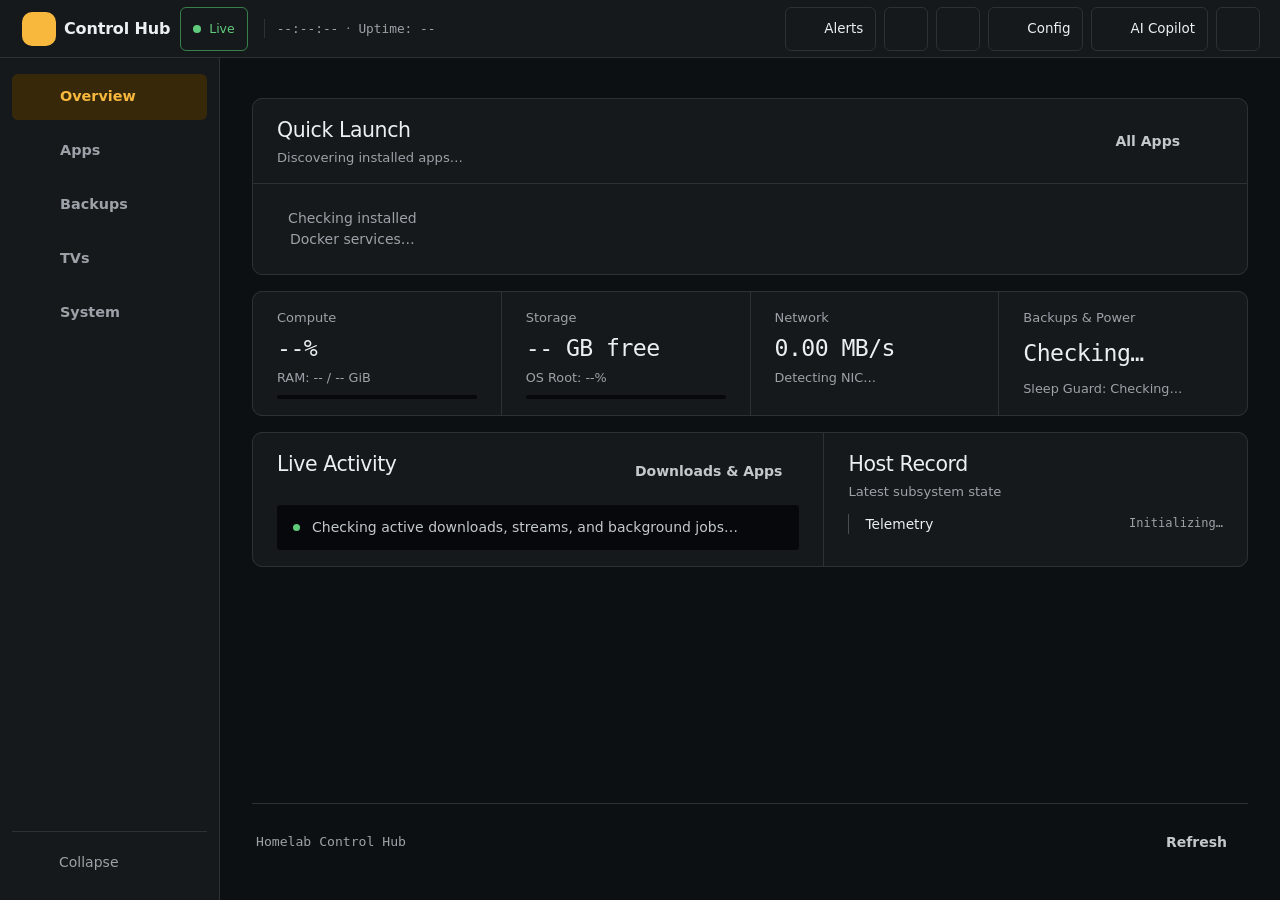
==== static/index.html @ 4d33ae04 "feat(control-hub): Phase 3D settings centre (diff preview, undo, manifest, bundle) (#74) * feat(cont" ====
<!DOCTYPE html>
<html lang="en" data-theme="dark">
<head>
  <meta charset="UTF-8" />
  <meta name="viewport" content="width=device-width, initial-scale=1.0" />
  <title>Control Hub &middot; Home Server Command Center</title>
  <meta name="description" content="Home server command center for app launcher, hardware telemetry, backups, TV fleet updates, Sleep Guard, and host configuration." />
  <script>
    (function () {
      try {
        var pref = localStorage.getItem("hub_theme") || "dark";
        var resolved = pref === "system"
          ? (window.matchMedia && window.matchMedia("(prefers-color-scheme: light)").matches ? "light" : "dark")
          : (pref === "light" ? "light" : "dark");
        document.documentElement.dataset.theme = resolved;
        document.documentElement.dataset.themePref = pref;
        var sbPref = localStorage.getItem("hub_sidebar_collapsed");
        var sbCollapsed = sbPref === "true" || (sbPref === null && window.innerWidth >= 600 && window.innerWidth < 1024);
        document.documentElement.dataset.sidebarCollapsed = sbCollapsed ? "true" : "false";
      } catch (_) {
        document.documentElement.dataset.theme = "dark";
        document.documentElement.dataset.themePref = "dark";
        document.documentElement.dataset.sidebarCollapsed = "false";
      }
    })();
  </script>
  <link rel="stylesheet" href="css/style.css?v=37" />
</head>
<body>
  <a href="#main-content" class="skip-link">Skip to main content</a>

  <div id="sr-status-live" class="sr-only" aria-live="polite" aria-atomic="true"></div>
  <div id="toast-container" class="toast-container" aria-live="polite"></div>

  <div id="pull-refresh-indicator" class="pull-refresh-indicator" role="status" aria-live="polite" hidden>
    <span id="pull-refresh-text">Pull down to refresh</span>
  </div>

  <!-- Slim Top Bar -->
  <header class="hub-header" id="hub-header">
    <div class="header-left">
      <a href="#/overview" class="header-brand" aria-label="Control Hub overview">
        <div class="brand-emblem" aria-hidden="true">
          <svg class="ui-icon"><use href="/img/icons/ui-sprite.svg#icon-server"></use></svg>
        </div>
        <div class="brand-titles">
          <h1>Control Hub</h1>
          <span class="host-pill font-mono" id="hub-hostname" hidden></span>
        </div>
      </a>

      <button type="button" id="connection-pill" class="conn-pill is-live" aria-label="Connection status: Live. Click to refresh.">
        <span class="conn-dot" aria-hidden="true"></span>
        <span id="connection-pill-text">Live</span>
      </button>

      <div class="header-meta-desktop" aria-label="Server clock and uptime">
        <span id="live-clock" class="meta-mono font-mono">--:--:--</span>
        <span class="meta-sep" aria-hidden="true">&middot;</span>
        <span id="system-uptime" class="meta-mono font-mono">Uptime: --</span>
      </div>
    </div>

    <div class="header-right">
      <button type="button" id="btn-open-alerts" class="header-btn header-alerts-btn" aria-label="Alerts">
        <svg class="ui-icon" aria-hidden="true"><use href="/img/icons/ui-sprite.svg#icon-bell"></use></svg>
        <span class="header-btn-label">Alerts</span>
        <span class="alerts-count" id="alerts-count" hidden></span>
      </button>

      <button type="button" id="btn-theme-toggle" class="header-btn header-icon-only" aria-label="Switch theme (currently dark)" title="Switch theme (Dark / Light / System)">
        <svg class="ui-icon" id="theme-toggle-icon" aria-hidden="true"><use href="/img/icons/ui-sprite.svg#icon-moon"></use></svg>
      </button>

      <button type="button" id="btn-refresh-now" class="header-btn header-icon-only" aria-label="Refresh dashboard telemetry" title="Refresh telemetry">
        <svg class="ui-icon" aria-hidden="true"><use href="/img/icons/ui-sprite.svg#icon-refresh"></use></svg>
      </button>

      <button type="button" id="btn-open-config-center" class="header-btn header-desktop-only" aria-label="Open server configuration settings">
        <svg class="ui-icon" aria-hidden="true"><use href="/img/icons/ui-sprite.svg#icon-settings"></use></svg>
        <span>Config</span>
      </button>

      <button type="button" id="btn-open-indexers" class="header-btn header-accent-btn header-desktop-only" style="display: none;" aria-label="Pick Prowlarr indexers">
        <svg class="ui-icon" aria-hidden="true"><use href="/img/icons/ui-sprite.svg#icon-search"></use></svg>
        <span>Indexers</span>
      </button>

      <button type="button" id="btn-open-ai-copilot" class="header-btn header-desktop-only" aria-label="Open AI Diagnostics prompt exporter">
        <svg class="ui-icon" aria-hidden="true"><use href="/img/icons/ui-sprite.svg#icon-sparkles"></use></svg>
        <span>AI Copilot</span>
      </button>

      <div class="header-menu-wrap">
        <button type="button" id="btn-header-menu" class="header-btn header-icon-only" aria-expanded="false" aria-controls="header-actions-menu" aria-label="More tools and settings" title="More tools">
          <svg class="ui-icon" aria-hidden="true"><use href="/img/icons/ui-sprite.svg#icon-menu"></use></svg>
        </button>

        <div id="header-actions-menu" class="header-dropdown" aria-label="Control Hub tools menu">
          <div class="dropdown-meta-mobile">
            <span class="font-mono" id="live-clock-mobile">--:--:--</span>
            <span class="font-mono text-muted" id="system-uptime-mobile">Uptime: --</span>
          </div>

          <div class="dropdown-section-label">Appearance</div>
          <div class="theme-segmented" role="group" aria-label="Theme preference">
            <button type="button" class="theme-opt-btn" data-theme-choice="dark" aria-pressed="true">Dark</button>
            <button type="button" class="theme-opt-btn" data-theme-choice="light" aria-pressed="false">Light</button>
            <button type="button" class="theme-opt-btn" data-theme-choice="system" aria-pressed="false">Auto</button>
          </div>

          <div class="dropdown-section-label">Tools</div>
          <button type="button" class="dropdown-item" data-proxy-click="btn-open-config-center">
            <svg class="ui-icon" aria-hidden="true"><use href="/img/icons/ui-sprite.svg#icon-settings"></use></svg>
            <span>Server Config &amp; Netplan</span>
          </button>
          <button type="button" class="dropdown-item" id="menu-item-indexers" data-proxy-click="btn-open-indexers" style="display: none;">
            <svg class="ui-icon" aria-hidden="true"><use href="/img/icons/ui-sprite.svg#icon-search"></use></svg>
            <span>Prowlarr Indexers</span>
          </button>
          <button type="button" class="dropdown-item" data-proxy-click="btn-open-ai-copilot">
            <svg class="ui-icon" aria-hidden="true"><use href="/img/icons/ui-sprite.svg#icon-sparkles"></use></svg>
            <span>AI Copilot Diagnostics</span>
          </button>
          <button type="button" id="btn-open-account" class="dropdown-item" data-open-account="true">
            <svg class="ui-icon" aria-hidden="true"><use href="/img/icons/ui-sprite.svg#icon-user"></use></svg>
            <span>Account &amp; Password</span>
          </button>
          <button type="button" id="btn-kiosk-toggle" class="dropdown-item">
            <svg class="ui-icon" aria-hidden="true"><use href="/img/icons/ui-sprite.svg#icon-maximize"></use></svg>
            <span>Toggle Fullscreen</span>
          </button>
        </div>
      </div>
    </div>
  </header>

  <div class="hub-shell">
    <!-- 5 Focused Workspace Views: Bottom Bar (<=599px) / Collapsible Icon Rail (>=600px) -->
    <nav id="hub-nav" class="hub-nav" aria-label="Workspace navigation">
      <a href="#/overview" class="hub-nav-item is-active" id="nav-item-overview" data-view-link="overview" title="Overview" aria-label="Overview" aria-current="page">
        <svg class="ui-icon nav-svg" aria-hidden="true"><use href="/img/icons/ui-sprite.svg#icon-overview"></use></svg>
        <span class="nav-label">Overview</span>
      </a>
      <a href="#/apps" class="hub-nav-item" id="nav-item-apps" data-view-link="apps" title="Apps" aria-label="Apps">
        <svg class="ui-icon nav-svg" aria-hidden="true"><use href="/img/icons/ui-sprite.svg#icon-apps"></use></svg>
        <span class="nav-label">Apps</span>
      </a>
      <a href="#/backups" class="hub-nav-item" id="nav-item-backups" data-view-link="backups" title="Backups" aria-label="Backups">
        <svg class="ui-icon nav-svg" aria-hidden="true"><use href="/img/icons/ui-sprite.svg#icon-cloud"></use></svg>
        <span class="nav-label">Backups</span>
      </a>
      <a href="#/tvs" class="hub-nav-item" id="nav-item-tvs" data-view-link="tvs" title="TVs" aria-label="TVs">
        <svg class="ui-icon nav-svg" aria-hidden="true"><use href="/img/icons/ui-sprite.svg#icon-tv"></use></svg>
        <span class="nav-label">TVs</span>
      </a>
      <a href="#/system" class="hub-nav-item" id="nav-item-system" data-view-link="system" title="System" aria-label="System">
        <svg class="ui-icon nav-svg" aria-hidden="true"><use href="/img/icons/ui-sprite.svg#icon-cpu"></use></svg>
        <span class="nav-label">System</span>
      </a>

      <div class="hub-nav-footer">
        <button type="button" id="btn-sidebar-toggle" class="sidebar-toggle-btn" aria-controls="hub-nav" aria-expanded="true" aria-label="Collapse sidebar" title="Collapse sidebar">
          <svg class="ui-icon sidebar-toggle-icon" id="sidebar-toggle-icon" aria-hidden="true"><use href="/img/icons/ui-sprite.svg#icon-arrow-left"></use></svg>
          <span class="sidebar-toggle-label">Collapse</span>
        </button>
      </div>
    </nav>

    <main id="main-content" class="dashboard-main" tabindex="-1">
      <!-- Global Conditional Attention Strip (hidden when everything is healthy) -->
      <section id="attention-strip" class="attention-strip" aria-label="Server attention notices">
        <!-- Netplan Pending 120s Confirmation Banner -->
        <div id="netplan-pending-banner" class="notice-banner notice-warning" role="alert" hidden>
          <div class="notice-icon" aria-hidden="true">
            <svg class="ui-icon"><use href="/img/icons/ui-sprite.svg#icon-alert"></use></svg>
          </div>
          <div class="notice-body">
            <strong>Confirm new static IP (<span id="netplan-banner-ip" class="font-mono">--</span>)</strong>
            <span id="netplan-banner-msg">Reverts automatically in <strong id="netplan-banner-countdown" class="font-mono">120s</strong> unless confirmed.</span>
          </div>
          <div class="notice-actions">
            <button type="button" id="btn-netplan-banner-confirm" class="btn-primary">Confirm &amp; Keep IP</button>
          </div>
        </div>

        <!-- Firing Alerts Banner -->
        <div id="alerts-firing-banner" class="notice-banner notice-danger" role="alert" hidden>
          <div class="notice-icon" aria-hidden="true">
            <svg class="ui-icon"><use href="/img/icons/ui-sprite.svg#icon-bell"></use></svg>
          </div>
          <div class="notice-body">
            <strong id="alerts-banner-title">Active alerts need attention</strong>
            <span id="alerts-banner-detail"></span>
          </div>
          <div class="notice-actions">
            <button type="button" id="btn-alerts-banner-open" class="btn-secondary">Inspect Alerts</button>
          </div>
        </div>

        <!-- Critical Storage Pool Banner -->
        <div id="hdd-alert-banner" class="notice-banner notice-danger" role="alert" style="display: none;">
          <div class="notice-icon" aria-hidden="true">
            <svg class="ui-icon"><use href="/img/icons/ui-sprite.svg#icon-hard-drive"></use></svg>
          </div>
          <div class="notice-body">
            <strong>Storage Pool Critical Capacity:</strong>
            <span>Media Storage is <strong id="hdd-alert-pct" class="font-mono">95%</strong> full (<span id="hdd-alert-free" class="font-mono">--</span> free). Free space to protect downloads and backups.</span>
          </div>
          <div class="notice-actions">
            <a href="#/system" class="btn-secondary">Inspect Storage</a>
          </div>
        </div>

        <!-- One-time Prowlarr Indexer Setup Prompt -->
        <div id="indexer-banner" class="notice-banner notice-info" role="region" aria-label="Prowlarr indexer setup notice" style="display: none;">
          <div class="notice-icon" aria-hidden="true">
            <svg class="ui-icon"><use href="/img/icons/ui-sprite.svg#icon-search"></use></svg>
          </div>
          <div class="notice-body">
            <strong>Prowlarr has no indexers configured yet.</strong>
            <span>Choose from Prowlarr&rsquo;s built-in definitions to enable automated media search.</span>
          </div>
          <div class="notice-actions">
            <button type="button" id="btn-indexer-banner-open" class="btn-primary">Pick indexers</button>
            <button type="button" id="btn-indexer-banner-skip" class="btn-ghost">Skip for now</button>
          </div>
        </div>
      </section>

      <!-- =================================================================== -->
      <!-- VIEW 1: OVERVIEW (Console Dispatch Bench: Apps, Vitals, Activity)   -->
      <!-- =================================================================== -->
      <div class="hub-view is-active" id="view-overview" data-view="overview">
        <!-- Quick-Launch Installed Apps (Flush Hairline Matrix) -->
        <section class="panels console-sheet" id="overview-apps-card" aria-labelledby="overview-apps-heading">
          <div class="panel panel-head-strip">
            <div class="panel-title-group">
              <h2 id="overview-apps-heading">Quick Launch</h2>
              <span class="panel-subtitle" id="overview-apps-subtitle">Discovering installed apps&hellip;</span>
            </div>
            <div class="panel-actions">
              <a href="#/apps" class="btn-ghost">
                <span>All Apps</span>
                <svg class="ui-icon" aria-hidden="true"><use href="/img/icons/ui-sprite.svg#icon-chevron-right"></use></svg>
              </a>
            </div>
          </div>
          <div class="quick-apps-grid" id="overview-apps-grid">
            <div class="empty-state">Checking installed Docker services&hellip;</div>
          </div>
        </section>

        <!-- 4-Cell Single-Surface Console Instrument Bench -->
        <section class="kpi-grid panels" aria-label="At-a-glance server metrics">
          <a href="#/system" class="kpi-card" id="kpi-compute">
            <div class="kpi-head">
              <span class="kpi-label">Compute</span>
              <svg class="ui-icon kpi-icon" aria-hidden="true"><use href="/img/icons/ui-sprite.svg#icon-cpu"></use></svg>
            </div>
            <div class="kpi-primary reading font-mono" id="kpi-cpu-val">--%</div>
            <div class="kpi-secondary" id="kpi-ram-sub">RAM: -- / -- GiB</div>
            <div class="kpi-bar"><div class="kpi-bar-fill fill-accent" id="kpi-cpu-bar" style="width: 0%;"></div></div>
          </a>

          <a href="#/system" class="kpi-card" id="kpi-storage">
            <div class="kpi-head">
              <span class="kpi-label">Storage</span>
              <svg class="ui-icon kpi-icon" aria-hidden="true"><use href="/img/icons/ui-sprite.svg#icon-hard-drive"></use></svg>
            </div>
            <div class="kpi-primary reading font-mono" id="kpi-storage-val">-- GB free</div>
            <div class="kpi-secondary" id="kpi-storage-sub">OS Root: --%</div>
            <div class="kpi-bar"><div class="kpi-bar-fill fill-success" id="kpi-storage-bar" style="width: 0%;"></div></div>
          </a>

          <a href="#/system" class="kpi-card" id="kpi-network">
            <div class="kpi-head">
              <span class="kpi-label">Network</span>
              <svg class="ui-icon kpi-icon" aria-hidden="true"><use href="/img/icons/ui-sprite.svg#icon-activity"></use></svg>
            </div>
            <div class="kpi-primary reading font-mono" id="kpi-net-val">0.00 MB/s</div>
            <div class="kpi-secondary" id="kpi-net-sub">Detecting NIC&hellip;</div>
          </a>

          <a href="#/backups" class="kpi-card" id="kpi-backup-power">
            <div class="kpi-head">
              <span class="kpi-label" id="kpi-bp-label">Backups &amp; Power</span>
              <svg class="ui-icon kpi-icon" aria-hidden="true"><use href="/img/icons/ui-sprite.svg#icon-shield"></use></svg>
            </div>
            <div class="kpi-primary" id="kpi-bp-val">Checking&hellip;</div>
            <div class="kpi-secondary" id="kpi-bp-sub">Sleep Guard: Checking&hellip;</div>
          </a>
        </section>

        <!-- Bottom Split Sheet: Live Activity Ledger + Recent Audit Trail -->
        <div class="panels overview-split-bench">
          <section class="panel" id="overview-activity-card" aria-labelledby="overview-activity-heading">
            <div class="panel-header">
              <div class="panel-title-group">
                <h2 id="overview-activity-heading">Live Activity</h2>
              </div>
              <div class="panel-actions">
                <a href="#/apps" class="btn-ghost" id="overview-activity-link">Downloads &amp; Apps</a>
              </div>
            </div>
            <div id="overview-activity-body" class="activity-strip-body">
              <div class="activity-quiet">
                <span class="status-dot is-ok" aria-hidden="true"></span>
                <span>Checking active downloads, streams, and background jobs&hellip;</span>
              </div>
            </div>
          </section>

          <section class="panel" id="overview-audit-card" aria-labelledby="overview-audit-heading">
            <div class="panel-header">
              <div class="panel-title-group">
                <h2 id="overview-audit-heading">Host Record</h2>
                <span class="panel-subtitle">Latest subsystem state</span>
              </div>
            </div>
            <ol id="overview-audit-trail" class="trail audit-trail-list">
              <li class="audit-trail-item">
                <span class="audit-trail-label">Telemetry</span>
                <span class="audit-trail-meta font-mono">Initializing&hellip;</span>
              </li>
            </ol>
          </section>
        </div>
      </div>

      <!-- =================================================================== -->
      <!-- VIEW 2: APPS & MEDIA (Ruled Service Ledger + Active Downloads)      -->
      <!-- =================================================================== -->
      <div class="hub-view" id="view-apps" data-view="apps" hidden>
        <section class="panels console-sheet" id="services-matrix">
          <div class="panel panel-head-strip panel-header-wrap">
            <div class="panel-title-group">
              <h2>Installed Services</h2>
              <span class="panel-subtitle card-summary">Discovering installed containers&hellip;</span>
            </div>
            <div class="panel-actions">
              <a id="open-dozzle-full-btn" href="#/apps" target="_blank" rel="noopener" class="btn-secondary" style="display: none;">
                <svg class="ui-icon" aria-hidden="true"><use href="/img/icons/ui-sprite.svg#icon-terminal"></use></svg>
                <span>Open Dozzle</span>
              </a>
            </div>
          </div>

          <div class="panel panel-toolbar-strip services-toolbar">
            <div class="service-filter-group" id="service-filter-group" role="group" aria-label="Filter services by category">
              <button type="button" class="pill-btn active" data-filter="all" aria-pressed="true">All (0)</button>
              <button type="button" class="pill-btn" data-filter="media" aria-pressed="false">Media (0)</button>
              <button type="button" class="pill-btn" data-filter="ingest" aria-pressed="false">Ingest (0)</button>
              <button type="button" class="pill-btn" data-filter="system" aria-pressed="false">System (0)</button>
              <button type="button" class="pill-btn" data-filter="other" id="btn-filter-other" aria-pressed="false" hidden>Other (0)</button>
            </div>

            <div class="services-toolbar-right">
              <div class="search-input-wrap">
                <svg class="ui-icon search-icon" aria-hidden="true"><use href="/img/icons/ui-sprite.svg#icon-search"></use></svg>
                <label for="service-search-input" class="sr-only">Filter services by name</label>
                <input type="search" id="service-search-input" class="form-input search-input" placeholder="Filter services&hellip;" autocomplete="off" />
              </div>
              <label class="toggle-chip" id="include-other-wrap" hidden>
                <input type="checkbox" id="chk-include-other" />
                <span id="include-other-label">Show other containers</span>
              </label>
            </div>
          </div>

          <div class="services-grid services-ledger-host" id="services-grid">
            <div class="empty-state">Probing installed Docker services&hellip;</div>
          </div>
        </section>

        <section class="panels console-sheet" id="torrent-downloads-panel">
          <div class="panel panel-head-strip panel-header-wrap">
            <div class="panel-title-group">
              <h2>Current Downloads</h2>
              <span class="panel-subtitle card-summary">Checking qBittorrent queue&hellip;</span>
            </div>
            <div class="panel-actions">
              <div class="speed-chip font-mono" id="torrent-collective-speed">
                <span>&darr; <strong id="torrent-total-dl">0.00</strong></span>
                <span>&uarr; <strong id="torrent-total-up">0.00</strong> MB/s</span>
              </div>
              <button type="button" id="btn-torrent-alt-speed" class="btn-secondary" aria-pressed="false">Alt Speed</button>
              <button type="button" id="btn-torrent-limits" class="btn-secondary">Speed Limits</button>
              <button type="button" id="btn-pause-torrents" class="btn-secondary">
                <span id="torrent-btn-label">Pause All</span>
              </button>
            </div>
          </div>

          <div id="torrent-status-banner" class="inline-callout is-warning" hidden></div>

          <div id="torrent-downloads-list" class="ops-list-container">
            <div class="empty-state">Checking qBittorrent download queue&hellip;</div>
          </div>
        </section>

        <!-- Media Pipeline Operations: Indexers, Requests, Calendar & Library (Phase 3A) -->
        <section class="panels console-sheet" id="media-hub-panel">
          <div class="panel panel-head-strip panel-header-wrap">
            <div class="panel-title-group">
              <h2>Media Pipeline &amp; Indexer Health</h2>
              <span class="panel-subtitle card-summary" id="media-hub-summary">Checking Prowlarr indexers and media pipeline&hellip;</span>
            </div>
            <div class="panel-actions">
              <button type="button" id="btn-media-test-indexers" class="btn-secondary">Test Indexers</button>
              <button type="button" id="btn-media-scan-jellyfin" class="btn-secondary">Scan Jellyfin Library</button>
            </div>
          </div>

          <div class="panel panel-toolbar-strip">
            <div class="tv-brand-tabs" role="tablist" aria-label="Media pipeline views">
              <button type="button" role="tab" class="btn-secondary tv-brand-tab media-hub-tab" data-tab="indexers" aria-selected="true">Indexer Health</button>
              <button type="button" role="tab" class="btn-secondary tv-brand-tab media-hub-tab" data-tab="requests" aria-selected="false">Requests</button>
              <button type="button" role="tab" class="btn-secondary tv-brand-tab media-hub-tab" data-tab="calendar" aria-selected="false">Coming Up (7d)</button>
              <button type="button" role="tab" class="btn-secondary tv-brand-tab media-hub-tab" data-tab="library" aria-selected="false">Library &amp; Wanted</button>
            </div>
          </div>

          <div id="media-hub-body" class="services-ledger-host">
            <div class="empty-state">Checking media pipeline status&hellip;</div>
          </div>
        </section>

        <!-- Available Updates (Phase 2C) -->
        <section class="panels console-sheet" id="updates-panel">
          <div class="panel panel-head-strip panel-header-wrap">
            <div class="panel-title-group">
              <h2>Available Updates</h2>
              <span class="panel-subtitle card-summary" id="updates-subtitle">Comparing pinned tags against upstream releases&hellip;</span>
            </div>
            <div class="panel-actions">
              <span class="badge" id="updates-summary-badge">Checking</span>
              <button type="button" id="btn-updates-auto-patch" class="btn-secondary" aria-pressed="false" hidden>Auto-Patch: Off</button>
              <button type="button" id="btn-self-update" class="btn-secondary" hidden>Self-Update Blueprint</button>
              <button type="button" id="btn-update-all-safe" class="btn-primary" hidden>Update All Safe</button>
              <button type="button" id="btn-check-updates" class="btn-secondary">
                <span class="btn-spinner" id="updates-check-spinner" style="display: none;" aria-hidden="true"></span>
                <span id="updates-check-label">Check Releases</span>
              </button>
            </div>
          </div>

          <div id="updates-job-banner" class="inline-callout is-info" hidden></div>
          <div id="updates-major-callout" class="inline-callout is-warning" hidden></div>

          <div id="updates-table-wrap" class="services-ledger-host">
            <div class="empty-state">Loading tracked container releases&hellip;</div>
          </div>
        </section>
      </div>

      <!-- =================================================================== -->
      <!-- VIEW 3: BACKUPS & PHOTOS (Console Verification Bench & Audit Trail) -->
      <!-- =================================================================== -->
      <div class="hub-view" id="view-backups" data-view="backups" hidden>
        <div class="view-grid-backups">
          <!-- Panel 1: Photo Cloud Backup Health & 7-Run Audit Trail -->
          <section class="panels console-sheet" id="backup-section">
            <div class="panel panel-head-strip panel-header-wrap">
              <div class="panel-title-group">
                <h2>Photo Cloud Backup</h2>
                <span class="panel-subtitle card-summary">Checking cloud backup state&hellip;</span>
              </div>
              <div class="panel-actions">
                <span class="badge badge-neutral" id="backup-status-badge">Unknown</span>
                <button type="button" id="btn-view-backup-log" class="btn-secondary">Log</button>
                <button type="button" id="btn-sync-card" class="btn-primary">
                  <span class="btn-spinner" id="card-sync-spinner" style="display: none;" aria-hidden="true"></span>
                  <svg class="ui-icon" id="card-sync-icon" aria-hidden="true"><use href="/img/icons/ui-sprite.svg#icon-cloud"></use></svg>
                  <span id="card-sync-label">Run backup now</span>
                </button>
              </div>
            </div>

            <div class="panel backup-health-panel">
              <div class="well backup-health" id="backup-health" data-state="unknown">
                <p class="backup-health-title" id="backup-health-title">Checking the last backup&hellip;</p>
                <p class="backup-health-detail" id="backup-health-detail"></p>
              </div>
            </div>

            <div class="panels backup-meta-bench">
              <div class="panel backup-meta-cell">
                <span class="lib-stat-label">Last Verified</span>
                <strong id="backup-last-time" class="font-mono backup-meta-val">No run yet</strong>
              </div>
              <div class="panel backup-meta-cell">
                <span class="lib-stat-label">Next Schedule</span>
                <strong id="backup-next-run" class="font-mono backup-meta-val">Not scheduled</strong>
              </div>
              <div class="panel backup-meta-cell">
                <span class="lib-stat-label">PG Dump</span>
                <strong id="backup-db-size" class="font-mono backup-meta-val">No dump yet</strong>
              </div>
              <div class="panel backup-meta-cell">
                <span class="lib-stat-label">Off-Site Remote</span>
                <div class="backup-remote-row">
                  <strong id="backup-remote-mirror" class="font-mono backup-meta-val">Not configured</strong>
                  <button type="button" class="btn-secondary btn-compact" id="btn-change-remote" hidden>Change</button>
                </div>
              </div>
            </div>

            <div class="panel pipeline-stepper-panel" id="sync-stepper" aria-label="Backup pipeline progress" hidden>
              <div class="pipeline-stepper">
                <div class="step-item" id="step-face"><div class="step-circle">1</div><span class="step-label">Face XMP</span></div>
                <div class="step-connector" id="step-conn-1"></div>
                <div class="step-item" id="step-dump"><div class="step-circle">2</div><span class="step-label">PG Dump</span></div>
                <div class="step-connector" id="step-conn-2"></div>
                <div class="step-item" id="step-rclone"><div class="step-circle">3</div><span class="step-label">Cloud Sync</span></div>
                <div class="step-connector" id="step-conn-3"></div>
                <div class="step-item" id="step-verify"><div class="step-circle">4</div><span class="step-label">Verified</span></div>
              </div>
            </div>

            <p class="panel status-note-text" id="backup-status-msg" hidden>Checking backup script state&hellip;</p>
            <ul class="panel backup-preflight" id="backup-preflight" aria-label="Pre-flight checks of the last run" hidden></ul>

            <div class="panel backup-history-panel">
              <details class="backup-history-wrap" id="backup-history-wrap">
                <summary class="backup-history-summary">Audit trail &amp; recent runs <span class="text-muted" id="backup-history-count"></span></summary>
                <ol class="trail backup-history" id="backup-history" aria-label="Recent backup runs, newest first"></ol>
                <p class="well status-note-text" id="backup-retention"></p>
              </details>
            </div>
          </section>

          <div class="backups-side-stack">
            <!-- Panel 2: Photo Library Quota & Restore Verification -->
            <section class="panels console-sheet" id="backup-library-panel">
              <div class="panel panel-head-strip panel-header-wrap">
                <div class="panel-title-group">
                  <h2>Photo Library &amp; Verification</h2>
                  <span class="panel-subtitle">Local store, off-site quota &amp; restore check</span>
                </div>
                <div class="panel-actions">
                  <button type="button" class="btn-secondary" id="btn-open-library-details">Quota Details</button>
                </div>
              </div>

              <div class="library-stats-grid panels">
                <div class="panel lib-stat-cell">
                  <span class="lib-stat-label">Photo Store</span>
                  <span class="lib-stat-value font-mono" id="lib-val-disk">Measuring&hellip;</span>
                  <span class="lib-stat-sub font-mono" id="lib-sub-disk"></span>
                </div>
                <div class="panel lib-stat-cell">
                  <span class="lib-stat-label">Cloud Mirror</span>
                  <span class="lib-stat-value font-mono" id="lib-val-gdrive">Unknown</span>
                  <span class="lib-stat-sub font-mono" id="lib-sub-gdrive"></span>
                </div>
                <div class="panel lib-stat-cell">
                  <span class="lib-stat-label">Assets</span>
                  <span class="lib-stat-value font-mono" id="lib-val-assets">Unknown</span>
                  <span class="lib-stat-sub font-mono" id="lib-sub-assets"></span>
                </div>
                <div class="panel lib-stat-cell">
                  <span class="lib-stat-label">Face Tags</span>
                  <span class="lib-stat-value font-mono" id="lib-val-faces">Unknown</span>
                  <span class="lib-stat-sub font-mono" id="lib-sub-faces"></span>
                </div>
              </div>

              <p class="inline-callout is-warning" id="lib-partial-warning" hidden></p>

              <div class="panel restore-test" id="restore-test" hidden>
                <div class="restore-test-body">
                  <strong>Monthly Restore Verification</strong>
                  <p class="restore-test-line" id="restore-test-text">Not run yet</p>
                </div>
                <button type="button" class="btn-secondary" id="btn-restore-test-run">Run restore test</button>
              </div>
            </section>

            <!-- Panel 3: Media App Settings Backup -->
            <section class="panels console-sheet" id="media-backup" hidden>
              <div class="panel panel-head-strip panel-header-wrap">
                <div class="panel-title-group">
                  <h2>Media App Settings Backup</h2>
                  <span class="panel-subtitle">Jellyfin, Seerr &amp; *arr database archive</span>
                </div>
                <div class="panel-actions">
                  <span class="badge badge-neutral" id="media-backup-badge">Not run yet</span>
                  <button type="button" class="btn-secondary" id="btn-media-backup-run" hidden>Back up now</button>
                </div>
              </div>
              <div class="panel media-backup-panel">
                <p class="media-backup-line font-mono" id="media-backup-line"></p>
                <p class="status-note-text" id="media-backup-msg" hidden></p>
              </div>
            </section>
          </div>
        </div>

        <!-- Panel 4: Photos Library, ML Schedule, Face Export & Folder Health -->
        <section class="panels console-sheet photos-health-panel" id="photos-health-panel" hidden>
          <div class="panel panel-head-strip panel-header-wrap">
            <div class="panel-title-group">
              <h2>Photo Library, ML &amp; Folder Health</h2>
              <span class="panel-subtitle card-summary" id="photos-health-subtitle">Checking photo service telemetry&hellip;</span>
            </div>
            <div class="panel-actions">
              <span class="badge badge-neutral" id="photos-offline-badge">Offline Check</span>
              <button type="button" class="btn-secondary" id="btn-photos-refresh">Refresh Photos</button>
            </div>
          </div>

          <div class="panels photos-subgrid">
            <!-- Subpanel A: Machine Learning Schedule & Job Queue -->
            <div class="panel photos-subpanel" id="photos-ml-box">
              <div class="photos-subpanel-head">
                <h3>Machine Learning &amp; Job Queue</h3>
                <div class="panel-actions">
                  <span class="badge badge-neutral" id="photos-ml-badge">Checking</span>
                  <button type="button" class="btn-secondary" id="btn-ml-toggle" disabled>Start ML</button>
                </div>
              </div>
              <p class="status-note-text" id="photos-ml-last-event">Checking ML runtime and schedule&hellip;</p>
              <form class="ml-schedule-form" id="ml-schedule-form">
                <label class="ml-time-field" for="ml-start-time">
                  <span>Start time</span>
                  <input type="time" id="ml-start-time" value="06:05" required />
                </label>
                <label class="ml-time-field" for="ml-stop-time">
                  <span>Stop time</span>
                  <input type="time" id="ml-stop-time" value="10:00" required />
                </label>
                <label class="ml-enable-label" for="ml-schedule-enabled">
                  <input type="checkbox" id="ml-schedule-enabled" checked />
                  <span>Scheduled</span>
                </label>
                <button type="submit" class="btn-secondary" id="btn-ml-save-schedule">Save Schedule</button>
              </form>
              <div class="table-wrap" id="photos-ml-queue-wrap">
                <table class="service-ledger">
                  <thead>
                    <tr>
                      <th>Queue</th>
                      <th class="num-col">Pending / Active</th>
                      <th class="num-col">Status</th>
                    </tr>
                  </thead>
                  <tbody id="photos-ml-queue-tbody">
                    <tr><td colspan="3" class="text-muted">Checking queues&hellip;</td></tr>
                  </tbody>
                </table>
              </div>
            </div>

            <!-- Subpanel B: Face-Tag Export & Per-User Storage -->
            <div class="panel photos-subpanel" id="photos-users-export-box">
              <div class="photos-subpanel-head">
                <h3>Face-Tag XMP Export &amp; Users</h3>
                <span class="badge badge-neutral" id="photos-xmp-badge">Checking</span>
              </div>
              <div class="kv-row"><span>Last Export Run:</span><strong class="font-mono" id="photos-xmp-last-run">Never</strong></div>
              <div class="kv-row"><span>Sidecars Exported:</span><strong class="font-mono" id="photos-xmp-written">Unknown</strong></div>
              <div class="kv-row"><span>Errors:</span><strong class="font-mono" id="photos-xmp-errors">None</strong></div>
              <p class="status-note-text" id="photos-xmp-summary"></p>

              <div class="table-wrap">
                <table class="service-ledger">
                  <thead>
                    <tr>
                      <th>User</th>
                      <th class="num-col">Assets</th>
                      <th class="num-col">Storage Used</th>
                    </tr>
                  </thead>
                  <tbody id="photos-users-tbody">
                    <tr><td colspan="3" class="text-muted">Loading user usage&hellip;</td></tr>
                  </tbody>
                </table>
              </div>
            </div>
          </div>

          <!-- Subpanel C: Upload Folder & External Libraries Health -->
          <div class="panel photos-subpanel" id="photos-folders-box">
            <div class="photos-subpanel-head">
              <h3>Upload Folder &amp; External Libraries Health</h3>
              <span class="text-muted font-mono" id="photos-offline-summary">Checking offline assets&hellip;</span>
            </div>
            <div class="table-wrap">
              <table class="service-ledger">
                <thead>
                  <tr>
                    <th>Location</th>
                    <th class="num-col">Free Space</th>
                    <th class="num-col">Readability &amp; Assets</th>
                  </tr>
                </thead>
                <tbody id="photos-folders-tbody">
                  <tr><td colspan="3" class="text-muted">Scanning configured photo folders&hellip;</td></tr>
                </tbody>
              </table>
            </div>
          </div>
        </section>
      </div>

      <!-- =================================================================== -->
      <!-- VIEW 4: TVS (Ruled Android TV ADB Fleet & Package Matrix)           -->
      <!-- =================================================================== -->
      <div class="hub-view" id="view-tvs" data-view="tvs" hidden>
        <section class="panels console-sheet" id="tv-updater-section">
          <div class="panel panel-head-strip panel-header-wrap">
            <div class="panel-title-group">
              <h2>Android TV Fleet</h2>
              <span class="panel-subtitle card-summary">Checking configured ADB devices&hellip;</span>
            </div>
            <div class="panel-actions">
              <span class="badge badge-neutral" id="tv-status-badge">Checking</span>
              <button type="button" id="btn-add-tv" class="btn-secondary">Add a TV</button>
              <button type="button" id="btn-view-tv-log" class="btn-secondary">Log</button>
              <button type="button" id="btn-open-tv-details" class="btn-secondary">App Matrix</button>
              <button type="button" id="btn-deploy-card" class="btn-primary">
                <span class="btn-spinner" id="tv-card-deploy-spinner" style="display: none;" aria-hidden="true"></span>
                <svg class="ui-icon" id="tv-card-deploy-icon" aria-hidden="true"><use href="/img/icons/ui-sprite.svg#icon-tv"></use></svg>
                <span id="tv-card-deploy-label">Deploy Now</span>
              </button>
            </div>
          </div>

          <div class="panel panel-toolbar-strip tv-toolbar-strip">
            <div class="tv-toolbar-meta">
              <span class="well toolbar-stat font-mono" id="tv-schedule-val">Checking schedule</span>
              <span class="well toolbar-stat">Last sync: <strong id="tv-last-sync" class="font-mono">No run yet</strong></span>
              <span class="well toolbar-stat font-mono" id="tv-cluster-count">0 Devices</span>
            </div>
            <div class="tv-toolbar-btns">
              <button type="button" id="btn-tv-sync-inline" class="btn-ghost">Sync GitHub APKs</button>
              <button type="button" id="btn-tv-scan-inline" class="btn-ghost">Scan TVs</button>
            </div>
          </div>

          <div class="library-stats-grid tv-summary-grid panels" id="tv-summary-bench">
            <div class="panel lib-stat-cell">
              <span class="lib-stat-label">TVs Online</span>
              <span class="lib-stat-value reading reading-sm font-mono" id="tv-val-online">0/0</span>
            </div>
            <div class="panel lib-stat-cell">
              <span class="lib-stat-label" id="tv-label-app-1">SmartTube</span>
              <span class="lib-stat-value reading reading-sm font-mono" id="tv-val-st">Unknown</span>
            </div>
            <div class="panel lib-stat-cell">
              <span class="lib-stat-label" id="tv-label-app-2">CloudStream Beta</span>
              <span class="lib-stat-value reading reading-sm font-mono" id="tv-val-cs">Unknown</span>
            </div>
          </div>

          <div class="panel pipeline-stepper-panel" id="tv-stepper" aria-label="TV updater pipeline" hidden>
            <div class="pipeline-stepper">
              <div class="step-item" id="step-tv-upstream"><div class="step-circle">1</div><span class="step-label">Upstream</span></div>
              <div class="step-connector" id="step-tv-conn-1"></div>
              <div class="step-item" id="step-tv-discovery"><div class="step-circle">2</div><span class="step-label">ADB Scan</span></div>
              <div class="step-connector" id="step-tv-conn-2"></div>
              <div class="step-item" id="step-tv-safety"><div class="step-circle">3</div><span class="step-label">Safety Guard</span></div>
              <div class="step-connector" id="step-tv-conn-3"></div>
              <div class="step-item" id="step-tv-push"><div class="step-circle">4</div><span class="step-label">Push APKs</span></div>
            </div>
          </div>

          <p class="panel status-note-text" id="tv-status-msg" hidden>Checking configured ADB devices&hellip;</p>

          <div id="tv-fleet-preview" class="tv-fleet-preview">
            <div class="empty-state">Loading Android TV cluster state&hellip;</div>
          </div>

          <div class="panel panel-footer-row">
            <button type="button" id="btn-open-tv-details-card" class="btn-secondary">Manage All TVs &amp; APKs</button>
          </div>
        </section>
      </div>

      <!-- =================================================================== -->
      <!-- VIEW 5: SYSTEM (Console Instrument Bench, Pin Axis & Automations)   -->
      <!-- =================================================================== -->
      <div class="hub-view" id="view-system" data-view="system" hidden>
        <!-- 5.1 Hardware Vitals & Storage Pools -->
        <section class="panels console-sheet" id="vitals-section">
          <div class="panel panel-head-strip panel-header-wrap">
            <div class="panel-title-group">
              <h2>System Vitals &amp; Storage</h2>
              <span class="panel-subtitle card-summary" id="vitals-card-subtitle">Host CPU, RAM &amp; storage pools</span>
            </div>
            <div class="panel-actions">
              <span class="well toolbar-stat font-mono" id="cpu-temp-badge">CPU: --%</span>
            </div>
          </div>

          <div class="vitals-grid panels">
            <div class="panel vital-box">
              <div class="vital-top">
                <h3 id="vitals-cpu-title">Host Processor</h3>
                <span class="vital-stat reading reading-sm font-mono" id="cpu-stat">--% Load</span>
              </div>
              <div class="vital-progress-track">
                <div class="vital-progress-fill fill-accent" id="cpu-progress" style="width: 0%;"></div>
              </div>
            </div>

            <div class="panel vital-box">
              <div class="vital-top">
                <h3 id="vitals-ram-title">System Memory</h3>
                <span class="vital-stat reading reading-sm font-mono" id="ram-stat">-- / -- GiB</span>
              </div>
              <div class="vital-progress-track">
                <div class="vital-progress-fill fill-info" id="ram-progress" style="width: 0%;"></div>
              </div>
            </div>

            <div class="panel vital-box">
              <div class="vital-top">
                <h3 id="vitals-ssd-title">OS Root Storage (/)</h3>
                <span class="vital-stat reading reading-sm font-mono" id="ssd-stat">-- GB Free</span>
              </div>
              <div class="vital-progress-track">
                <div class="vital-progress-fill fill-success" id="ssd-progress" style="width: 0%;"></div>
              </div>
              <p class="status-note-text" id="ssd-breakdown-note" hidden></p>
            </div>

            <div class="panel vital-box" id="vitals-hdd-box">
              <div class="vital-top">
                <h3 id="vitals-hdd-title">Media Pool Storage</h3>
                <span class="vital-stat reading reading-sm font-mono" id="hdd-stat">Checking&hellip;</span>
              </div>
              <div class="segmented-storage-bar" id="hdd-segmented-bar">
                <div class="seg-segment seg-media" id="seg-media" style="width: 0%;"></div>
                <div class="seg-segment seg-photos" id="seg-photos" style="width: 0%;"></div>
                <div class="seg-segment seg-db" id="seg-db" style="width: 0%;"></div>
                <div class="seg-segment seg-other" id="seg-other" style="width: 0%;"></div>
              </div>
              <div class="storage-legends">
                <span><span class="legend-dot seg-media" aria-hidden="true"></span><span id="legend-media">Media (Measuring&hellip;)</span></span>
                <span><span class="legend-dot seg-photos" aria-hidden="true"></span><span id="legend-photos">Photos (Measuring&hellip;)</span></span>
                <span id="legend-db-wrap"><span class="legend-dot seg-db" aria-hidden="true"></span><span id="legend-db">Appdata &amp; Backups</span></span>
                <span id="legend-other-wrap" hidden><span class="legend-dot seg-other" aria-hidden="true"></span><span id="legend-other">Other</span></span>
              </div>
              <p class="status-note-text" id="storage-breakdown-note">Measuring directory sizes in background&hellip;</p>
            </div>
          </div>
        </section>

        <!-- 5.1b Storage Usage Breakdown, 30-Day Fill Forecast, Safe Cleanups & SMART Disk Health -->
        <section class="panels console-sheet" id="storage-analytics-panel">
          <div class="panel panel-head-strip panel-header-wrap">
            <div class="panel-title-group">
              <h2>Storage Breakdown, Cleanup &amp; Disk Health</h2>
              <span class="panel-subtitle card-summary" id="storage-analytics-subtitle">Measuring per-folder usage and SMART status&hellip;</span>
            </div>
            <div class="panel-actions">
              <span class="badge badge-neutral" id="storage-forecast-badge">Forecast</span>
              <button type="button" class="btn-secondary" id="btn-storage-refresh">Refresh Storage</button>
            </div>
          </div>

          <div class="panel" id="storage-forecast-panel">
            <p class="inline-callout" id="storage-forecast-callout">Collecting disk usage samples for 30-day fill forecast&hellip;</p>
          </div>

          <div class="panels photos-subgrid">
            <div class="panel photos-subpanel">
              <div class="photos-subpanel-head">
                <h3>Real Usage by Folder</h3>
                <span class="text-muted font-mono" id="storage-measured-meta">Checking cache&hellip;</span>
              </div>
              <div class="table-wrap">
                <table class="service-ledger">
                  <thead>
                    <tr>
                      <th>Folder</th>
                      <th class="num-col">Allocated Size</th>
                    </tr>
                  </thead>
                  <tbody id="storage-folders-tbody">
                    <tr><td colspan="2" class="text-muted">Measuring folders&hellip;</td></tr>
                  </tbody>
                </table>
              </div>
            </div>

            <div class="panel photos-subpanel">
              <div class="photos-subpanel-head">
                <h3>Physical Disk Health (SMART)</h3>
                <span class="badge badge-neutral" id="storage-smart-badge">Checking</span>
              </div>
              <div class="table-wrap">
                <table class="service-ledger">
                  <thead>
                    <tr>
                      <th>Drive</th>
                      <th class="num-col">Temp &amp; Sectors</th>
                      <th class="num-col">Status</th>
                    </tr>
                  </thead>
                  <tbody id="storage-smart-tbody">
                    <tr><td colspan="3" class="text-muted">Probing SMART telemetry&hellip;</td></tr>
                  </tbody>
                </table>
              </div>
            </div>
          </div>

          <div class="panel photos-subpanel">
            <div class="photos-subpanel-head">
              <h3>Safe Storage Cleanup</h3>
              <span class="text-muted font-mono" id="storage-cleanup-total">Scanning reclaimable space&hellip;</span>
            </div>
            <div class="table-wrap">
              <table class="service-ledger">
                <thead>
                  <tr>
                    <th>Cleanup Candidate</th>
                    <th class="num-col">Items</th>
                    <th class="num-col">Reclaimable</th>
                    <th class="actions-col">Action</th>
                  </tr>
                </thead>
                <tbody id="storage-cleanup-tbody">
                  <tr><td colspan="4" class="text-muted">Scanning cleanup candidates&hellip;</td></tr>
                </tbody>
              </table>
            </div>
          </div>
        </section>

        <!-- 5.2 Disk I/O & Active Sessions + Network & Speedtest -->
        <div class="system-two-col">
          <section class="panels console-sheet" id="storage-ops-panel">
            <div class="panel panel-head-strip panel-header-wrap">
              <div class="panel-title-group">
                <h2>Disk I/O &amp; Active Sessions</h2>
                <span class="panel-subtitle card-summary">Measuring disk throughput &amp; connections&hellip;</span>
              </div>
              <div class="panel-actions">
                <span class="speed-chip font-mono" id="storage-collective-speed">
                  <strong id="storage-total-mbps">0.00</strong> MB/s Total
                </span>
              </div>
            </div>
            <div id="storage-ops-list" class="ops-list-container">
              <div class="empty-state">Sampling block device I/O and active sessions&hellip;</div>
            </div>
          </section>

          <section class="panels console-sheet" id="speedometers">
            <div class="panel panel-head-strip panel-header-wrap">
              <div class="panel-title-group">
                <h2>Network &amp; Speedtest</h2>
              </div>
              <div class="panel-actions">
                <div class="segmented-group" role="group" aria-label="Bandwidth speed unit">
                  <button type="button" class="pill-btn active" id="btn-unit-mbs" aria-pressed="true">MB/s</button>
                  <button type="button" class="pill-btn" id="btn-unit-mbps" aria-pressed="false">Mbps</button>
                </div>
              </div>
            </div>

            <div class="net-stack panels">
              <!-- Live Server Interface (LAN) -->
              <div class="panel sub-panel">
                <div class="sub-panel-top">
                  <div>
                    <h3>Live Server Interface</h3>
                    <p class="sub-panel-meta" id="lan-total-sub">Real-time interface traffic</p>
                  </div>
                  <div class="nic-meta">
                    <span class="badge badge-neutral font-mono" id="lan-nic-name">Detecting NIC&hellip;</span>
                    <span class="nic-spec" id="lan-nic-spec">Checking link&hellip;</span>
                  </div>
                </div>

                <div class="speedo-main-value">
                  <span class="speedo-number reading font-mono" id="lan-total-mbps">0.00</span>
                  <span class="speedo-unit reading__unit" id="lan-unit-label">MB/s</span>
                </div>

                <div class="speedo-metrics-row font-mono">
                  <span>RX: <strong id="lan-rx-val">0.00 MB/s</strong></span>
                  <span>TX: <strong id="lan-tx-val">0.00 MB/s</strong></span>
                  <span>Peak: <strong id="lan-peak-val">0.00 MB/s</strong></span>
                </div>

                <div class="sparkline-wrap">
                  <div class="sparkline-canvas-box well">
                    <canvas id="lan-sparkline-canvas" aria-label="Live interface throughput sparkline"></canvas>
                  </div>
                  <div class="sparkline-scale font-mono" aria-hidden="true">
                    <span id="lan-scale-max">10 MB/s</span>
                    <span id="lan-scale-mid">5 MB/s</span>
                    <span id="lan-scale-min">0</span>
                  </div>
                </div>

                <div class="sub-panel-footer">
                  <button type="button" id="btn-refresh-lan" class="btn-secondary">
                    <span class="btn-spinner" id="lan-refresh-spinner" style="display: none;" aria-hidden="true"></span>
                    <svg class="ui-icon" id="lan-refresh-icon" aria-hidden="true"><use href="/img/icons/ui-sprite.svg#icon-refresh"></use></svg>
                    <span>Sample Now</span>
                  </button>
                </div>
              </div>

              <!-- Broadband Benchmark (On-Demand Speedtest — NEVER mixed with live traffic) -->
              <div class="panel sub-panel">
                <div class="sub-panel-top">
                  <div>
                    <h3>Broadband Benchmark</h3>
                    <p class="sub-panel-meta" id="wan-tested-time">On-demand ISP speedtest</p>
                  </div>
                  <span class="badge badge-neutral" id="internet-isp-name">Not tested yet</span>
                </div>

                <div class="speedtest-kpi-row panels">
                  <div class="panel st-kpi">
                    <span class="st-kpi-label">Download</span>
                    <span class="st-kpi-val font-mono" id="wan-dl-val">Not tested</span>
                  </div>
                  <div class="panel st-kpi">
                    <span class="st-kpi-label">Upload</span>
                    <span class="st-kpi-val font-mono" id="wan-up-val">Not tested</span>
                  </div>
                  <div class="panel st-kpi">
                    <span class="st-kpi-label">Ping</span>
                    <span class="st-kpi-val font-mono" id="wan-ping-val">--</span>
                  </div>
                </div>

                <p class="status-note-text" id="speedtest-server-note"></p>
                <p class="inline-callout is-warning" id="speedtest-error-note" hidden></p>

                <div class="sub-panel-footer">
                  <button type="button" id="btn-run-speedtest" class="btn-primary">
                    <span class="btn-spinner" id="speedtest-spinner" style="display: none;" aria-hidden="true"></span>
                    <svg class="ui-icon" id="speedtest-icon" aria-hidden="true"><use href="/img/icons/ui-sprite.svg#icon-zap"></use></svg>
                    <span id="speedtest-btn-label">Run Speedtest</span>
                  </button>
                </div>
              </div>
            </div>
          </section>
        </div>

        <!-- 5.3 Sleep Guard 24-Hour Horizontal Pin Axis -->
        <section class="panels console-sheet" id="sleep-guard-card">
          <div class="panel panel-head-strip panel-header-wrap">
            <div class="panel-title-group">
              <div class="title-with-icon">
                <svg class="ui-icon sleep-state-svg" id="sleep-icon" aria-hidden="true"><use href="/img/icons/ui-sprite.svg#icon-moon"></use></svg>
                <h2 id="sleep-status-title">Sleep Guard</h2>
              </div>
              <span class="panel-subtitle card-summary" id="sleep-subtext">Checking automatic suspend schedule&hellip;</span>
            </div>
            <div class="panel-actions">
              <span class="well toolbar-stat font-mono" id="sleep-countdown-pill"><span id="sleep-countdown">Checking&hellip;</span></span>
              <span class="well toolbar-stat is-accent" id="sleep-override-pill" style="display: none;">
                <span id="sleep-override-text">Override Active</span>
                <button type="button" id="btn-clear-hero-override" class="pill-clear-btn" aria-label="Clear tonight's sleep override">&times;</button>
              </span>
            </div>
          </div>

          <div id="sleep-guard-body" class="panel sleep-controls-layout">
            <div class="well sleep-timeline-container" id="sleep-timeline-container" aria-hidden="true">
              <div class="timeline-axis-head">
                <span class="timeline-axis-caption font-mono">24h host schedule &amp; suspend axis</span>
                <span class="timeline-axis-callout font-mono" id="sleep-axis-callout" hidden></span>
              </div>
              <div class="timeline-track">
                <div class="timeline-sleep-zone" id="sleep-window-zone"></div>
                <div class="timeline-sleep-zone" id="sleep-window-zone-wrap" hidden></div>
                <div class="timeline-cron-pins" id="sleep-cron-pins"></div>
                <div class="timeline-current-needle" id="sleep-current-needle"></div>
              </div>
              <div class="timeline-labels font-mono">
                <span>00:00</span>
                <span>06:00</span>
                <span>12:00</span>
                <span>18:00</span>
                <span>24:00</span>
              </div>
            </div>

            <div class="sleep-action-cluster" id="sleep-action-cluster">
              <button type="button" id="btn-shift-1h" class="btn-secondary" aria-label="Delay sleep tonight by 1 hour">+1h</button>
              <button type="button" id="btn-shift-2h" class="btn-secondary" aria-label="Delay sleep tonight by 2 hours">+2h</button>
              <button type="button" id="btn-open-sleep-modal" class="btn-secondary" aria-label="Configure sleep schedule">Schedule</button>
              <button type="button" id="sleep-toggle-btn" class="btn-primary">
                <span class="btn-spinner" id="sleep-btn-spinner" style="display: none;" aria-hidden="true"></span>
                <span id="sleep-btn-text">Prevent Sleep Tonight</span>
              </button>
            </div>
          </div>
        </section>

        <!-- 5.4 Scheduled Automations -->
        <section class="panels console-sheet" id="automation-section">
          <div class="panel panel-head-strip panel-header-wrap">
            <div class="panel-title-group">
              <h2>Scheduled Automations</h2>
              <span class="panel-subtitle card-summary" id="cron-card-subtitle">cron.d &amp; systemd timers</span>
            </div>
            <div class="panel-actions">
              <button type="button" id="btn-refresh-cron" class="btn-secondary" aria-label="Refresh scheduled tasks">Refresh Tasks</button>
            </div>
          </div>
          <div class="cron-grid panels" id="cron-grid">
            <div class="empty-state">Loading installed cron jobs and timers&hellip;</div>
          </div>
        </section>

        <!-- 5.5 Node Administration -->
        <section class="panels console-sheet" aria-labelledby="node-tools-heading">
          <div class="panel panel-head-strip">
            <div class="panel-title-group">
              <h2 id="node-tools-heading">Node Administration</h2>
              <span class="panel-subtitle">Configuration, alert channels, diagnostics &amp; operator credentials</span>
            </div>
          </div>
          <div class="tools-shortcut-grid panels">
            <div class="panel tool-shortcut-row">
              <div class="tool-shortcut-meta">
                <svg class="ui-icon" aria-hidden="true"><use href="/img/icons/ui-sprite.svg#icon-settings"></use></svg>
                <span><strong>Server Config &amp; Netplan</strong><small>Paths, hardlinks, ports &amp; static IP</small></span>
              </div>
              <button type="button" class="btn-secondary" data-proxy-click="btn-open-config-center">Configure</button>
            </div>
            <div class="panel tool-shortcut-row">
              <div class="tool-shortcut-meta">
                <svg class="ui-icon" aria-hidden="true"><use href="/img/icons/ui-sprite.svg#icon-bell"></use></svg>
                <span><strong>Alerts &amp; Channels</strong><small>ntfy, Telegram, Discord, Email &amp; rules</small></span>
              </div>
              <button type="button" class="btn-secondary" data-proxy-click="btn-open-alerts">Alerts</button>
            </div>
            <div class="panel tool-shortcut-row">
              <div class="tool-shortcut-meta">
                <svg class="ui-icon" aria-hidden="true"><use href="/img/icons/ui-sprite.svg#icon-sparkles"></use></svg>
                <span><strong>AI Copilot Snapshot</strong><small>Copy token-compact host diagnostics</small></span>
              </div>
              <button type="button" class="btn-secondary" data-proxy-click="btn-open-ai-copilot">Diagnostics</button>
            </div>
            <div class="panel tool-shortcut-row">
              <div class="tool-shortcut-meta">
                <svg class="ui-icon" aria-hidden="true"><use href="/img/icons/ui-sprite.svg#icon-user"></use></svg>
                <span><strong>Dashboard Account</strong><small>Change password or sign out</small></span>
              </div>
              <button type="button" class="btn-secondary" data-open-account="true">Account</button>
            </div>
          </div>
        </section>
      </div>

      <footer class="hub-footer">
        <span class="footer-brand font-mono" id="footer-brand-text">Homelab Control Hub</span>
        <div class="footer-actions">
          <button type="button" id="footer-refresh-btn" class="btn-ghost">Refresh</button>
          <a id="footer-dozzle-link" href="#/apps" target="_blank" rel="noopener" class="btn-ghost" style="display: none;">Dozzle Logs &nearr;</a>
          <a id="footer-cockpit-link" href="#/system" target="_blank" rel="noopener" class="btn-ghost" style="display: none;">Cockpit Admin &nearr;</a>
        </div>
      </footer>
    </main>
  </div>

  <!-- ===================== ACCESSIBLE MODALS ===================== -->

  <!-- 0. Shared Confirmation Modal -->
  <div class="modal-overlay" id="confirm-action-modal" role="dialog" aria-modal="true" aria-labelledby="confirm-modal-title" style="display: none;">
    <div class="modal-glass modal-compact">
      <div class="modal-header">
        <div>
          <h2 id="confirm-modal-title">Confirm action</h2>
        </div>
        <button type="button" class="modal-close" id="confirm-modal-close" aria-label="Cancel confirmation">&times;</button>
      </div>
      <div class="modal-body">
        <p id="confirm-modal-message" class="confirm-message"></p>
        <p id="confirm-modal-warning" class="inline-callout is-warning" hidden></p>
      </div>
      <div class="modal-footer">
        <button type="button" class="btn-secondary" id="confirm-modal-cancel">Cancel</button>
        <button type="button" class="btn-danger" id="confirm-modal-ok">Confirm</button>
      </div>
    </div>
  </div>

  <!-- 1. Sleep Schedule Config Modal -->
  <div class="modal-overlay" id="sleep-schedule-modal" role="dialog" aria-modal="true" aria-labelledby="sleep-modal-title" style="display: none;">
    <div class="modal-glass">
      <div class="modal-header">
        <div>
          <h2 id="sleep-modal-title">Sleep Guard Scheduler</h2>
          <p class="modal-sub">Adjust tonight&rsquo;s sleep override or permanent RTC schedule.</p>
        </div>
        <button type="button" class="modal-close" id="sleep-modal-close" aria-label="Close sleep scheduler">&times;</button>
      </div>
      <div class="modal-body">
        <div class="modal-tabs" role="tablist">
          <button type="button" class="modal-tab-btn active" id="tab-btn-tonight" role="tab" aria-selected="true">Tonight Only</button>
          <button type="button" class="modal-tab-btn" id="tab-btn-permanent" role="tab" aria-selected="false">Permanent Rule</button>
        </div>

        <div class="tab-pane active" id="tab-tonight" role="tabpanel">
          <div class="override-banner" id="tonight-active-banner" style="display: none;">
            <span id="tonight-active-text">Override currently armed</span>
            <button type="button" class="btn-secondary" id="btn-revert-tonight">Clear</button>
          </div>
          <div class="preset-cards-row">
            <button type="button" class="preset-card" data-delay="1">Delay +1 Hour</button>
            <button type="button" class="preset-card" data-delay="2">Delay +2 Hours</button>
            <button type="button" class="preset-card" data-delay="3">Delay +3 Hours</button>
          </div>
          <div class="form-row-two">
            <div class="form-field">
              <label for="tonight-sleep-input">Sleep Time <span class="tz-badge font-mono"></span></label>
              <input type="time" id="tonight-sleep-input" class="form-input" value="01:00" />
            </div>
            <div class="form-field">
              <label for="tonight-wake-input">Wake Time <span class="tz-badge font-mono"></span></label>
              <input type="time" id="tonight-wake-input" class="form-input" value="07:00" />
            </div>
          </div>
          <div class="preview-strip">
            <span class="meta-pill font-mono" id="tonight-duration-badge">6 hrs</span>
            <span id="tonight-preview-text">Sleep at 01:00 &middot; Wake at 07:00</span>
          </div>
        </div>

        <div class="tab-pane" id="tab-permanent" role="tabpanel">
          <div class="form-check-row">
            <input type="checkbox" id="perm-enabled-checkbox" checked />
            <label for="perm-enabled-checkbox">Enable Automatic Nightly S3 Suspend</label>
          </div>
          <div class="form-row-two">
            <div class="form-field">
              <label for="perm-sleep-input">Nightly Sleep <span class="tz-badge font-mono"></span></label>
              <input type="time" id="perm-sleep-input" class="form-input" value="00:00" />
            </div>
            <div class="form-field">
              <label for="perm-wake-input">Morning Wake <span class="tz-badge font-mono"></span></label>
              <input type="time" id="perm-wake-input" class="form-input" value="06:00" />
            </div>
          </div>
          <div class="preview-strip">
            <span class="meta-pill font-mono" id="perm-duration-badge">6 hrs</span>
            <span id="perm-preview-text">Daily rule: 00:00 &rarr; 06:00</span>
          </div>
        </div>
      </div>
      <div class="modal-footer">
        <span class="modal-hint" id="sleep-modal-footer-hint">Changes take effect tonight only</span>
        <div class="modal-footer-btns">
          <button type="button" class="btn-secondary" id="sleep-modal-cancel">Cancel</button>
          <button type="button" class="btn-primary" id="sleep-modal-save">
            <span class="btn-spinner" id="sleep-modal-spinner" style="display: none;" aria-hidden="true"></span>
            <span id="sleep-modal-save-text">Apply Sleep Shift Tonight</span>
          </button>
        </div>
      </div>
    </div>
  </div>

  <!-- 2. Backup Execution Log Modal -->
  <div class="modal-overlay" id="backup-log-modal" role="dialog" aria-modal="true" aria-labelledby="backup-modal-title" style="display: none;">
    <div class="modal-glass modal-wide">
      <div class="modal-header">
        <div>
          <h2 id="backup-modal-title">Cloud Backup Execution Log</h2>
          <p class="modal-sub font-mono" id="backup-modal-sub-path">Waiting for backup log path&hellip;</p>
        </div>
        <button type="button" class="modal-close" id="backup-modal-close" aria-label="Close backup log">&times;</button>
      </div>
      <div class="modal-body">
        <div class="modal-status-banner" id="modal-sync-banner">
          <div class="modal-status-left">
            <span class="modal-dot" id="modal-sync-dot" aria-hidden="true"></span>
            <span id="sync-status-indicator" class="sync-status-indicator"></span>
            <span id="modal-sync-banner-text">Ready to run photo library and database backup.</span>
            <span class="badge badge-info" id="sync-live-tag" style="display: none;">LIVE</span>
          </div>
          <button type="button" id="btn-modal-trigger-sync" class="btn-primary">
            <span class="btn-spinner" id="modal-sync-spinner" style="display: none;" aria-hidden="true"></span>
            <svg class="ui-icon" id="modal-sync-icon" aria-hidden="true"><use href="/img/icons/ui-sprite.svg#icon-cloud"></use></svg>
            <span id="modal-sync-btn-text">Run backup now</span>
          </button>
        </div>
        <pre id="backup-log-content" class="modal-log-viewer font-mono">Loading log&hellip;</pre>
      </div>
      <div class="modal-footer">
        <button type="button" class="btn-secondary" id="backup-modal-refresh">Refresh Log</button>
        <button type="button" class="btn-ghost" id="backup-modal-dismiss">Close</button>
      </div>
    </div>
  </div>

  <!-- 2b. Backup Remote Picker Modal -->
  <div class="modal-overlay" id="remote-modal" role="dialog" aria-modal="true" aria-labelledby="remote-modal-title" style="display: none;">
    <div class="modal-glass">
      <div class="modal-header">
        <div>
          <h2 id="remote-modal-title">Backup remote</h2>
          <p class="modal-sub">Where the photo backup and the media settings backup go. Remotes are set up on the server with <code>sudo rclone config</code>.</p>
        </div>
        <button type="button" class="modal-close" id="remote-modal-close" aria-label="Close backup remote">&times;</button>
      </div>
      <div class="modal-body remote-body">
        <p class="status-note-text">Now: <strong id="remote-current" class="font-mono">Unknown</strong></p>
        <div class="form-field">
          <label for="remote-select">rclone remote</label>
          <select id="remote-select" class="form-input"></select>
        </div>
        <div class="form-field">
          <label for="remote-folder">Folder on the remote (optional)</label>
          <input type="text" id="remote-folder" class="form-input" placeholder="for example homelab/" autocomplete="off" spellcheck="false" />
        </div>
        <div class="remote-result" id="remote-result" role="status" aria-live="polite"></div>
      </div>
      <div class="modal-footer">
        <span class="modal-hint">Test first; saving switches both backups from the next run.</span>
        <div class="modal-footer-btns">
          <button type="button" class="btn-ghost" id="remote-cancel">Close</button>
          <button type="button" class="btn-secondary" id="remote-test">Test</button>
          <button type="button" class="btn-primary" id="remote-save" disabled>Save</button>
        </div>
      </div>
    </div>
  </div>

  <!-- 3. Photo Library & Cloud Quota Modal -->
  <div class="modal-overlay" id="immich-library-modal" role="dialog" aria-modal="true" aria-labelledby="immich-modal-title" style="display: none;">
    <div class="modal-glass modal-wide">
      <div class="modal-header">
        <div>
          <h2 id="immich-modal-title">Photo Library &amp; Cloud Quota</h2>
          <p class="modal-sub font-mono" id="library-modal-sub-path">Measuring photo directory &amp; remote quota&hellip;</p>
        </div>
        <button type="button" class="modal-close" id="immich-modal-close" aria-label="Close photo library details">&times;</button>
      </div>
      <div class="modal-body">
        <div class="lib-detail-grid panels">
          <div class="panel detail-panel">
            <h3>Local &amp; Cloud Footprint</h3>
            <div class="kv-row"><span>Photo Library Path:</span><strong class="font-mono" id="modal-lib-disk-label">Configured folder</strong></div>
            <div class="kv-row"><span>Local Size:</span><strong class="font-mono" id="modal-lib-disk">Measuring&hellip;</strong></div>
            <div class="kv-row"><span>PostgreSQL Dump:</span><strong class="font-mono" id="modal-lib-db-dump">Checking&hellip;</strong></div>
            <div class="kv-row"><span>Remote Used:</span><strong class="font-mono" id="modal-lib-gdrive-used">Unknown</strong></div>
            <div class="kv-row"><span>Remote Free:</span><strong class="font-mono" id="modal-lib-gdrive-free">Unknown</strong></div>
            <div class="kv-row"><span>Quota Usage:</span><strong class="font-mono" id="modal-lib-gdrive-pct">--</strong></div>
            <div class="vital-progress-track">
              <div class="vital-progress-fill fill-accent" id="modal-lib-gdrive-bar" style="width: 0%;"></div>
            </div>
          </div>

          <div class="panel detail-panel">
            <h3>Library Assets &amp; Face Recognition</h3>
            <div class="kv-row"><span>Total Assets:</span><strong class="font-mono" id="modal-lib-total-assets">Unknown</strong></div>
            <div class="kv-row"><span>Photos:</span><strong class="font-mono" id="modal-lib-photos">Unknown</strong></div>
            <div class="kv-row"><span>Videos:</span><strong class="font-mono" id="modal-lib-videos">Unknown</strong></div>
            <div class="kv-row"><span>Named People:</span><strong class="font-mono" id="modal-lib-named-people">Unknown</strong></div>
            <div class="kv-row"><span>Visible People:</span><strong class="font-mono" id="modal-lib-unhidden-people">Unknown</strong></div>
            <div class="kv-row"><span>Assets with Named Faces:</span><strong class="font-mono" id="modal-lib-named-assets">Unknown</strong></div>
            <div class="kv-row"><span>Total Face Instances:</span><strong class="font-mono" id="modal-lib-face-instances">Unknown</strong></div>
          </div>
        </div>
      </div>
      <div class="modal-footer">
        <button type="button" class="btn-secondary" id="immich-modal-refresh">Refresh Telemetry</button>
        <button type="button" class="btn-ghost" id="immich-modal-dismiss">Close</button>
      </div>
    </div>
  </div>

  <!-- 4. Android TV Fleet Detail Modal -->
  <div class="modal-overlay" id="tv-updater-detail-modal" role="dialog" aria-modal="true" aria-labelledby="tv-modal-title" style="display: none;">
    <div class="modal-glass modal-wide">
      <div class="modal-header">
        <div>
          <h2 id="tv-modal-title">Android TV Fleet &amp; APK Updater</h2>
          <p class="modal-sub">Live ADB device state, foreground safety guard, and per-app installs.</p>
        </div>
        <button type="button" class="modal-close" id="tv-modal-close" aria-label="Close Android TV fleet manager">&times;</button>
      </div>
      <div class="modal-body">
        <div class="modal-status-banner">
          <div class="modal-status-left">
            <span class="modal-dot" id="modal-tv-dot" aria-hidden="true"></span>
            <span id="modal-tv-banner-text">Scanning configured ADB targets&hellip;</span>
            <span class="badge badge-info" id="tv-live-tag" style="display: none;">Deploying</span>
          </div>
          <div class="tv-toolbar-actions">
            <button type="button" id="btn-modal-sync-upstream" class="btn-secondary">Sync GitHub APKs</button>
            <button type="button" id="btn-modal-refresh-telemetry" class="btn-secondary">Scan TVs</button>
            <button type="button" id="btn-modal-push-incoming" class="btn-secondary">Push Incoming/</button>
            <button type="button" id="btn-tv-modal-view-log" class="btn-secondary">Log</button>
          </div>
        </div>

        <div class="form-check-row">
          <input type="checkbox" id="chk-force-update" />
          <label for="chk-force-update">Force Update (override foreground media/app safety guard)</label>
        </div>

        <div id="tv-devices-container" class="tv-devices-container">
          <div class="empty-state">Loading configured TV devices&hellip;</div>
        </div>
      </div>
      <div class="modal-footer">
        <button type="button" class="btn-primary" id="btn-tv-modal-force-deploy-all">Force Deploy All Devices Now</button>
        <button type="button" class="btn-ghost" id="tv-modal-dismiss">Close</button>
      </div>
    </div>
  </div>

  <!-- 5. TV Updater Log Modal -->
  <div class="modal-overlay" id="tv-updater-log-modal" role="dialog" aria-modal="true" aria-labelledby="tv-log-modal-title" style="display: none;">
    <div class="modal-glass modal-wide">
      <div class="modal-header">
        <div>
          <h2 id="tv-log-modal-title">Android TV Updater Log</h2>
          <p class="modal-sub font-mono" id="tv-log-modal-sub-path">Loading log path&hellip;</p>
        </div>
        <button type="button" class="modal-close" id="tv-log-modal-close" aria-label="Close TV updater log">&times;</button>
      </div>
      <div class="modal-body">
        <pre id="tv-log-content" class="modal-log-viewer font-mono">Loading log&hellip;</pre>
      </div>
      <div class="modal-footer">
        <button type="button" class="btn-secondary" id="tv-log-modal-refresh">Refresh Log</button>
        <button type="button" class="btn-ghost" id="tv-log-modal-dismiss">Close</button>
      </div>
    </div>
  </div>

  <!-- 6. Guided Add a TV Wizard Modal (Phase 2D) -->
  <div class="modal-overlay" id="add-tv-wizard-modal" role="dialog" aria-modal="true" aria-labelledby="add-tv-modal-title" style="display: none;">
    <div class="modal-glass modal-wide">
      <div class="modal-header">
        <div>
          <h2 id="add-tv-modal-title">Add an Android TV</h2>
          <p class="modal-sub">Connect a TV over Wi-Fi/Ethernet ADB in 5 phone-friendly steps.</p>
        </div>
        <button type="button" class="modal-close" id="add-tv-modal-close" aria-label="Close Add a TV wizard">&times;</button>
      </div>
      <div class="modal-body">
        <div class="tv-wizard-steps" aria-label="Setup steps">
          <span class="badge badge-info" id="tv-wiz-step-badge">Step 1 of 5</span>
          <span class="font-mono text-muted" id="tv-wiz-step-label">Enable Developer Options</span>
        </div>

        <div class="tv-brand-tabs" role="tablist" aria-label="TV brand guide">
          <button type="button" role="tab" class="btn-secondary tv-brand-tab" data-brand="google" aria-selected="true">Google TV</button>
          <button type="button" role="tab" class="btn-secondary tv-brand-tab" data-brand="fire" aria-selected="false">Fire TV</button>
          <button type="button" role="tab" class="btn-secondary tv-brand-tab" data-brand="xiaomi" aria-selected="false">Android TV / Mi</button>
          <button type="button" role="tab" class="btn-secondary tv-brand-tab" data-brand="sony" aria-selected="false">Sony / TCL</button>
        </div>

        <div id="tv-wiz-figure" class="tv-wiz-figure" aria-hidden="true"></div>

        <div class="tv-wiz-panel" id="tv-wiz-panel-1">
          <h3 id="tv-wiz-step1-title">1. Turn on Developer Options</h3>
          <p id="tv-wiz-step1-desc">Open <strong>Settings &rarr; System &rarr; About</strong> and select <strong>Android TV OS build</strong> 7 times until &ldquo;You are now a developer!&rdquo; appears.</p>
        </div>

        <div class="tv-wiz-panel" id="tv-wiz-panel-2" hidden>
          <h3>2. Turn on USB &amp; Network Debugging</h3>
          <p id="tv-wiz-step2-desc">Return to Settings, open <strong>Developer options</strong>, and turn on <strong>USB debugging</strong> and <strong>Network debugging</strong> (ADB over network).</p>
        </div>

        <div class="tv-wiz-panel" id="tv-wiz-panel-3" hidden>
          <h3>3. Find your TV&rsquo;s IP Address</h3>
          <p>Check <strong>Settings &rarr; Network &amp; Internet</strong> on your TV, or scan the local network for open ADB ports:</p>
          <div class="tv-wiz-ip-row">
            <label for="tv-wiz-ip-input">TV IP Address</label>
            <div class="tv-rename-row">
              <input type="text" id="tv-wiz-ip-input" class="form-input font-mono" placeholder="192.168.1.150" autocomplete="off" />
              <input type="number" id="tv-wiz-port-input" class="form-input font-mono tv-wiz-port" value="5555" min="1" max="65535" aria-label="ADB port" />
              <button type="button" id="btn-tv-wiz-scan" class="btn-secondary">Scan LAN</button>
            </div>
          </div>
          <div id="tv-wiz-scan-results" class="tv-wiz-scan-results"></div>
          <div class="inline-callout is-info">Tip: Set a static IP (DHCP reservation) for this TV in your router so power outages never change its address and interrupt updates.</div>
        </div>

        <div class="tv-wiz-panel" id="tv-wiz-panel-4" hidden>
          <h3>4. Pair &amp; Authorize on the TV Screen</h3>
          <p>Tap <strong>Connect to TV</strong> below. On first connection, look at your TV screen and choose <strong>Always allow from this computer</strong>.</p>
          <div id="tv-wiz-connect-status" class="inline-callout" hidden></div>
          <div class="tv-wiz-connect-actions">
            <button type="button" id="btn-tv-wiz-connect" class="btn-primary">Connect to TV</button>
          </div>
        </div>

        <div class="tv-wiz-panel" id="tv-wiz-panel-5" hidden>
          <h3>5. Name Your TV &amp; Pick Managed Apps</h3>
          <p class="font-mono" id="tv-wiz-detected-summary">Detected TV metadata will appear here.</p>
          <div class="tv-rename-form">
            <label for="tv-wiz-name-input">TV Display Name</label>
            <input type="text" id="tv-wiz-name-input" class="form-input" maxlength="40" placeholder="Living Room TV" autocomplete="off" />
          </div>
          <div id="tv-wiz-apps-list" class="tv-wiz-apps-list"></div>
        </div>
      </div>
      <div class="modal-footer">
        <button type="button" class="btn-ghost" id="btn-tv-wiz-back" disabled>Back</button>
        <button type="button" class="btn-primary" id="btn-tv-wiz-next">Next Step</button>
        <button type="button" class="btn-primary" id="btn-tv-wiz-save" hidden>Save TV</button>
        <button type="button" class="btn-ghost" id="add-tv-modal-dismiss">Cancel</button>
      </div>
    </div>
  </div>

  <!-- 6. Cron Task Log Modal -->
  <div class="modal-overlay" id="cron-log-modal" role="dialog" aria-modal="true" aria-labelledby="cron-modal-title" style="display: none;">
    <div class="modal-glass modal-wide">
      <div class="modal-header">
        <div>
          <h2 id="cron-modal-title">Scheduled Task Log</h2>
          <p class="modal-sub font-mono" id="cron-modal-sub-path">Task output tail</p>
        </div>
        <button type="button" class="modal-close" id="cron-modal-close" aria-label="Close scheduled task log">&times;</button>
      </div>
      <div class="modal-body">
        <pre id="cron-modal-log-content" class="modal-log-viewer font-mono">Loading task log&hellip;</pre>
      </div>
      <div class="modal-footer">
        <button type="button" class="btn-secondary" id="cron-modal-refresh">Refresh Log</button>
        <button type="button" class="btn-ghost" id="cron-modal-dismiss">Close</button>
      </div>
    </div>
  </div>

  <!-- 7. qBittorrent Global & Scheduled Speed Limits Modal (Phase 3A) -->
  <div class="modal-overlay" id="torrent-limits-modal" role="dialog" aria-modal="true" aria-labelledby="torrent-limits-modal-title" style="display: none;">
    <div class="modal-glass">
      <div class="modal-header">
        <div>
          <h2 id="torrent-limits-modal-title">Download Speed Limits</h2>
          <p class="modal-sub">Set global caps (0 = unlimited) and an evening alternative speed schedule.</p>
        </div>
        <button type="button" class="modal-close" id="torrent-limits-close" aria-label="Close speed limits">&times;</button>
      </div>
      <div class="modal-body">
        <form id="torrent-limits-form" class="tv-rename-form">
          <label for="inp-dl-limit-kbps">Global Download Cap (KB/s)</label>
          <input type="number" id="inp-dl-limit-kbps" class="form-input font-mono" min="0" value="0" />
          <label for="inp-up-limit-kbps">Global Upload Cap (KB/s)</label>
          <input type="number" id="inp-up-limit-kbps" class="form-input font-mono" min="0" value="0" />
          <label for="inp-alt-dl-kbps">Alternative Download Cap (KB/s)</label>
          <input type="number" id="inp-alt-dl-kbps" class="form-input font-mono" min="0" value="2048" />
          <label for="inp-alt-up-kbps">Alternative Upload Cap (KB/s)</label>
          <input type="number" id="inp-alt-up-kbps" class="form-input font-mono" min="0" value="512" />
          <div class="form-check-row">
            <input type="checkbox" id="chk-torrent-scheduler" />
            <label for="chk-torrent-scheduler">Enable Evening Alternative Speed Schedule</label>
          </div>
          <label for="inp-sched-from-hour">Evening Schedule Window (Start Hour &rarr; End Hour, 0 to 23)</label>
          <div class="tv-edit-grid">
            <input type="number" id="inp-sched-from-hour" class="form-input font-mono" min="0" max="23" value="18" aria-label="Schedule start hour" />
            <input type="number" id="inp-sched-to-hour" class="form-input font-mono" min="0" max="23" value="23" aria-label="Schedule end hour" />
            <button type="submit" class="btn-primary" id="btn-save-torrent-limits">Save Limits</button>
          </div>
        </form>
      </div>
      <div class="modal-footer">
        <button type="button" class="btn-ghost" id="torrent-limits-dismiss">Close</button>
      </div>
    </div>
  </div>

  <!-- 7. Container Logs Modal (with search filter & copy) -->
  <div class="modal-overlay" id="dozzle-modal" role="dialog" aria-modal="true" aria-labelledby="dozzle-modal-title" style="display: none;">
    <div class="modal-glass modal-wide">
      <div class="modal-header">
        <div>
          <h2 id="dozzle-modal-title">Container Logs</h2>
          <p class="modal-sub font-mono" id="container-modal-sub-path">Live Tail</p>
        </div>
        <button type="button" class="modal-close" id="dozzle-modal-close" aria-label="Close container logs">&times;</button>
      </div>
      <div class="modal-body">
        <div class="modal-toolbar-row">
          <div class="segmented-group" id="log-view-toggle" style="display: none;">
            <button type="button" class="pill-btn active" id="btn-log-tab-native">Native Tail</button>
            <button type="button" class="pill-btn" id="btn-log-tab-dozzle">Dozzle Stream</button>
          </div>
          <div class="log-filter-bar" id="container-log-filter-bar">
            <label for="container-log-filter" class="sr-only">Filter log lines</label>
            <input type="search" id="container-log-filter" class="form-input" placeholder="Filter log lines&hellip;" autocomplete="off" />
            <button type="button" class="btn-secondary" id="container-log-copy">
              <svg class="ui-icon" aria-hidden="true"><use href="/img/icons/ui-sprite.svg#icon-copy"></use></svg>
              <span>Copy</span>
            </button>
          </div>
          <a id="dozzle-modal-ext-link" href="#/apps" target="_blank" rel="noopener" class="btn-secondary" style="display: none;">Dozzle &nearr;</a>
        </div>

        <div id="container-native-log-view">
          <pre id="container-modal-log-content" class="modal-log-viewer font-mono">Loading container stdout&hellip;</pre>
        </div>
        <div id="container-dozzle-iframe-view" style="display: none;">
          <iframe id="dozzle-iframe" title="Live Container Logs Viewer" class="dozzle-iframe" src="about:blank"></iframe>
        </div>
      </div>
      <div class="modal-footer">
        <div id="container-native-footer">
          <button type="button" class="btn-secondary" id="container-modal-refresh">Refresh Tail</button>
        </div>
        <button type="button" class="btn-ghost" id="container-modal-dismiss">Close</button>
      </div>
    </div>
  </div>

  <!-- 8. Prowlarr Indexer Picker Modal -->
  <div class="modal-overlay" id="indexer-modal" role="dialog" aria-modal="true" aria-labelledby="indexer-modal-title" style="display: none;">
    <div class="modal-glass modal-wide">
      <div class="modal-header">
        <div>
          <h2 id="indexer-modal-title">Pick Prowlarr Indexers</h2>
          <p class="modal-sub" id="indexer-summary">Loading indexers&hellip;</p>
        </div>
        <button type="button" class="modal-close" id="indexer-modal-close" aria-label="Close indexer picker">&times;</button>
      </div>
      <div class="modal-body">
        <div class="indexer-controls-row">
          <div class="form-field">
            <label for="indexer-search">Search Indexers</label>
            <input type="search" id="indexer-search" class="form-input" placeholder="Filter by name or description&hellip;" />
          </div>
          <div class="form-field">
            <label for="indexer-filter-protocol">Protocol</label>
            <select id="indexer-filter-protocol" class="form-input">
              <option value="all">All protocols</option>
              <option value="torrent">Torrent</option>
              <option value="usenet">Usenet</option>
            </select>
          </div>
          <div class="form-field">
            <label for="indexer-filter-privacy">Privacy</label>
            <select id="indexer-filter-privacy" class="form-input">
              <option value="all">All privacy tiers</option>
              <option value="public">Public</option>
              <option value="semiPrivate">Semi-private</option>
              <option value="private">Private</option>
            </select>
          </div>
        </div>

        <div id="indexer-list" class="indexer-list">
          <div class="empty-state">Loading Prowlarr definitions&hellip;</div>
        </div>

        <div id="indexer-results" class="indexer-results"></div>

        <div class="form-check-row">
          <input type="checkbox" id="indexer-force-save" />
          <label for="indexer-force-save">Skip Prowlarr test probe (save even if currently blocked from this network)</label>
        </div>
      </div>
      <div class="modal-footer">
        <button type="button" class="btn-ghost" id="indexer-modal-cancel">Cancel</button>
        <button type="button" class="btn-primary" id="indexer-modal-add" disabled>Add selected</button>
      </div>
    </div>
  </div>

  <!-- 9. Unified Config Center Modal -->
  <div class="modal-overlay" id="config-center-modal" role="dialog" aria-modal="true" aria-labelledby="config-modal-title" style="display: none;">
    <div class="modal-glass modal-wide">
      <div class="modal-header">
        <div>
          <h2 id="config-modal-title">Server Configuration &amp; Node Control</h2>
          <p class="modal-sub">Paths, atomic hardlink verification, port map, credentials &amp; Netplan static IP.</p>
        </div>
        <button type="button" class="modal-close" id="config-modal-close" aria-label="Close server configuration">&times;</button>
      </div>
      <div class="modal-body">
        <div id="config-readonly-banner" class="inline-callout is-info" hidden>
          <div>
            <strong>Managed by blueprint installer (read-only)</strong>
            <span id="config-readonly-hint">Edit <code>/etc/homelab/config.json</code> and re-run <code>sudo ./setup.sh --headless --config /etc/homelab/config.json</code> to apply path or secret changes. Hardlink probes, Port Matrix, and Netplan remain live below.</span>
          </div>
        </div>

        <div class="modal-tabs" role="tablist">
          <button type="button" class="cfg-tab-btn active" data-config-tab="paths" role="tab" aria-selected="true">Storage &amp; Identity</button>
          <button type="button" class="cfg-tab-btn" data-config-tab="ports" role="tab" aria-selected="false">Port Matrix</button>
          <button type="button" class="cfg-tab-btn" data-config-tab="secrets" role="tab" aria-selected="false">API Secrets</button>
          <button type="button" class="cfg-tab-btn" data-config-tab="network" role="tab" aria-selected="false">Static IP (Netplan)</button>
          <button type="button" class="cfg-tab-btn" data-config-tab="manifest" id="cfg-tab-manifest" role="tab" aria-selected="false">Install Manifest</button>
          <button type="button" class="cfg-tab-btn" data-config-tab="bundle" role="tab" aria-selected="false">Export &amp; Support</button>
        </div>

        <!-- Tab 1: Paths -->
        <div class="cfg-tab-pane active" id="cfg-pane-paths" role="tabpanel">
          <div class="form-row-two">
            <div class="form-field">
              <label for="cfg-hdd-data">Media Data Root (HDD_DATA)</label>
              <input type="text" id="cfg-hdd-data" class="form-input font-mono" value="/mnt/hdd/data" />
            </div>
            <div class="form-field">
              <label for="cfg-hdd-memories">Photo Library Root (HDD_MEMORIES)</label>
              <input type="text" id="cfg-hdd-memories" class="form-input font-mono" value="/mnt/hdd/Memories" />
            </div>
          </div>

          <div class="hardlink-test-row">
            <button type="button" id="btn-test-hardlink" class="btn-secondary">
              <span class="btn-spinner" id="hl-spinner" style="display: none;" aria-hidden="true"></span>
              <span>Test Atomic Hardlinks</span>
            </button>
            <button type="button" id="btn-detect-user" class="btn-secondary">Auto-Detect Host PUID / PGID</button>
          </div>
          <div id="hl-result-banner" class="hl-banner" style="display: none;">
            <div id="hl-result-text"></div>
          </div>

          <div class="form-row-three">
            <div class="form-field">
              <label for="cfg-puid">Container PUID</label>
              <input type="number" id="cfg-puid" class="form-input font-mono" value="1000" />
            </div>
            <div class="form-field">
              <label for="cfg-pgid">Container PGID</label>
              <input type="number" id="cfg-pgid" class="form-input font-mono" value="1000" />
            </div>
            <div class="form-field">
              <label for="cfg-timezone">Host Timezone (IANA)</label>
              <input type="text" id="cfg-timezone" class="form-input font-mono" placeholder="UTC" />
            </div>
          </div>

          <div class="form-row-two">
            <div class="form-field">
              <label for="cfg-hub-port">Control Hub Port</label>
              <input type="number" id="cfg-hub-port" class="form-input font-mono" min="1024" max="65535" value="7575" />
            </div>
            <div class="form-field">
              <label for="cfg-gdrive-remote">Backup Remote (rclone)</label>
              <input type="text" id="cfg-gdrive-remote" class="form-input font-mono" placeholder="gdrive:" />
            </div>
          </div>

          <pre id="config-diff-preview" class="modal-log-viewer font-mono" style="display: none;"></pre>
        </div>

        <!-- Tab 2: Ports -->
        <div class="cfg-tab-pane" id="cfg-pane-ports" role="tabpanel">
          <div class="modal-toolbar-row">
            <p class="modal-sub">Live IPv4 socket status across blueprint services.</p>
            <button type="button" id="btn-refresh-ports" class="btn-secondary">Re-Probe Host Ports</button>
          </div>
          <div id="ports-matrix-grid" class="ports-matrix-grid panels">
            <div class="empty-state">Click Re-Probe Host Ports or open tab to scan sockets&hellip;</div>
          </div>
        </div>

        <!-- Tab 3: Secrets -->
        <div class="cfg-tab-pane" id="cfg-pane-secrets" role="tabpanel">
          <div class="modal-toolbar-row">
            <p class="modal-sub">Service API keys and passwords (stored values shown masked as <code>********</code>).</p>
            <button type="button" id="btn-generate-secrets" class="btn-secondary">Generate Random Secrets</button>
          </div>
          <div class="form-row-two">
            <div class="form-field">
              <label for="cfg-qbit-pass">qBittorrent Password</label>
              <input type="password" id="cfg-qbit-pass" class="form-input font-mono" autocomplete="off" />
            </div>
            <div class="form-field">
              <label for="cfg-radarr-key">Radarr API Key</label>
              <input type="text" id="cfg-radarr-key" class="form-input font-mono" autocomplete="off" />
            </div>
            <div class="form-field">
              <label for="cfg-sonarr-key">Sonarr API Key</label>
              <input type="text" id="cfg-sonarr-key" class="form-input font-mono" autocomplete="off" />
            </div>
            <div class="form-field">
              <label for="cfg-prowlarr-key">Prowlarr API Key</label>
              <input type="text" id="cfg-prowlarr-key" class="form-input font-mono" autocomplete="off" />
            </div>
          </div>
        </div>

        <!-- Tab 4: Netplan -->
        <div class="cfg-tab-pane" id="cfg-pane-network" role="tabpanel">
          <p class="modal-sub">Apply a static LAN IP with an armed <strong>120s revert timer</strong>. Confirm from the new address or the previous config restores automatically.</p>

          <div id="netplan-modal-pending" class="inline-callout is-warning" hidden>
            <div>
              <strong>Pending IP confirmation (<span id="netplan-modal-ip" class="font-mono">--</span>)</strong>
              <span id="netplan-modal-countdown-text">Confirm within 120s to keep this static IP.</span>
            </div>
            <button type="button" id="btn-netplan-modal-confirm" class="btn-primary">Confirm &amp; Keep IP</button>
          </div>

          <div class="form-row-two">
            <div class="form-field">
              <label for="cfg-netplan-iface">Network Interface</label>
              <input type="text" id="cfg-netplan-iface" class="form-input font-mono" placeholder="enp3s0" />
            </div>
            <div class="form-field">
              <label for="cfg-netplan-ip">Static IPv4 Address / CIDR</label>
              <input type="text" id="cfg-netplan-ip" class="form-input font-mono" placeholder="192.168.1.100/24" />
            </div>
            <div class="form-field">
              <label for="cfg-netplan-gw">Default Gateway</label>
              <input type="text" id="cfg-netplan-gw" class="form-input font-mono" placeholder="192.168.1.1" />
            </div>
            <div class="form-field">
              <label for="cfg-netplan-dns">DNS Servers (comma-separated)</label>
              <input type="text" id="cfg-netplan-dns" class="form-input font-mono" value="1.1.1.1, 8.8.8.8" />
            </div>
          </div>
          <div class="hardlink-test-row">
            <button type="button" id="btn-preview-netplan" class="btn-secondary">Preview Netplan YAML</button>
            <button type="button" id="btn-apply-netplan" class="btn-primary">Apply with 120s Rollback Safety</button>
          </div>
          <pre id="netplan-yaml-preview" class="modal-log-viewer font-mono" style="display: none;"></pre>
        </div>

        <!-- Tab 5: Install Manifest -->
        <div class="cfg-tab-pane" id="cfg-pane-manifest" role="tabpanel">
          <p class="modal-sub">Tracked files, systemd units, cron jobs, and Docker Compose stacks from <code>/var/lib/homelab/installed.json</code>.</p>
          <div id="cfg-manifest-content" class="empty-state">Open this tab on a blueprint install to view installed artefacts&hellip;</div>
        </div>

        <!-- Tab 6: Export, Import & Support Bundle -->
        <div class="cfg-tab-pane" id="cfg-pane-bundle" role="tabpanel">
          <div class="form-field">
            <p class="modal-sub">Export settings without secrets to migrate servers, import settings JSON, or download a scrubbed support bundle.</p>
            <div class="hardlink-test-row">
              <button type="button" id="btn-export-settings" class="btn-secondary">Export Settings (No Secrets)</button>
              <button type="button" id="btn-download-support-bundle" class="btn-secondary">Download Support Bundle</button>
            </div>
          </div>
          <div class="form-field">
            <label for="cfg-import-file">Import Settings JSON (secrets stripped)</label>
            <input type="file" id="cfg-import-file" class="form-input" accept=".json,application/json" />
          </div>
          <pre id="cfg-import-preview" class="modal-log-viewer font-mono" style="display: none;"></pre>
          <div class="hardlink-test-row">
            <button type="button" id="btn-apply-import" class="btn-primary" hidden>Apply Imported Settings</button>
          </div>
        </div>
      </div>
      <div class="modal-footer">
        <button type="button" class="btn-ghost" id="config-modal-cancel">Close</button>
        <button type="button" class="btn-secondary" id="btn-undo-config" hidden>Undo Last Change</button>
        <button type="button" class="btn-secondary" id="btn-preview-config-diff">Preview Diff</button>
        <button type="button" class="btn-primary" id="btn-save-config">
          <span class="btn-spinner" id="config-save-spinner" style="display: none;" aria-hidden="true"></span>
          <span>Save &amp; Sync Config</span>
        </button>
      </div>
    </div>
  </div>

  <!-- 10. Alerts Modal -->
  <div class="modal-overlay" id="alerts-modal" role="dialog" aria-modal="true" aria-labelledby="alerts-modal-title" style="display: none;">
    <div class="modal-glass modal-wide">
      <div class="modal-header">
        <div>
          <h2 id="alerts-modal-title">Alerts</h2>
          <p class="modal-sub">Where alerts go, what triggers them, and when to stay quiet.</p>
        </div>
        <button type="button" class="modal-close" id="alerts-modal-close" aria-label="Close alerts">&times;</button>
      </div>
      <div class="modal-body alerts-body">
        <section aria-labelledby="alerts-open-title">
          <h3 class="alerts-section-title" id="alerts-open-title">Open now</h3>
          <ul class="alerts-list" id="alerts-firing"></ul>
        </section>

        <section aria-labelledby="alerts-channels-title">
          <h3 class="alerts-section-title" id="alerts-channels-title">Channels</h3>
          <div class="alerts-channels" id="alerts-channels"></div>
        </section>

        <section aria-labelledby="alerts-rules-title">
          <h3 class="alerts-section-title" id="alerts-rules-title">Rules</h3>
          <div class="alerts-rules" id="alerts-rules"></div>
        </section>

        <section aria-labelledby="alerts-quiet-title">
          <h3 class="alerts-section-title" id="alerts-quiet-title">Quiet hours</h3>
          <div class="form-check-row">
            <input type="checkbox" id="alerts-quiet-enabled" />
            <label for="alerts-quiet-enabled">Hold non-critical alerts overnight and send them as one message when quiet hours end</label>
          </div>
          <div class="form-row-two">
            <div class="form-field">
              <label for="alerts-quiet-start">From</label>
              <input type="time" id="alerts-quiet-start" class="form-input" />
            </div>
            <div class="form-field">
              <label for="alerts-quiet-end">Until</label>
              <input type="time" id="alerts-quiet-end" class="form-input" />
            </div>
          </div>
          <div class="form-check-row">
            <input type="checkbox" id="alerts-summary-enabled" />
            <label for="alerts-summary-enabled">Also send a daily summary</label>
          </div>
          <div class="form-field">
            <label for="alerts-summary-time">Summary time</label>
            <input type="time" id="alerts-summary-time" class="form-input" />
          </div>
        </section>

        <section aria-labelledby="alerts-history-title">
          <h3 class="alerts-section-title" id="alerts-history-title">Recent</h3>
          <ol class="alerts-list" id="alerts-history"></ol>
        </section>
      </div>
      <div class="modal-footer">
        <span class="modal-hint" id="alerts-hint"></span>
        <div class="modal-footer-btns">
          <button type="button" class="btn-ghost" id="alerts-cancel">Close</button>
          <button type="button" class="btn-secondary" id="alerts-check-now">Check now</button>
          <button type="button" class="btn-primary" id="alerts-save">Save</button>
        </div>
      </div>
    </div>
  </div>

  <!-- 11. AI Copilot Diagnostics Modal -->
  <div class="modal-overlay" id="ai-copilot-modal" role="dialog" aria-modal="true" aria-labelledby="ai-modal-title" style="display: none;">
    <div class="modal-glass modal-wide">
      <div class="modal-header">
        <div>
          <h2 id="ai-modal-title">AI Copilot Hardware Diagnostics</h2>
          <p class="modal-sub">Copy a token-compact snapshot of CPU, RAM, GPU acceleration, storage, and network.</p>
        </div>
        <button type="button" class="modal-close" id="ai-modal-close" aria-label="Close AI Copilot diagnostics">&times;</button>
      </div>
      <div class="modal-body">
        <div class="meta-pills-row">
          <span class="meta-pill" id="ai-cpu-pill">CPU: Probing&hellip;</span>
          <span class="meta-pill" id="ai-ram-pill">RAM: Probing&hellip;</span>
          <span class="meta-pill" id="ai-hw-pill">HW Transcode: Probing&hellip;</span>
          <span class="meta-pill" id="ai-haswell-pill">Profile: Checking&hellip;</span>
        </div>
        <pre id="ai-prompt-content" class="modal-log-viewer font-mono">Generating hardware diagnostics snapshot&hellip;</pre>
      </div>
      <div class="modal-footer">
        <button type="button" class="btn-primary" id="btn-copy-ai-prompt">
          <svg class="ui-icon" aria-hidden="true"><use href="/img/icons/ui-sprite.svg#icon-copy"></use></svg>
          <span>Copy Diagnostic Prompt</span>
        </button>
        <button type="button" class="btn-ghost" id="ai-modal-dismiss">Close</button>
      </div>
    </div>
  </div>

  <script src="/js/auth.js?v=4"></script>
  <script type="module" src="/js/app.js?v=34"></script>
</body>
</html>
---- static/css/style.css ----
/* Hallmark · shape: app screen · genre: modern-minimal · theme: Console (by request) · redesign: full
 * nav: responsive sidebar and bottom tab bar kept · footer: compact telemetry line · hero: kept · signature: 4-cell Console instrument bench
 * states: default, hover, focus-visible, active, disabled, ok, bad · console: graphite (dark default) and paper (light)
 * axes: dark/grotesk-sans/chromatic-amber · posture: restrained · contrast: pass · v2.0.0 */
/* Hallmark · pre-emit critique: P5 H4 E5 S4 R5 V4 · weakest: H, Slice C1 applies Console OKLCH graphite/paper tokens, self-hosted Host Grotesk and Atkinson Hyperlegible Mono fonts, and 4px spatial scale ahead of Slice C2 structural panel ledgers */

@font-face {
  font-family: "Host Grotesk";
  src: url("/fonts/HostGrotesk-400.woff2") format("woff2");
  font-weight: 400;
  font-style: normal;
  font-display: swap;
}

@font-face {
  font-family: "Host Grotesk";
  src: url("/fonts/HostGrotesk-500.woff2") format("woff2");
  font-weight: 500;
  font-style: normal;
  font-display: swap;
}

@font-face {
  font-family: "Atkinson Hyperlegible Mono";
  src: url("/fonts/AtkinsonHyperlegibleMono-400.woff2") format("woff2");
  font-weight: 400;
  font-style: normal;
  font-display: swap;
}

@font-face {
  font-family: "Atkinson Hyperlegible Mono";
  src: url("/fonts/AtkinsonHyperlegibleMono-500.woff2") format("woff2");
  font-weight: 500;
  font-style: normal;
  font-display: swap;
}

/* ==========================================================================
   Homelab Control Hub — Hallmark Console Design System (Slice C1)
   Dark default (:root = console: graphite) + Light mode ([data-theme="light"] = console: paper).
   Dual-semantic signal rule: Amber = operator actions, Cool Blue = instrument telemetry.
   ========================================================================== */

:root {
  color-scheme: dark;

  /* 4px Spatial Scale & Motion */
  --space-3xs: 2px;
  --space-2xs: 4px;
  --space-xs: 8px;
  --space-sm: 12px;
  --space-md: 16px;
  --space-lg: 24px;
  --space-xl: 32px;
  --space-2xl: 48px;
  --ease-out: cubic-bezier(0.16, 1, 0.3, 1);
  --dur-micro: 120ms;
  --dur-short: 220ms;

  /* Hallmark Console Core Palette (console: graphite) */
  --color-paper: oklch(17% 0.008 250);
  --color-paper-2: oklch(21% 0.009 250);
  --color-paper-3: oklch(13.5% 0.007 250);
  --color-ink: oklch(95% 0.005 250);
  --color-ink-2: oklch(83% 0.008 250);
  --color-muted: oklch(71% 0.010 250);
  --color-rule: oklch(31% 0.010 250);
  --color-rule-2: oklch(42% 0.012 250);
  --color-accent: oklch(82% 0.150 80);
  --color-accent-hover: oklch(87% 0.140 80);
  --color-accent-ink: oklch(18% 0.040 75);
  --color-accent-soft: oklch(29% 0.050 80);
  --color-focus: oklch(82% 0.150 80);
  --color-cool: oklch(77% 0.120 245);
  --color-cool-soft: oklch(29% 0.050 245);
  --color-ok: oklch(76% 0.150 150);
  --color-ok-soft: oklch(24.5% 0.030 150);
  --color-bad: oklch(70% 0.170 25);
  --color-bad-soft: oklch(24.5% 0.035 25);

  /* Semantic Surface & Ink Bridges */
  --bg-canvas: var(--color-paper);
  --bg-surface: var(--color-paper-2);
  --bg-elevated: var(--color-paper-3);
  --bg-subtle: oklch(24.5% 0.010 250);
  --bg-input: var(--color-paper-3);
  --bg-overlay: oklch(10% 0.006 250 / 0.80);

  /* Hairline Rules */
  --border-subtle: var(--color-rule);
  --border-strong: var(--color-rule-2);
  --rule-hair: 1px;

  /* Text Hierarchy (all >= 4.5:1 on paper-2 & paper-3) */
  --text-primary: var(--color-ink);
  --text-secondary: var(--color-ink-2);
  --text-muted: var(--color-muted);

  /* Operator Accent (Amber — human actions, primary buttons, focus ring) */
  --accent: var(--color-accent);
  --accent-solid: var(--color-accent);
  --accent-solid-hover: var(--color-accent-hover);
  --accent-ink: var(--color-accent-ink);
  --accent-soft: var(--color-accent-soft);
  --accent-border: oklch(62% 0.110 80);

  /* Semantic Status & Instrument Tokens */
  --success-text: var(--color-ok);
  --success-bg: var(--color-ok-soft);
  --success-border: oklch(54% 0.110 150);
  --success-solid: oklch(48% 0.130 150);

  --warning-text: var(--color-accent);
  --warning-bg: var(--color-accent-soft);
  --warning-border: oklch(62% 0.110 80);

  --danger-text: var(--color-bad);
  --danger-bg: var(--color-bad-soft);
  --danger-border: oklch(55% 0.130 25);
  --danger-solid: oklch(47% 0.180 25);
  --danger-solid-hover: oklch(41% 0.180 25);
  --danger-ink: oklch(98% 0.005 25);

  --info-text: var(--color-cool);
  --info-fill: var(--color-cool);
  --info-bg: var(--color-cool-soft);
  --info-border: oklch(56% 0.100 245);

  /* Segment Bar Colors (Cool Blue / Emerald / Amber / Graphite) */
  --seg-media: var(--color-cool);
  --seg-photos: var(--color-ok);
  --seg-db: var(--color-accent);
  --seg-other: var(--color-rule-2);

  /* Sparkline Colors (Cool Blue instrument trace) */
  --spark-stroke: oklch(77% 0.120 245);
  --spark-fill-top: oklch(77% 0.120 245 / 0.28);
  --spark-fill-bottom: oklch(77% 0.120 245 / 0.0);
  --spark-grid: oklch(31% 0.010 250);

  /* Typography & Radii */
  --font-display: "Host Grotesk", ui-sans-serif, system-ui, -apple-system, BlinkMacSystemFont, "Segoe UI", sans-serif;
  --font-body: var(--font-display);
  --font-sans: var(--font-display);
  --font-outlier: "Atkinson Hyperlegible Mono", ui-monospace, SFMono-Regular, Menlo, Monaco, Consolas, monospace;
  --font-mono: var(--font-outlier);
  --tracking-display: -0.03em;
  --display-weight: 500;
  --radius-sm: 6px;
  --radius-pill: 6px;
  --radius-md: 8px;
  --radius-card: 10px;
  --radius-lg: 10px;

  /* Elevation & Layout */
  --shadow-card: none;
  --shadow-sm: none;
  --shadow-md: 0 8px 20px oklch(8% 0.005 250 / 0.36);
  --shadow-lg: 0 12px 28px oklch(8% 0.005 250 / 0.48);
  --header-h: 58px;
  --sidebar-w: 220px;
  --rail-w: 80px;
  --mobile-nav-h: 64px;
  --focus-ring: 0 0 0 2px var(--bg-canvas), 0 0 0 4px var(--color-focus);
}

[data-theme="light"] {
  color-scheme: light;

  /* Hallmark Console Light Colourway (console: paper) */
  --color-paper: oklch(98% 0.006 85);
  --color-paper-2: oklch(95.5% 0.007 85);
  --color-paper-3: oklch(92.5% 0.008 85);
  --color-ink: oklch(19% 0.010 60);
  --color-ink-2: oklch(32% 0.010 60);
  --color-muted: oklch(46% 0.010 60);
  --color-rule: oklch(84% 0.009 80);
  --color-rule-2: oklch(72% 0.011 80);
  --color-accent: oklch(49% 0.140 68);
  --color-accent-hover: oklch(44% 0.140 68);
  --color-accent-ink: oklch(98% 0.005 85);
  --color-accent-soft: oklch(93% 0.035 80);
  --color-focus: oklch(49% 0.140 68);
  --color-cool: oklch(48% 0.140 250);
  --color-cool-soft: oklch(93% 0.030 245);
  --color-ok: oklch(46% 0.140 150);
  --color-ok-soft: oklch(93.5% 0.030 150);
  --color-bad: oklch(48% 0.180 25);
  --color-bad-soft: oklch(94% 0.030 25);

  --bg-subtle: oklch(90% 0.008 85);
  --bg-overlay: oklch(18% 0.010 60 / 0.56);

  --accent-border: oklch(68% 0.100 70);

  --success-border: oklch(66% 0.110 150);
  --success-solid: oklch(46% 0.140 150);

  --warning-border: oklch(68% 0.100 70);

  --danger-border: oklch(68% 0.120 25);
  --danger-solid: oklch(47% 0.180 25);
  --danger-solid-hover: oklch(41% 0.180 25);
  --danger-ink: oklch(98% 0.005 25);

  --info-border: oklch(66% 0.100 250);

  --spark-stroke: oklch(48% 0.140 250);
  --spark-fill-top: oklch(48% 0.140 250 / 0.20);
  --spark-fill-bottom: oklch(48% 0.140 250 / 0.0);
  --spark-grid: oklch(84% 0.009 80);

  --shadow-sm: none;
  --shadow-md: 0 8px 18px oklch(22% 0.010 60 / 0.10);
  --shadow-lg: 0 12px 24px oklch(22% 0.010 60 / 0.16);
}

/* ==========================================================================
   Reset & Base Typography
   ========================================================================== */

*,
*::before,
*::after {
  box-sizing: border-box;
}

html {
  font-size: 16px;
  -webkit-text-size-adjust: 100%;
  overflow-x: clip;
  scrollbar-color: var(--border-strong) var(--color-paper);
}

body {
  margin: 0;
  font-family: var(--font-sans);
  font-size: 0.9375rem;
  line-height: 1.5;
  color: var(--text-primary);
  background: var(--bg-canvas);
  min-height: 100vh;
  overflow-x: clip;
  -webkit-font-smoothing: antialiased;
}

::selection {
  background: color-mix(in oklab, var(--color-accent) 25%, transparent);
  color: var(--text-primary);
}

[hidden] {
  display: none !important;
}

h1, h2, h3, h4, p, ul, ol, dl, dd {
  margin: 0;
}

h1, h2, h3, h4 {
  font-family: var(--font-display);
  font-weight: var(--display-weight, 500);
  letter-spacing: -0.02em;
  text-wrap: balance;
}

p {
  text-wrap: pretty;
}

a {
  color: inherit;
  text-decoration: none;
}

button,
input,
select,
textarea {
  font-family: inherit;
  font-size: inherit;
  color: inherit;
}

input,
textarea {
  caret-color: var(--accent);
}

code {
  font-family: var(--font-mono);
  font-variant-numeric: tabular-nums slashed-zero;
  font-size: 0.85em;
  background: var(--color-paper-3);
  border: 1px solid var(--color-rule);
  padding: var(--space-3xs) var(--space-xs);
  border-radius: 5px;
}

.font-mono,
.kpi-primary,
.speedo-number,
.st-kpi-val,
.storage-rate-val,
.vital-stat,
.tile-port {
  font-family: var(--font-mono);
  font-variant-numeric: tabular-nums slashed-zero;
}

/* Hallmark Console Hairline Surface Primitives (ready for Slice C2/C3) */
.panels {
  display: grid;
  gap: var(--rule-hair);
  background: var(--color-rule);
  border: var(--rule-hair) solid var(--color-rule);
  border-radius: var(--radius-card);
  overflow: hidden;
}

.panel {
  background: var(--color-paper-2);
  padding: var(--space-md) var(--space-lg);
}

.well {
  background: var(--color-paper-3);
  border: var(--rule-hair) solid var(--color-rule);
  border-radius: var(--radius-md);
  padding: var(--space-sm) var(--space-md);
}

.reading-sm {
  font-size: clamp(1.05rem, 1.5vw, 1.32rem);
}

.toolbar-stat {
  display: inline-flex;
  align-items: center;
  gap: var(--space-xs);
  padding: var(--space-2xs) var(--space-sm);
  font-size: 0.8125rem;
  color: var(--text-secondary);
}

.toolbar-stat strong {
  color: var(--text-primary);
}

.toolbar-stat.is-accent {
  background: var(--accent-soft);
  border-color: var(--accent-border);
  color: var(--accent);
}

.btn-compact {
  min-height: 36px;
  padding: 0 var(--space-sm);
  font-size: 0.8rem;
}

.reading {
  font-family: var(--font-mono);
  font-size: clamp(1.5rem, 2.2vw, 2.05rem);
  font-weight: 500;
  letter-spacing: -0.03em;
  line-height: 1.04;
  font-variant-numeric: tabular-nums slashed-zero;
  color: var(--color-ink);
}

.reading__unit {
  font-size: 0.8125rem;
  font-weight: 400;
  color: var(--color-muted);
  margin-left: var(--space-2xs);
}

.trail {
  border-left: var(--rule-hair) solid var(--color-rule-2);
  padding-left: var(--space-md);
}

.row--plus {
  background: var(--color-ok-soft);
}

.row--minus {
  background: var(--color-bad-soft);
}

.text-muted,
.text-dim {
  color: var(--text-muted);
}

.text-cyan,
.text-cool {
  color: var(--color-cool);
}

.text-amber {
  color: var(--warning-text);
}

.sr-only {
  position: absolute;
  width: 1px;
  height: 1px;
  padding: 0;
  margin: -1px;
  overflow: hidden;
  clip: rect(0, 0, 0, 0);
  white-space: nowrap;
  border: 0;
}

.skip-link {
  position: fixed;
  top: -120px;
  left: 16px;
  z-index: 10000;
  background: var(--accent-solid);
  color: var(--accent-ink);
  padding: var(--space-sm) var(--space-md);
  border-radius: var(--radius-sm);
  font-weight: 600;
  min-height: 44px;
  display: inline-flex;
  align-items: center;
}

.skip-link:focus {
  top: 12px;
  outline: none;
  box-shadow: var(--focus-ring);
}

:focus-visible {
  outline: none;
  box-shadow: var(--focus-ring);
}

.ui-icon {
  width: 18px;
  height: 18px;
  flex-shrink: 0;
  display: inline-block;
  vertical-align: middle;
}

/* ==========================================================================
   4-Tier Button System (every control >= 44x44px hit target)
   ========================================================================== */

.btn-primary,
.btn-secondary,
.btn-ghost,
.btn-danger,
.btn-sync-primary,
.btn-tile-logs,
.btn-tile-restart,
.btn-tile-launch,
.btn-micro {
  display: inline-flex;
  align-items: center;
  justify-content: center;
  gap: var(--space-xs);
  min-height: 44px;
  min-width: 44px;
  padding: 0 var(--space-md);
  font-size: 0.875rem;
  font-weight: 600;
  line-height: 1.2;
  cursor: pointer;
  white-space: nowrap;
  transition: background-color 0.14s ease, border-color 0.14s ease, color 0.14s ease, opacity 0.14s ease, transform 0.08s ease;
}

.btn-primary:active:not(:disabled),
.btn-secondary:active:not(:disabled),
.btn-ghost:active:not(:disabled),
.btn-danger:active:not(:disabled),
.btn-sync-primary:active:not(:disabled),
.btn-tile-logs:active:not(:disabled),
.btn-tile-restart:active:not(:disabled),
.btn-tile-launch:active:not(:disabled),
.btn-micro:active:not(:disabled),
.header-btn:active:not(:disabled),
.pill-btn:active:not(:disabled),
.theme-opt-btn:active:not(:disabled) {
  transform: translateY(0.5px);
}

.btn-primary,
.btn-sync-primary,
.btn-primary-micro {
  background: var(--accent-solid);
  color: var(--accent-ink);
  border: 0;
  border-radius: var(--radius-sm);
}

.btn-primary:hover:not(:disabled),
.btn-sync-primary:hover:not(:disabled),
.btn-primary-micro:hover:not(:disabled) {
  background: var(--accent-solid-hover);
}

.btn-secondary,
.btn-tile-logs,
.btn-tile-launch,
.btn-secondary-micro {
  background: transparent;
  color: var(--text-primary);
  border: var(--rule-hair) solid var(--border-strong);
  border-radius: var(--radius-sm);
}

.btn-secondary:hover:not(:disabled),
.btn-tile-logs:hover:not(:disabled),
.btn-tile-launch:hover:not(:disabled),
.btn-secondary-micro:hover:not(:disabled) {
  background: var(--bg-subtle);
  border-color: var(--accent-border);
}

.btn-tile-launch {
  color: var(--accent);
  border-color: var(--accent-border);
  background: var(--accent-soft);
}

.btn-tile-launch:hover:not(:disabled) {
  background: var(--accent-solid);
  color: var(--accent-ink);
  border-color: var(--accent-solid);
}

.btn-ghost,
.btn-tile-restart {
  background: transparent;
  color: var(--text-secondary);
  border: var(--rule-hair) solid transparent;
  border-radius: 4px;
}

.btn-ghost:hover:not(:disabled),
.btn-tile-restart:hover:not(:disabled) {
  background: var(--bg-subtle);
  color: var(--text-primary);
  border-color: var(--border-strong);
}

.btn-danger {
  background: var(--danger-solid);
  color: var(--danger-ink);
  border: 0;
  border-radius: var(--radius-sm);
}

.btn-danger:hover:not(:disabled) {
  background: var(--danger-solid-hover);
}

button:disabled {
  opacity: 0.5;
  cursor: not-allowed;
}

/* Segmented Pills */
.segmented-group,
.service-filter-group,
.theme-segmented {
  display: inline-flex;
  align-items: center;
  gap: var(--space-2xs);
  padding: var(--space-2xs);
  background: var(--bg-elevated);
  border: var(--rule-hair) solid var(--border-subtle);
  border-radius: 4px;
  flex-wrap: wrap;
}

.pill-btn,
.theme-opt-btn {
  display: inline-flex;
  align-items: center;
  justify-content: center;
  min-height: 44px;
  min-width: 44px;
  padding: 0 var(--space-sm);
  border: 1px solid transparent;
  border-radius: 5px;
  background: transparent;
  color: var(--text-secondary);
  font-size: 0.84rem;
  font-weight: 600;
  cursor: pointer;
  transition: background-color 0.14s ease, color 0.14s ease;
}

.pill-btn:hover,
.theme-opt-btn:hover {
  color: var(--text-primary);
  background: var(--bg-subtle);
}

.pill-btn.active,
.theme-opt-btn.active {
  background: var(--accent-solid);
  color: var(--accent-ink);
}

/* Badges & Status Stamps */
.badge {
  display: inline-flex;
  align-items: center;
  gap: var(--space-xs);
  padding: var(--space-2xs) var(--space-xs);
  border-radius: 4px;
  font-size: 0.78rem;
  font-weight: 600;
  border: var(--rule-hair) solid var(--border-subtle);
  background: var(--bg-subtle);
  color: var(--text-secondary);
  white-space: nowrap;
}

.badge-status-synced,
.badge-status-syncing,
.badge-status-error,
.badge-status-pending,
.badge-status-fresh {
  display: inline-flex;
  align-items: center;
  gap: var(--space-xs);
  padding: var(--space-2xs) var(--space-xs);
  border-radius: 3px;
  font-size: 0.78rem;
  font-weight: 600;
  border: 0;
  white-space: nowrap;
}

.badge-status-unknown {
  display: inline-flex;
  align-items: center;
  gap: var(--space-xs);
  padding: var(--space-2xs) var(--space-xs);
  border-radius: 3px;
  font-size: 0.78rem;
  font-weight: 600;
  border: var(--rule-hair) solid var(--border-subtle);
  background: var(--bg-subtle);
  color: var(--text-secondary);
  white-space: nowrap;
}

.badge-success,
.badge-status-synced {
  background: var(--success-bg);
  color: var(--success-text);
  border-color: var(--success-border);
}

.badge-info,
.badge-status-syncing {
  background: var(--info-bg);
  color: var(--info-text);
  border-color: var(--info-border);
}

.badge-warning,
.badge-status-pending,
.badge-status-fresh {
  background: var(--warning-bg);
  color: var(--warning-text);
  border-color: var(--warning-border);
}

.badge-danger,
.badge-status-error {
  background: var(--danger-bg);
  color: var(--danger-text);
  border-color: var(--danger-border);
}

.meta-pills-row {
  display: flex;
  flex-wrap: wrap;
  align-items: center;
  gap: var(--space-xs);
}

.meta-pill {
  display: inline-flex;
  align-items: center;
  gap: var(--space-xs);
  padding: var(--space-xs) var(--space-sm);
  border-radius: 4px;
  background: transparent;
  border: var(--rule-hair) solid var(--border-subtle);
  font-size: 0.8125rem;
  color: var(--text-secondary);
}

.meta-pill strong {
  color: var(--text-primary);
}

.meta-pill.is-accent {
  background: var(--accent-soft);
  border-color: var(--accent-border);
  color: var(--accent);
}

.pill-clear-btn {
  display: inline-flex;
  align-items: center;
  justify-content: center;
  min-width: 44px;
  min-height: 44px;
  margin: calc(var(--space-sm) * -1) calc(var(--space-sm) * -1) calc(var(--space-sm) * -1) var(--space-3xs);
  border: 0;
  background: transparent;
  color: inherit;
  font-size: 1.15rem;
  cursor: pointer;
  border-radius: var(--radius-sm);
}

/* Spinner */
.btn-spinner {
  width: 14px;
  height: 14px;
  border-radius: 50%;
  border: 2px solid currentColor;
  border-right-color: transparent;
  display: inline-block;
  animation: spin 0.7s linear infinite;
}

@keyframes spin {
  to { transform: rotate(360deg); }
}

@media (prefers-reduced-motion: reduce) {
  *, *::before, *::after {
    animation-duration: 0.01ms;
    transition-duration: 0.01ms;
  }
}

/* ==========================================================================
   Slim 58px Sticky Header
   ========================================================================== */

.hub-header {
  position: sticky;
  top: 0;
  z-index: 120;
  height: var(--header-h);
  padding: 0 var(--space-xs);
  background: var(--bg-surface);
  border-bottom: 1px solid var(--border-subtle);
  display: flex;
  align-items: center;
  justify-content: space-between;
  gap: var(--space-xs);
}

.header-left,
.header-right {
  display: flex;
  align-items: center;
  gap: var(--space-2xs);
  min-width: 0;
}

.header-brand {
  display: inline-flex;
  align-items: center;
  gap: var(--space-xs);
  min-height: 44px;
  min-width: 44px;
  padding: 0 var(--space-3xs);
  border-radius: var(--radius-sm);
}

.brand-emblem {
  width: 28px;
  height: 28px;
  border-radius: var(--radius-sm);
  background: var(--accent-solid);
  color: var(--accent-ink);
  display: flex;
  align-items: center;
  justify-content: center;
  flex-shrink: 0;
}

.brand-titles {
  display: flex;
  align-items: center;
  gap: var(--space-xs);
  min-width: 0;
}

.brand-titles h1 {
  font-size: 0.92rem;
  font-weight: 700;
  letter-spacing: -0.01em;
  white-space: nowrap;
}

.host-pill {
  display: none;
  font-size: 0.75rem;
  color: var(--text-muted);
  background: transparent;
  border: var(--rule-hair) solid var(--border-subtle);
  padding: var(--space-3xs) var(--space-xs);
  border-radius: 4px;
  max-width: 150px;
  overflow: hidden;
  text-overflow: ellipsis;
  white-space: nowrap;
}

.conn-pill {
  display: inline-flex;
  align-items: center;
  justify-content: center;
  gap: var(--space-xs);
  min-height: 44px;
  min-width: 44px;
  padding: 0;
  border-radius: var(--radius-sm);
  border: var(--rule-hair) solid var(--border-subtle);
  background: transparent;
  color: var(--text-secondary);
  font-size: 0.78rem;
  font-weight: 500;
  cursor: pointer;
  flex-shrink: 0;
}

#connection-pill-text {
  display: none;
}

#btn-refresh-now {
  display: none;
}

.conn-dot {
  width: 8px;
  height: 8px;
  border-radius: 50%;
  background: var(--success-text);
  flex-shrink: 0;
}

.conn-pill.is-live {
  color: var(--success-text);
  border-color: var(--success-border);
  background: transparent;
}

.conn-pill.is-reconnecting {
  color: var(--warning-text);
  border-color: var(--warning-border);
  background: transparent;
}

.conn-pill.is-reconnecting .conn-dot {
  background: var(--warning-text);
}

.conn-pill.is-offline {
  color: var(--danger-text);
  border-color: var(--danger-border);
  background: transparent;
}

.conn-pill.is-offline .conn-dot {
  background: var(--danger-text);
}

.header-meta-desktop {
  display: none;
  align-items: center;
  gap: var(--space-xs);
  margin-left: var(--space-xs);
  padding-left: var(--space-sm);
  border-left: 1px solid var(--border-subtle);
  color: var(--text-muted);
  font-size: 0.8rem;
}

.header-btn {
  display: inline-flex;
  align-items: center;
  justify-content: center;
  gap: var(--space-xs);
  min-height: 44px;
  min-width: 44px;
  padding: 0 var(--space-sm);
  border-radius: var(--radius-sm);
  border: var(--rule-hair) solid var(--border-subtle);
  background: transparent;
  color: var(--text-primary);
  font-size: 0.84rem;
  font-weight: 500;
  cursor: pointer;
  white-space: nowrap;
  transition: background-color var(--dur-micro) ease, border-color var(--dur-micro) ease, transform 0.08s ease;
}

.header-btn:hover {
  background: var(--bg-subtle);
  border-color: var(--border-strong);
}

.header-icon-only {
  padding: 0;
  width: 44px;
}

.header-accent-btn {
  background: var(--accent-soft);
  border-color: var(--accent-border);
  color: var(--accent);
}

.header-desktop-only {
  display: none;
}

.header-alerts-btn {
  padding: 0 var(--space-xs);
  gap: var(--space-2xs);
}

.header-btn-label {
  display: none;
}

.alerts-count {
  display: inline-flex;
  align-items: center;
  justify-content: center;
  min-width: 20px;
  height: 20px;
  padding: 0 var(--space-xs);
  border-radius: var(--radius-sm);
  font-size: 0.72rem;
  font-weight: 700;
}

.alerts-count.is-open {
  background: var(--danger-solid);
  color: var(--danger-ink);
}

.alerts-count.is-off {
  background: var(--bg-subtle);
  color: var(--text-muted);
  border: 1px solid var(--border-subtle);
}

/* Header Dropdown */
.header-menu-wrap {
  position: relative;
}

.header-dropdown {
  display: none;
  position: absolute;
  top: calc(100% + 8px);
  right: 0;
  width: 268px;
  max-width: calc(100% + 220px);
  background: var(--bg-surface);
  border: 1px solid var(--border-strong);
  border-radius: var(--radius-md);
  box-shadow: var(--shadow-sm);
  padding: var(--space-sm);
  z-index: 300;
  flex-direction: column;
  gap: var(--space-xs);
}

.header-dropdown.is-open {
  display: flex;
}

.dropdown-meta-mobile {
  display: flex;
  flex-direction: column;
  gap: var(--space-3xs);
  padding: var(--space-xs) var(--space-sm);
  border-radius: var(--radius-sm);
  background: var(--bg-elevated);
  font-size: 0.8rem;
}

.dropdown-section-label {
  font-size: 0.8125rem;
  font-weight: 600;
  color: var(--text-muted);
  padding: var(--space-xs) var(--space-xs) var(--space-3xs);
}

.theme-segmented {
  width: 100%;
  display: grid;
  grid-template-columns: repeat(3, 1fr);
}

.dropdown-item {
  display: flex;
  align-items: center;
  gap: var(--space-sm);
  width: 100%;
  min-height: 44px;
  padding: 0 var(--space-sm);
  border: 0;
  border-radius: var(--radius-sm);
  background: transparent;
  color: var(--text-primary);
  font-size: 0.875rem;
  font-weight: 500;
  text-align: left;
  white-space: nowrap;
  cursor: pointer;
}

.dropdown-item:hover {
  background: var(--bg-subtle);
}

/* ==========================================================================
   Shell & 3-Breakpoint Navigation (Phone Bottom Bar / Tablet Rail / Desktop Sidebar)
   ========================================================================== */

.hub-shell {
  display: flex;
  min-height: calc(100vh - var(--header-h));
}

.hub-nav {
  position: fixed;
  bottom: 0;
  left: 0;
  right: 0;
  height: var(--mobile-nav-h);
  z-index: 110;
  background: var(--bg-surface);
  border-top: 1px solid var(--border-subtle);
  display: flex;
  align-items: center;
  justify-content: space-around;
  padding: var(--space-2xs) var(--space-xs);
}

.hub-nav-item {
  display: flex;
  flex-direction: column;
  align-items: center;
  justify-content: center;
  gap: var(--space-2xs);
  min-width: 52px;
  min-height: 48px;
  padding: var(--space-2xs) var(--space-xs);
  border-radius: var(--radius-sm);
  color: var(--text-muted);
  font-size: 0.72rem;
  font-weight: 600;
  flex: 1;
  max-width: 96px;
  transition: background-color 0.14s ease, color 0.14s ease;
}

.hub-nav-item:hover {
  color: var(--text-primary);
  background: var(--bg-elevated);
}

.hub-nav-item.is-active {
  color: var(--accent);
  background: var(--accent-soft);
}

.nav-svg {
  width: 20px;
  height: 20px;
}

.hub-nav-footer {
  display: none;
}

.sidebar-toggle-btn {
  display: inline-flex;
  align-items: center;
  justify-content: flex-start;
  gap: var(--space-sm);
  width: 100%;
  min-width: 44px;
  min-height: 44px;
  padding: 0 var(--space-md);
  border: var(--rule-hair) solid transparent;
  border-radius: var(--radius-sm);
  background: transparent;
  color: var(--text-muted);
  font-size: 0.875rem;
  font-weight: 500;
  cursor: pointer;
  transition: background-color var(--dur-micro) ease, color var(--dur-micro) ease, border-color var(--dur-micro) ease;
}

.sidebar-toggle-btn:hover {
  background: var(--bg-subtle);
  color: var(--text-primary);
  border-color: var(--color-rule);
}

.sidebar-toggle-btn:active:not(:disabled) {
  transform: translateY(0.5px);
}

.dashboard-main {
  flex: 1;
  min-width: 0;
  width: 100%;
  max-width: 1320px;
  margin: 0 auto;
  padding: var(--space-md) var(--space-md) calc(var(--mobile-nav-h) + 20px);
  display: flex;
  flex-direction: column;
  gap: var(--space-md);
}

.hub-view {
  display: flex;
  flex-direction: column;
  gap: var(--space-md);
}

.hub-view[hidden] {
  display: none !important;
}

/* ==========================================================================
   Attention Strip & Callout Banners
   ========================================================================== */

.attention-strip {
  display: flex;
  flex-direction: column;
  gap: var(--space-sm);
}

.attention-strip:empty {
  display: none;
}

.notice-banner {
  display: flex;
  flex-wrap: wrap;
  align-items: center;
  gap: var(--space-sm);
  padding: var(--space-sm) var(--space-md);
  border-radius: var(--radius-md);
  border: 1px solid var(--border-subtle);
  background: var(--bg-surface);
}

.notice-icon {
  display: flex;
  align-items: center;
  justify-content: center;
  width: 34px;
  height: 34px;
  border-radius: var(--radius-sm);
  flex-shrink: 0;
}

.notice-body {
  flex: 1;
  min-width: 200px;
  display: flex;
  flex-direction: column;
  gap: var(--space-3xs);
  font-size: 0.875rem;
}

.notice-actions {
  display: flex;
  flex-wrap: wrap;
  gap: var(--space-xs);
}

.notice-danger {
  background: var(--danger-bg);
  border-color: var(--danger-border);
  color: var(--danger-text);
}

.notice-warning {
  background: var(--warning-bg);
  border-color: var(--warning-border);
  color: var(--warning-text);
}

.notice-info {
  background: var(--info-bg);
  border-color: var(--info-border);
  color: var(--info-text);
}

.inline-callout {
  display: flex;
  flex-wrap: wrap;
  align-items: center;
  justify-content: space-between;
  gap: var(--space-sm);
  padding: var(--space-sm) var(--space-md);
  border-radius: var(--radius-sm);
  border: 1px solid var(--border-subtle);
  font-size: 0.85rem;
  line-height: 1.45;
}

.inline-callout strong {
  display: block;
}

.inline-callout.is-warning {
  background: var(--warning-bg);
  border-color: var(--warning-border);
  color: var(--warning-text);
}

.inline-callout.is-info {
  background: var(--info-bg);
  border-color: var(--info-border);
  color: var(--info-text);
}

/* ==========================================================================
   Panels & Cards
   ========================================================================== */

.panel-card {
  background: var(--bg-surface);
  border: 1px solid var(--border-subtle);
  border-radius: var(--radius-lg);
  padding: var(--space-md);
  box-shadow: var(--shadow-sm);
  display: flex;
  flex-direction: column;
  gap: var(--space-md);
}

.panel-card.is-alert {
  border-color: var(--danger-border);
}

.panel-header {
  display: flex;
  align-items: flex-start;
  justify-content: space-between;
  gap: var(--space-sm);
}

.panel-header-wrap {
  flex-wrap: wrap;
}

.panel-title-group {
  display: flex;
  flex-direction: column;
  gap: var(--space-3xs);
  min-width: 0;
}

.panel-title-group h2 {
  font-size: 1.28rem;
  font-weight: 500;
  letter-spacing: -0.02em;
}

.panel-subtitle {
  font-size: 0.82rem;
  color: var(--text-muted);
}

.panel-actions {
  display: flex;
  flex-wrap: wrap;
  align-items: center;
  gap: var(--space-xs);
}

.panel-footer-row {
  display: flex;
  justify-content: flex-end;
  padding-top: var(--space-2xs);
}

.title-with-icon {
  display: inline-flex;
  align-items: center;
  gap: var(--space-xs);
}

.sub-panel {
  background: var(--color-paper-2);
  border: var(--rule-hair) solid var(--border-subtle);
  border-radius: var(--radius-md);
  padding: var(--space-md);
  display: flex;
  flex-direction: column;
  gap: var(--space-sm);
}

.sub-panel-top {
  display: flex;
  align-items: flex-start;
  justify-content: space-between;
  gap: var(--space-sm);
  flex-wrap: wrap;
}

.sub-panel-top h3 {
  font-size: 0.94rem;
  font-weight: 700;
}

.sub-panel-meta {
  font-size: 0.8rem;
  color: var(--text-muted);
}

.sub-panel-footer {
  display: flex;
  align-items: center;
  justify-content: flex-end;
  gap: var(--space-xs);
}

.empty-state,
.ops-empty-state {
  padding: var(--space-md) var(--space-md);
  text-align: center;
  color: var(--text-muted);
  font-size: 0.875rem;
  background: var(--bg-elevated);
  border: 1px dashed var(--border-subtle);
  border-radius: var(--radius-md);
}

.status-note-text {
  font-size: 0.82rem;
  color: var(--text-muted);
  line-height: 1.45;
}

.panels.console-sheet {
  display: flex;
  flex-direction: column;
  gap: 0;
}

.panels.console-sheet > .panel-head-strip {
  display: flex;
  align-items: center;
  justify-content: space-between;
  gap: var(--space-sm);
  padding: var(--space-md) var(--space-lg);
  background: var(--color-paper-2);
  border-bottom: var(--rule-hair) solid var(--color-rule);
}

.panels.console-sheet > .panel-toolbar-strip {
  padding: var(--space-sm) var(--space-lg);
  background: var(--color-paper-2);
  border-bottom: var(--rule-hair) solid var(--color-rule);
}

.panels.console-sheet .empty-state {
  border: 0;
  border-radius: 0;
  background: var(--color-paper-2);
  padding: var(--space-lg);
}

.panels.console-sheet > .inline-callout {
  border-radius: 0;
  border-left: 0;
  border-right: 0;
  border-top: 0;
  border-bottom: var(--rule-hair) solid var(--color-rule);
  margin: 0;
}

.panels.console-sheet.is-alert {
  border-color: var(--danger-border);
}

/* ==========================================================================
   VIEW 1: Overview — Flush Hairline Quick Launch, 4-Cell Bench, Host Record
   ========================================================================== */

.quick-apps-grid {
  display: grid;
  grid-template-columns: repeat(auto-fill, minmax(190px, 1fr));
  gap: 0;
  background: var(--color-paper-2);
}

.quick-app-tile {
  display: flex;
  align-items: center;
  gap: var(--space-sm);
  min-height: 64px;
  padding: var(--space-sm) var(--space-md);
  background: var(--color-paper-2);
  border: 0;
  border-right: var(--rule-hair) solid var(--color-rule);
  border-bottom: var(--rule-hair) solid var(--color-rule);
  transition: background-color var(--dur-micro) ease;
}

.quick-app-tile:hover {
  background: var(--bg-subtle);
}

.quick-app-tile.is-down {
  background: var(--color-bad-soft);
}

.quick-app-icon {
  width: 34px;
  height: 34px;
  border-radius: var(--radius-sm);
  background: var(--color-paper-3);
  border: var(--rule-hair) solid var(--color-rule);
  display: flex;
  align-items: center;
  justify-content: center;
  flex-shrink: 0;
  padding: var(--space-2xs);
}

.brand-logo-img {
  width: 22px;
  height: 22px;
  object-fit: contain;
  display: block;
  filter: saturate(0.72) contrast(1.06);
}

.quick-app-meta {
  min-width: 0;
  flex: 1;
  display: flex;
  flex-direction: column;
  gap: var(--space-3xs);
}

.quick-app-name-row {
  display: flex;
  align-items: center;
  gap: var(--space-xs);
}

.quick-app-name {
  font-weight: 500;
  font-size: 0.92rem;
  white-space: nowrap;
  overflow: hidden;
  text-overflow: ellipsis;
}

.quick-app-sub {
  font-size: 0.76rem;
  color: var(--text-muted);
  white-space: nowrap;
  overflow: hidden;
  text-overflow: ellipsis;
}

.status-dot,
.status-dot-sm {
  width: 7px;
  height: 7px;
  border-radius: 50%;
  flex-shrink: 0;
  display: inline-block;
  background: var(--text-muted);
}

.status-dot.is-ok,
.status-dot-sm.online {
  background: var(--success-text);
}

.status-dot.is-warn,
.status-dot-sm.starting {
  background: var(--warning-text);
}

.status-dot.is-bad,
.status-dot-sm.stopped,
.status-dot-sm.unhealthy {
  background: var(--danger-text);
}

/* 4-Cell Hairline Instrument Bench */
.kpi-grid {
  display: grid;
  grid-template-columns: 1fr;
  gap: var(--rule-hair);
}

.kpi-card {
  background: var(--color-paper-2);
  padding: var(--space-md) var(--space-lg);
  display: flex;
  flex-direction: column;
  gap: var(--space-xs);
  box-shadow: none;
  min-height: 112px;
  transition: background-color var(--dur-micro) ease;
}

.kpi-card:hover {
  background: var(--bg-subtle);
}

.kpi-head {
  display: flex;
  align-items: center;
  justify-content: space-between;
  color: var(--text-muted);
  font-size: 0.8125rem;
  font-weight: 500;
}

.kpi-primary {
  font-size: 1.45rem;
  font-weight: 500;
  letter-spacing: -0.025em;
  color: var(--text-primary);
  font-variant-numeric: tabular-nums slashed-zero;
}

.kpi-secondary {
  font-size: 0.8rem;
  color: var(--text-muted);
}

.kpi-bar {
  height: 4px;
  width: 100%;
  border-radius: 2px;
  background: var(--color-paper-3);
  overflow: hidden;
  margin-top: auto;
}

.kpi-bar-fill {
  height: 100%;
  border-radius: 2px;
}

.fill-accent { background: var(--color-cool); }
.fill-info { background: var(--info-fill); }
.fill-success { background: var(--success-text); }
.fill-warning { background: var(--warning-text); }
.fill-danger { background: var(--danger-solid); }

/* Overview Bottom Split Bench: Live Activity + Host Record Trail */
.overview-split-bench {
  display: grid;
  grid-template-columns: 1fr;
  gap: var(--rule-hair);
}

.overview-split-bench > .panel {
  display: flex;
  flex-direction: column;
  gap: var(--space-sm);
}

.activity-strip-body {
  display: flex;
  flex-direction: column;
  gap: 0;
}

.activity-quiet {
  display: flex;
  align-items: center;
  gap: var(--space-sm);
  padding: var(--space-sm) var(--space-md);
  border-radius: 3px;
  background: var(--color-paper-3);
  border: 0;
  color: var(--text-secondary);
  font-size: 0.875rem;
}

.activity-row {
  display: flex;
  align-items: center;
  justify-content: space-between;
  gap: var(--space-sm);
  flex-wrap: wrap;
  padding: var(--space-sm) 0;
  border: 0;
  border-bottom: var(--rule-hair) solid var(--color-rule);
  border-radius: 0;
  background: transparent;
  font-size: 0.86rem;
}

.activity-row:last-child {
  border-bottom: 0;
}

.activity-row-left {
  display: flex;
  align-items: center;
  gap: var(--space-sm);
  min-width: 0;
}

.activity-tag {
  font-size: 0.76rem;
  font-weight: 500;
  padding: var(--space-3xs) var(--space-xs);
  border-radius: 4px;
  border: var(--rule-hair) solid var(--color-rule);
  background: var(--color-cool-soft);
  color: var(--color-cool);
}

/* Console Audit Trail Spine */
.audit-trail-list {
  list-style: none;
  margin: 0;
  display: flex;
  flex-direction: column;
  gap: var(--space-sm);
  border-left: var(--rule-hair) solid var(--color-rule-2);
  padding-left: var(--space-md);
}

.audit-trail-item {
  display: flex;
  align-items: flex-start;
  justify-content: space-between;
  gap: var(--space-sm);
  padding-bottom: var(--space-xs);
  border-bottom: var(--rule-hair) solid var(--color-rule);
}

.audit-trail-item:last-child {
  padding-bottom: 0;
  border-bottom: 0;
}

.audit-trail-main {
  display: inline-flex;
  align-items: center;
  gap: var(--space-xs);
  min-width: 0;
}

.audit-trail-dot {
  width: 7px;
  height: 7px;
  border-radius: 50%;
  flex-shrink: 0;
  background: var(--color-muted);
}

.audit-trail-item.is-ok .audit-trail-dot { background: var(--color-ok); }
.audit-trail-item.is-cool .audit-trail-dot { background: var(--color-cool); }
.audit-trail-item.is-accent .audit-trail-dot { background: var(--color-accent); }
.audit-trail-item.is-bad .audit-trail-dot { background: var(--color-bad); }

.audit-trail-label {
  font-size: 0.86rem;
  font-weight: 500;
  color: var(--color-ink);
}

.audit-trail-right {
  display: flex;
  flex-direction: column;
  align-items: flex-end;
  gap: var(--space-3xs);
  text-align: right;
}

.audit-trail-val {
  font-size: 0.84rem;
  font-weight: 500;
  color: var(--color-ink);
}

.audit-trail-meta {
  font-size: 0.75rem;
  color: var(--color-muted);
}

/* ==========================================================================
   VIEW 2: Apps & Media (Ruled Service Ledger + Ruled Downloads)
   ========================================================================== */

.services-toolbar {
  display: flex;
  flex-wrap: wrap;
  align-items: center;
  justify-content: space-between;
  gap: var(--space-sm);
}

.services-toolbar-right {
  display: flex;
  flex-wrap: wrap;
  align-items: center;
  gap: var(--space-xs);
}

.search-input-wrap {
  position: relative;
  display: inline-flex;
  align-items: center;
}

.search-icon {
  position: absolute;
  left: 12px;
  color: var(--text-muted);
  pointer-events: none;
}

.form-input.search-input,
.search-input {
  padding-left: 36px;
  min-width: 190px;
}

.toggle-chip {
  display: inline-flex;
  align-items: center;
  gap: var(--space-xs);
  min-height: 44px;
  padding: 0 var(--space-sm);
  border-radius: var(--radius-sm);
  border: var(--rule-hair) solid var(--color-rule);
  background: transparent;
  font-size: 0.84rem;
  color: var(--text-secondary);
  cursor: pointer;
}

.services-grid,
.services-ledger-host {
  background: var(--color-paper-2);
  border: 0;
  border-radius: 0;
  overflow: visible;
}

table.service-ledger {
  width: 100%;
  border-collapse: collapse;
  display: block;
}

table.service-ledger thead {
  position: absolute;
  width: 1px;
  height: 1px;
  overflow: hidden;
  clip: rect(0, 0, 0, 0);
  white-space: nowrap;
}

table.service-ledger tbody {
  display: block;
}

tr.service-row {
  display: flex;
  flex-direction: column;
  align-items: stretch;
  gap: var(--space-xs);
  padding: var(--space-sm) var(--space-md);
  border: 0;
  border-bottom: var(--rule-hair) solid var(--color-rule);
  background: transparent;
  transition: background-color var(--dur-micro) ease;
}

tr.service-row:last-child {
  border-bottom: 0;
}

tr.service-row:hover {
  background: var(--bg-subtle);
}

tr.service-row td {
  padding: 0;
  border: 0;
}

td.ledger-cell-group {
  display: none;
  font-size: 0.82rem;
  color: var(--color-muted);
}

.service-row-main {
  display: flex;
  align-items: center;
  gap: var(--space-sm);
  min-width: 0;
}

.service-row-icon {
  width: 32px;
  height: 32px;
  border-radius: var(--radius-sm);
  background: var(--color-paper-3);
  border: var(--rule-hair) solid var(--color-rule);
  padding: var(--space-2xs);
  display: flex;
  align-items: center;
  justify-content: center;
  flex-shrink: 0;
}

.service-row-info {
  min-width: 0;
  display: flex;
  flex-direction: column;
  gap: var(--space-3xs);
}

.service-row-name {
  font-weight: 500;
  font-size: 0.92rem;
  color: var(--color-ink);
}

.tile-port {
  font-size: 0.78rem;
  color: var(--color-ink-2);
  background: var(--color-paper-3);
  border: var(--rule-hair) solid var(--color-rule);
  padding: var(--space-3xs) var(--space-xs);
  border-radius: 4px;
}

.service-row-desc {
  font-size: 0.78rem;
  color: var(--text-muted);
  overflow: hidden;
  text-overflow: ellipsis;
  white-space: nowrap;
  max-width: min(320px, 100%);
}

.service-row-actions {
  display: flex;
  flex-wrap: wrap;
  align-items: center;
  gap: var(--space-xs);
}

.tile-badge {
  display: inline-block;
  padding: var(--space-2xs) var(--space-xs);
  border-radius: 4px;
  font-size: 0.76rem;
  font-weight: 500;
  border: var(--rule-hair) solid var(--color-rule);
}

.tile-badge.online {
  background: var(--success-bg);
  color: var(--success-text);
  border-color: var(--success-border);
}

.tile-badge.starting,
.tile-badge.scheduled {
  background: var(--warning-bg);
  color: var(--warning-text);
  border-color: var(--warning-border);
}

.tile-badge.stopped,
.tile-badge.unhealthy {
  background: var(--danger-bg);
  color: var(--danger-text);
  border-color: var(--danger-border);
}

/* Downloads Ledger */
.speed-chip {
  display: inline-flex;
  align-items: center;
  gap: var(--space-sm);
  padding: var(--space-xs) var(--space-sm);
  border-radius: var(--radius-sm);
  background: var(--color-paper-3);
  border: var(--rule-hair) solid var(--color-rule);
  font-size: 0.82rem;
  color: var(--text-secondary);
}

.ops-list-container {
  display: flex;
  flex-direction: column;
  gap: 0;
  background: var(--color-paper-2);
}

.torrent-item-card {
  background: transparent;
  border: 0;
  border-bottom: var(--rule-hair) solid var(--color-rule);
  border-radius: 0;
  padding: var(--space-md) var(--space-lg);
  display: flex;
  flex-direction: column;
  gap: var(--space-xs);
}

.torrent-item-card:last-child {
  border-bottom: 0;
}

.torrent-item-card:hover {
  background: var(--bg-subtle);
}

.torrent-top-row,
.torrent-bottom-row {
  display: flex;
  flex-wrap: wrap;
  align-items: center;
  justify-content: space-between;
  gap: var(--space-xs);
}

.torrent-name-wrap {
  display: flex;
  align-items: center;
  gap: var(--space-xs);
  min-width: 0;
  flex: 1;
}

.torrent-name {
  font-weight: 600;
  font-size: 0.9rem;
  overflow: hidden;
  text-overflow: ellipsis;
  white-space: nowrap;
}

.torrent-cat-badge {
  font-size: 0.72rem;
  padding: var(--space-3xs) var(--space-xs);
  border-radius: var(--radius-sm);
  background: var(--bg-subtle);
  color: var(--text-muted);
}

.torrent-speed-badge {
  font-size: 0.82rem;
  font-weight: 600;
  color: var(--accent);
}

.torrent-progress-bar-bg {
  height: 6px;
  border-radius: 3px;
  background: var(--bg-subtle);
  overflow: hidden;
}

.torrent-progress-bar-fill {
  height: 100%;
  background: var(--color-cool);
  border-radius: 3px;
}

.torrent-bottom-row {
  font-size: 0.8rem;
  color: var(--text-muted);
}

.torrent-status-pill {
  font-weight: 600;
}

.torrent-status-pill.downloading { color: var(--success-text); }
.torrent-status-pill.stalled { color: var(--warning-text); }

.torrent-item-actions {
  display: flex;
  flex-wrap: wrap;
  gap: var(--space-xs);
  margin-top: var(--space-xs);
}

#btn-torrent-alt-speed[aria-pressed="true"] {
  border-color: var(--color-accent);
  color: var(--color-accent);
}

.updates-release-link {
  display: inline-flex;
  align-items: center;
  min-height: 44px;
  min-width: 44px;
  color: var(--color-cool);
  text-decoration: underline;
  text-decoration-color: var(--color-rule-2);
  text-underline-offset: 3px;
}

.updates-release-link:hover {
  color: var(--color-accent);
}

#btn-updates-auto-patch[aria-pressed="true"] {
  border-color: var(--color-accent);
  color: var(--color-accent);
}

/* ==========================================================================
   VIEW 3: Backups & Photos (Console Verification Bench & Audit Trail)
   ========================================================================== */

.view-grid-backups {
  display: grid;
  grid-template-columns: 1fr;
  gap: var(--space-md);
  align-items: start;
}

.backups-side-stack {
  display: flex;
  flex-direction: column;
  gap: var(--space-md);
}

.backup-health-panel,
.backup-history-panel,
.pipeline-stepper-panel,
.media-backup-panel {
  display: flex;
  flex-direction: column;
  gap: var(--space-sm);
}

.backup-health {
  padding: var(--space-sm) var(--space-md);
  border-radius: var(--radius-md);
  border: var(--rule-hair) solid var(--border-subtle);
  background: var(--color-paper-3);
  display: flex;
  flex-direction: column;
  gap: var(--space-2xs);
}

.backup-health[data-state="synced"] {
  background: var(--success-bg);
  border-color: var(--success-border);
  color: var(--success-text);
}

.backup-health[data-state="syncing"] {
  background: var(--info-bg);
  border-color: var(--info-border);
  color: var(--info-text);
}

.backup-health[data-state="error"],
.backup-health[data-state="stale"],
.backup-health[data-state="interrupted"] {
  background: var(--danger-bg);
  border-color: var(--danger-border);
  color: var(--danger-text);
}

.backup-health-title {
  font-weight: 500;
  font-size: 0.96rem;
}

.backup-health-detail {
  font-size: 0.82rem;
  opacity: 0.9;
}

.backup-meta-bench {
  grid-template-columns: repeat(2, 1fr);
  border-radius: 0;
  border-left: 0;
  border-right: 0;
  border-top: 0;
}

.backup-meta-cell {
  display: flex;
  flex-direction: column;
  gap: var(--space-3xs);
  min-width: 0;
  padding: var(--space-sm) var(--space-md);
}

.backup-meta-val {
  font-size: 0.86rem;
  font-weight: 500;
  color: var(--color-ink);
  overflow-wrap: anywhere;
}

.backup-remote-row {
  display: flex;
  align-items: center;
  justify-content: space-between;
  gap: var(--space-xs);
  flex-wrap: wrap;
}

/* 4-Step Pipeline Stepper */
.pipeline-stepper {
  display: flex;
  align-items: center;
  gap: var(--space-2xs);
  padding: var(--space-xs) 0;
}

.step-item {
  display: flex;
  flex-direction: column;
  align-items: center;
  gap: var(--space-2xs);
  min-width: 60px;
}

.step-circle {
  width: 28px;
  height: 28px;
  border-radius: 50%;
  border: 2px solid var(--border-strong);
  background: var(--bg-elevated);
  color: var(--text-muted);
  display: flex;
  align-items: center;
  justify-content: center;
  font-size: 0.78rem;
  font-weight: 700;
}

.step-label {
  font-size: 0.74rem;
  color: var(--text-muted);
  text-align: center;
}

.step-connector {
  flex: 1;
  height: 2px;
  background: var(--border-subtle);
  margin-bottom: var(--space-md);
}

.step-item.step-done .step-circle {
  background: var(--success-bg);
  border-color: var(--success-text);
  color: var(--success-text);
}

.step-item.step-active .step-circle {
  background: var(--info-bg);
  border-color: var(--accent);
  color: var(--accent);
}

.step-item.step-error .step-circle {
  background: var(--danger-bg);
  border-color: var(--danger-text);
  color: var(--danger-text);
}

.step-connector.connector-done {
  background: var(--success-text);
}

.backup-preflight {
  list-style: none;
  display: flex;
  flex-direction: column;
  gap: var(--space-xs);
}

.backup-preflight li {
  display: flex;
  flex-wrap: wrap;
  align-items: center;
  gap: var(--space-xs);
  padding: var(--space-xs) var(--space-sm);
  border-radius: 0;
  font-size: 0.82rem;
  background: var(--color-paper-3);
  border: 0;
  border-left: 2px solid var(--border-strong);
}

.backup-preflight .preflight-fail {
  background: var(--color-bad-soft);
  border-color: var(--danger-border);
  color: var(--danger-text);
}

.preflight-mark {
  font-weight: 700;
  font-size: 0.78rem;
}

.preflight-name {
  font-weight: 600;
}

.backup-history-wrap {
  border: 0;
  background: transparent;
  padding: 0;
}

.backup-history-summary {
  min-height: 44px;
  display: flex;
  align-items: center;
  gap: var(--space-xs);
  font-weight: 500;
  font-size: 0.9rem;
  cursor: pointer;
}

.backup-history {
  list-style: none;
  margin-top: var(--space-xs);
  margin-bottom: var(--space-sm);
  display: flex;
  flex-direction: column;
  gap: var(--space-xs);
}

.backup-run {
  padding: var(--space-xs) var(--space-sm);
  border-radius: 0;
  background: transparent;
  border: 0;
  border-bottom: var(--rule-hair) solid var(--color-rule);
  font-size: 0.82rem;
  display: flex;
  flex-direction: column;
  gap: var(--space-2xs);
}

.backup-run.run-ok {
  background: var(--color-ok-soft);
  border-color: var(--success-border);
}

.backup-run.run-fail {
  background: var(--color-bad-soft);
  border-color: var(--danger-border);
}

.backup-run-top {
  display: flex;
  justify-content: space-between;
  align-items: center;
  gap: var(--space-xs);
  font-weight: 500;
}

.backup-run-status {
  display: inline-flex;
  align-items: center;
  gap: var(--space-xs);
}

.backup-run.run-ok .backup-run-outcome { color: var(--success-text); }
.backup-run.run-fail .backup-run-outcome { color: var(--danger-text); }

.backup-run-facts,
.backup-run-msg {
  color: var(--text-muted);
  font-size: 0.8rem;
}

.retention-keep {
  padding: var(--space-3xs) var(--space-2xs);
  border-radius: 4px;
  color: var(--color-ok);
}

/* Library & TV Hairline Summary Bench */
.library-stats-grid {
  width: 100%;
  display: grid;
  grid-template-columns: repeat(2, 1fr);
  gap: var(--rule-hair);
  border-radius: 0;
  border-left: 0;
  border-right: 0;
  border-top: 0;
}

.tv-summary-grid {
  grid-template-columns: 1fr;
}

.lib-stat-cell {
  display: flex;
  flex-direction: column;
  gap: var(--space-2xs);
  min-width: 0;
  padding: var(--space-sm) var(--space-md);
}

.lib-stat-label {
  font-size: 0.78rem;
  color: var(--text-muted);
  font-weight: 500;
}

.lib-stat-value {
  font-size: clamp(1rem, 1.25vw, 1.2rem);
  line-height: 1.25;
  font-weight: 500;
  color: var(--text-primary);
  font-variant-numeric: tabular-nums;
  overflow-wrap: break-word;
}

.lib-stat-sub {
  font-size: 0.78rem;
  line-height: 1.3;
  color: var(--text-muted);
  font-variant-numeric: tabular-nums;
}

.photos-health-panel {
  margin-top: var(--space-md);
}

.photos-subgrid {
  grid-template-columns: 1fr;
}

.photos-subpanel {
  display: flex;
  flex-direction: column;
  gap: var(--space-sm);
  min-width: 0;
}

.photos-subpanel-head {
  display: flex;
  align-items: center;
  justify-content: space-between;
  gap: var(--space-sm);
  flex-wrap: wrap;
}

.photos-subpanel-head h3 {
  font-size: 0.94rem;
  font-weight: 500;
}

.ml-schedule-form {
  display: flex;
  flex-wrap: wrap;
  align-items: flex-end;
  gap: var(--space-sm);
}

.ml-time-field {
  display: flex;
  flex-direction: column;
  gap: var(--space-3xs);
  font-size: 0.78rem;
  color: var(--text-muted);
}

.ml-time-field input[type="time"] {
  min-height: 44px;
  padding: var(--space-2xs) var(--space-sm);
  background: var(--color-paper-3);
  color: var(--text-primary);
  border: var(--rule-hair) solid var(--color-rule-2);
  border-radius: var(--radius-md);
  font-family: var(--font-mono);
  font-size: 0.88rem;
}

.ml-enable-label {
  display: inline-flex;
  align-items: center;
  gap: var(--space-xs);
  min-height: 44px;
  font-size: 0.84rem;
  color: var(--text-secondary);
  cursor: pointer;
}

.ml-enable-label input[type="checkbox"] {
  width: 20px;
  height: 20px;
}

.photos-path-code {
  display: block;
  font-size: 0.76rem;
  color: var(--text-muted);
  overflow-wrap: anywhere;
}

.restore-test {
  display: flex;
  flex-wrap: wrap;
  align-items: center;
  justify-content: space-between;
  gap: var(--space-sm);
}

.restore-test[data-state="fail"] {
  background: var(--color-bad-soft);
  color: var(--danger-text);
}

.restore-test-body {
  display: flex;
  flex-direction: column;
  gap: var(--space-3xs);
  font-size: 0.84rem;
}

.media-backup-line {
  font-size: 0.86rem;
  color: var(--text-secondary);
}

/* ==========================================================================
   VIEW 4: Android TVs (Ruled ADB Fleet & Package Matrix)
   ========================================================================== */

.tv-toolbar-strip {
  display: flex;
  flex-wrap: wrap;
  align-items: center;
  justify-content: space-between;
  gap: var(--space-sm);
}

.tv-toolbar-meta,
.tv-toolbar-btns {
  display: flex;
  flex-wrap: wrap;
  align-items: center;
  gap: var(--space-xs);
}

.tv-fleet-preview {
  display: flex;
  flex-direction: column;
  background: var(--color-paper-2);
}

.fleet-ledger-table {
  display: flex;
  flex-direction: column;
}

.fleet-ledger-head {
  display: none;
  padding: var(--space-sm) var(--space-lg);
  background: var(--color-paper-3);
  border-bottom: var(--rule-hair) solid var(--color-rule-2);
  font-size: 0.8125rem;
  font-weight: 500;
  color: var(--color-muted);
}

.fleet-item {
  background: var(--color-paper-2);
  border: 0;
  border-bottom: var(--rule-hair) solid var(--color-rule);
  border-radius: 0;
  padding: var(--space-sm) var(--space-lg);
  display: flex;
  flex-direction: column;
  gap: var(--space-sm);
  transition: background-color var(--dur-micro) ease;
}

.fleet-item:last-child {
  border-bottom: 0;
}

.fleet-item:hover {
  background: var(--bg-subtle);
}

.fleet-row-grid {
  display: grid;
  grid-template-columns: 1fr;
  gap: var(--space-xs);
  align-items: center;
}

.fleet-col-device {
  display: flex;
  flex-direction: column;
  align-items: flex-start;
  gap: var(--space-3xs);
}

.fleet-model-sub {
  font-size: 0.78rem;
  color: var(--text-muted);
}

.fleet-col-apps {
  display: flex;
  flex-direction: column;
  gap: var(--space-2xs);
}

.fleet-pkg-list {
  display: flex;
  flex-wrap: wrap;
  gap: var(--space-xs);
}

.fleet-pkg-tag {
  font-size: 0.74rem;
  color: var(--color-ink-2);
  background: var(--color-paper-3);
  border: var(--rule-hair) solid var(--color-rule);
  padding: var(--space-3xs) var(--space-xs);
  border-radius: 4px;
}

.fleet-col-status {
  display: flex;
  align-items: center;
}

.tv-name-btn {
  display: inline-flex;
  align-items: center;
  min-height: 44px;
  padding: 0 var(--space-xs);
  margin-left: calc(var(--space-xs) * -1);
  border: 0;
  border-radius: var(--radius-sm);
  background: transparent;
  color: var(--text-primary);
  font-weight: 700;
  font-size: 0.96rem;
  cursor: pointer;
  text-decoration: underline;
  text-decoration-color: var(--border-strong);
  text-underline-offset: 4px;
}

.tv-name-btn:hover {
  background: var(--bg-subtle);
  color: var(--accent);
}

.fleet-device-ip {
  font-size: 0.78rem;
  color: var(--text-muted);
}

.fleet-app-tag {
  font-size: 0.82rem;
}

.fleet-status-pill {
  font-size: 0.76rem;
  font-weight: 600;
  padding: var(--space-2xs) var(--space-xs);
  border-radius: var(--radius-sm);
  border: 1px solid var(--border-subtle);
}

.fleet-status-pill.synced {
  background: var(--success-bg);
  color: var(--success-text);
  border-color: var(--success-border);
}

.fleet-status-pill.pending {
  background: var(--warning-bg);
  color: var(--warning-text);
  border-color: var(--warning-border);
}

.fleet-status-pill.offline {
  background: var(--bg-subtle);
  color: var(--text-muted);
}

.tv-info-panel {
  padding: var(--space-sm);
  border-radius: var(--radius-sm);
  background: var(--bg-surface);
  border: 1px solid var(--border-subtle);
  display: flex;
  flex-direction: column;
  gap: var(--space-sm);
}

.tv-info-list {
  display: flex;
  flex-direction: column;
  gap: var(--space-2xs);
  font-size: 0.82rem;
}

.tv-info-row {
  display: flex;
  justify-content: space-between;
  gap: var(--space-sm);
}

.tv-info-row dt {
  color: var(--text-muted);
}

.tv-info-row dd {
  font-weight: 600;
  text-align: right;
  word-break: break-word;
}

.tv-rename-form {
  display: flex;
  flex-direction: column;
  gap: var(--space-xs);
  border-top: 1px solid var(--border-subtle);
  padding-top: var(--space-sm);
}

.tv-rename-row {
  display: flex;
  gap: var(--space-xs);
}

.tv-rename-hint {
  font-size: 0.78rem;
  color: var(--text-muted);
}

.tv-crud-actions,
.tv-brand-tabs,
.tv-wiz-scan-results,
.tv-wiz-apps-list {
  display: flex;
  flex-wrap: wrap;
  gap: var(--space-xs);
  margin-top: var(--space-sm);
}

.tv-brand-tab[aria-selected="true"] {
  border-color: var(--color-accent);
  color: var(--color-accent);
}

.tv-wizard-steps {
  display: flex;
  align-items: center;
  gap: var(--space-sm);
  margin-bottom: var(--space-sm);
}

.tv-wiz-figure {
  padding: var(--space-md) 0;
  margin: var(--space-xs) 0;
  display: flex;
  justify-content: center;
}

.tv-wiz-app-btn[aria-pressed="true"] {
  border-color: var(--color-accent);
  color: var(--color-accent);
}

.tv-wiz-port {
  max-width: 110px;
}

.tv-wiz-connect-actions {
  margin-top: var(--space-md);
}

.tv-edit-grid {
  display: grid;
  grid-template-columns: 1fr 1fr auto;
  gap: var(--space-xs);
  align-items: center;
}

@media (max-width: 640px) {
  .tv-edit-grid {
    grid-template-columns: 1fr;
  }
}

.tv-devices-container {
  display: flex;
  flex-direction: column;
  gap: var(--space-md);
}

.tv-device-card {
  background: var(--color-paper-2);
  border: var(--rule-hair) solid var(--border-subtle);
  border-radius: var(--radius-md);
  padding: var(--space-md);
  display: flex;
  flex-direction: column;
  gap: var(--space-sm);
}

.tv-device-header {
  display: flex;
  flex-wrap: wrap;
  align-items: center;
  justify-content: space-between;
  gap: var(--space-sm);
}

.tv-device-title-wrap {
  display: flex;
  align-items: center;
  gap: var(--space-sm);
}

.tv-icon {
  width: 20px;
  height: 20px;
  flex-shrink: 0;
}

.tv-device-name-row {
  display: flex;
  flex-wrap: wrap;
  align-items: center;
  gap: var(--space-xs);
}

.tv-device-status-sub {
  font-size: 0.8rem;
  color: var(--text-muted);
  display: flex;
  align-items: center;
  gap: var(--space-xs);
}

.status-indicator {
  width: 8px;
  height: 8px;
  border-radius: 50%;
  display: inline-block;
}

.status-indicator.online { background: var(--success-text); }
.status-indicator.offline { background: var(--text-muted); }

.tv-session-strip {
  display: flex;
  flex-wrap: wrap;
  justify-content: space-between;
  gap: var(--space-xs);
  padding: var(--space-xs) var(--space-sm);
  border-radius: var(--radius-sm);
  background: var(--bg-surface);
  font-size: 0.82rem;
}

.tv-app-table-wrapper {
  overflow-x: auto;
}

.tv-app-table {
  width: 100%;
  border-collapse: collapse;
  font-size: 0.84rem;
}

.tv-app-table th,
.tv-app-table td {
  text-align: left;
  padding: var(--space-xs) var(--space-sm);
  border-bottom: 1px solid var(--border-subtle);
}

.tv-app-table th {
  color: var(--text-muted);
  font-size: 0.78rem;
  font-weight: 600;
}

.tv-app-title-group,
.tv-ver-box {
  display: flex;
  flex-direction: column;
  gap: var(--space-3xs);
}

.tv-fg-warning {
  display: inline-block;
  margin-top: var(--space-2xs);
  padding: var(--space-3xs) var(--space-xs);
  border-radius: var(--radius-sm);
  font-size: 0.72rem;
  background: var(--warning-bg);
  color: var(--warning-text);
}

/* ==========================================================================
   VIEW 5: System (Vitals, Disk I/O, Network, Sleep Guard, Cron, Tools)
   ========================================================================== */

.vitals-grid {
  display: grid;
  grid-template-columns: repeat(auto-fit, minmax(min(100%, 360px), 1fr));
  gap: var(--rule-hair);
  border: 0;
  border-radius: 0;
}

.vital-box {
  background: var(--color-paper-2);
  padding: var(--space-md) var(--space-lg);
  display: flex;
  flex-direction: column;
  gap: var(--space-sm);
}

.vital-top {
  display: flex;
  flex-wrap: wrap;
  align-items: baseline;
  justify-content: space-between;
  gap: var(--space-xs);
}

.vital-top h3 {
  font-size: 0.88rem;
  font-weight: 600;
  color: var(--text-secondary);
}

.vital-stat {
  font-size: 0.84rem;
  font-weight: 700;
  color: var(--text-primary);
}

.vital-progress-track {
  height: 6px;
  border-radius: 3px;
  background: var(--bg-subtle);
  overflow: hidden;
}

.vital-progress-fill {
  height: 100%;
  border-radius: 3px;
}

.segmented-storage-bar {
  display: flex;
  height: 8px;
  width: 100%;
  border-radius: 3px;
  background: var(--bg-subtle);
  overflow: hidden;
  gap: 1px;
}

.seg-segment {
  height: 100%;
}

.seg-media { background: var(--seg-media); }
.seg-photos { background: var(--seg-photos); }
.seg-db { background: var(--seg-db); }
.seg-other { background: var(--seg-other); }

.storage-legends {
  display: flex;
  flex-wrap: wrap;
  gap: var(--space-xs) var(--space-md);
  font-size: 0.78rem;
  color: var(--text-secondary);
}

.legend-dot {
  display: inline-block;
  width: 8px;
  height: 8px;
  border-radius: 2px;
  margin-right: var(--space-xs);
  vertical-align: middle;
}

.system-two-col {
  display: grid;
  grid-template-columns: 1fr;
  gap: var(--space-md);
}

/* Disk I/O & Sessions */
.storage-section-title {
  display: flex;
  justify-content: space-between;
  align-items: center;
  gap: var(--space-xs);
  font-size: 0.78rem;
  font-weight: 500;
  color: var(--text-muted);
  padding: var(--space-sm) var(--space-lg) var(--space-xs);
  background: var(--color-paper-3);
  border-bottom: var(--rule-hair) solid var(--color-rule);
}

.storage-metric-row,
.client-item-row {
  display: flex;
  flex-wrap: wrap;
  align-items: center;
  justify-content: space-between;
  gap: var(--space-sm);
  padding: var(--space-sm) var(--space-lg);
  border: 0;
  border-bottom: var(--rule-hair) solid var(--color-rule);
  border-radius: 0;
  background: transparent;
}

.storage-metric-row:last-child,
.client-item-row:last-child {
  border-bottom: 0;
}

.storage-disk-info,
.client-meta {
  display: flex;
  align-items: center;
  gap: var(--space-sm);
  min-width: 0;
}

.disk-badge-icon {
  font-size: 0.72rem;
  font-weight: 700;
  padding: var(--space-2xs) var(--space-xs);
  border-radius: 5px;
  background: var(--color-cool-soft);
  color: var(--color-cool);
  border: 1px solid var(--info-border);
}

.disk-badge-icon.ssd {
  background: var(--success-bg);
  color: var(--success-text);
  border-color: var(--success-border);
}

.disk-label-name {
  font-weight: 600;
  font-size: 0.88rem;
  display: flex;
  align-items: center;
  gap: var(--space-xs);
}

.disk-label-sub,
.storage-rate-split {
  font-size: 0.78rem;
  color: var(--text-muted);
}

.storage-rates-group {
  text-align: right;
  margin-left: auto;
}

.storage-rate-val {
  font-family: var(--font-mono);
  font-weight: 700;
  font-size: 0.94rem;
}

.disk-leds {
  display: inline-flex;
  gap: var(--space-2xs);
}

.hw-led {
  width: 7px;
  height: 7px;
  border-radius: 50%;
  background: var(--border-strong);
  display: inline-block;
}

.hw-led.led-r.active { background: var(--success-text); }
.hw-led.led-w.active { background: var(--warning-text); }

.client-type-tag {
  font-size: 0.7rem;
  font-weight: 700;
  padding: var(--space-3xs) var(--space-xs);
  border-radius: 4px;
  background: var(--bg-subtle);
  color: var(--text-secondary);
}

.client-type-tag.jellyfin {
  background: var(--info-bg);
  color: var(--info-text);
}

.client-status-txt {
  font-size: 0.8rem;
  color: var(--text-secondary);
  display: inline-flex;
  align-items: center;
  gap: var(--space-xs);
}

.client-dot {
  width: 7px;
  height: 7px;
  border-radius: 50%;
  background: var(--success-text);
}

/* Network & Speedtest */
.net-stack {
  display: flex;
  flex-direction: column;
  gap: var(--rule-hair);
  border: 0;
  border-radius: 0;
}

.net-stack > .sub-panel {
  background: var(--color-paper-2);
  padding: var(--space-md) var(--space-lg);
}

.nic-meta {
  display: flex;
  flex-direction: column;
  align-items: flex-end;
  gap: var(--space-2xs);
}

.nic-spec {
  font-size: 0.76rem;
  color: var(--text-muted);
}

.speedo-main-value {
  display: flex;
  align-items: baseline;
  gap: var(--space-xs);
}

.speedo-number {
  font-size: 1.9rem;
  font-weight: 700;
  letter-spacing: -0.02em;
  line-height: 1.1;
  font-variant-numeric: tabular-nums;
}

.speedo-unit {
  font-size: 0.88rem;
  color: var(--text-muted);
  font-weight: 600;
}

.speedo-metrics-row {
  display: flex;
  flex-wrap: wrap;
  gap: var(--space-xs) var(--space-md);
  font-size: 0.82rem;
  color: var(--text-muted);
}

.speedo-metrics-row strong {
  color: var(--text-primary);
}

.sparkline-wrap {
  display: flex;
  align-items: stretch;
  gap: var(--space-xs);
  height: 72px;
}

.sparkline-canvas-box {
  flex: 1;
  min-width: 0;
  position: relative;
  border-radius: var(--radius-sm);
  background: var(--color-paper-3);
  border: var(--rule-hair) solid var(--color-rule);
  padding: 0;
  overflow: hidden;
}

.sparkline-canvas-box canvas {
  width: 100%;
  height: 100%;
  display: block;
}

.sparkline-scale {
  display: flex;
  flex-direction: column;
  justify-content: space-between;
  font-size: 0.7rem;
  color: var(--text-muted);
  text-align: right;
  min-width: 52px;
}

.speedtest-kpi-row {
  display: grid;
  grid-template-columns: repeat(3, 1fr);
  gap: var(--rule-hair);
}

.st-kpi {
  background: var(--color-paper-2);
  padding: var(--space-sm);
  display: flex;
  flex-direction: column;
  gap: var(--space-2xs);
}

.st-kpi-label {
  font-size: 0.74rem;
  color: var(--text-muted);
}

.st-kpi-val {
  font-size: 0.96rem;
  font-weight: 500;
}

/* Sleep Guard 24-Hour Horizontal Pin Axis & Controls */
.sleep-controls-layout {
  display: flex;
  flex-direction: column;
  gap: var(--space-md);
}

.sleep-timeline-container {
  display: flex;
  flex-direction: column;
  gap: var(--space-xs);
}

.timeline-axis-head {
  display: flex;
  align-items: center;
  justify-content: space-between;
  gap: var(--space-xs);
  flex-wrap: wrap;
}

.timeline-axis-caption {
  font-size: 0.76rem;
  color: var(--color-muted);
}

.timeline-axis-callout {
  font-size: 0.75rem;
  color: var(--color-accent);
  background: var(--color-accent-soft);
  border: var(--rule-hair) solid var(--accent-border);
  padding: var(--space-3xs) var(--space-xs);
  border-radius: 4px;
}

.timeline-track {
  position: relative;
  height: 16px;
  border-radius: 3px;
  background: var(--color-paper-2);
  border: var(--rule-hair) solid var(--color-rule);
  overflow: visible;
}

.timeline-sleep-zone {
  position: absolute;
  top: 0;
  bottom: 0;
  background: var(--color-cool-soft);
  border-left: 1px solid var(--color-cool);
  border-right: 1px solid var(--color-cool);
}

.timeline-cron-pins {
  position: absolute;
  inset: 0;
  pointer-events: none;
}

.timeline-cron-pin {
  position: absolute;
  top: 2px;
  bottom: 2px;
  width: 2px;
  background: var(--color-ink-2);
  opacity: 0.75;
}

.timeline-cron-pin.is-running {
  background: var(--color-ok);
  opacity: 1;
}

.timeline-current-needle {
  position: absolute;
  top: -3px;
  bottom: -3px;
  width: 2px;
  background: var(--color-accent);
  border-radius: 1px;
}

.timeline-labels {
  display: flex;
  justify-content: space-between;
  font-size: 0.74rem;
  color: var(--text-muted);
}

.sleep-action-cluster {
  display: flex;
  flex-wrap: wrap;
  align-items: center;
  gap: var(--space-xs);
}

/* Cron Grid */
.cron-grid {
  display: grid;
  grid-template-columns: repeat(auto-fit, minmax(270px, 1fr));
  gap: var(--rule-hair);
  border: 0;
  border-radius: 0;
}

.cron-item-card {
  background: var(--color-paper-2);
  padding: var(--space-md) var(--space-lg);
  display: flex;
  flex-direction: column;
  justify-content: space-between;
  gap: var(--space-sm);
}

.cron-item-top {
  display: flex;
  align-items: flex-start;
  justify-content: space-between;
  gap: var(--space-xs);
}

.cron-item-brand {
  display: flex;
  align-items: center;
  gap: var(--space-sm);
  min-width: 0;
}

.cron-inline-icon {
  display: inline-flex;
  align-items: center;
  justify-content: center;
  color: var(--accent);
  flex-shrink: 0;
}

.cron-title-group h4 {
  font-size: 0.92rem;
  font-weight: 700;
}

.cron-schedule {
  font-size: 0.76rem;
  color: var(--text-muted);
}

.cron-status-badge {
  font-size: 0.75rem;
  font-weight: 600;
  padding: var(--space-2xs) var(--space-xs);
  border-radius: var(--radius-sm);
  background: var(--success-bg);
  color: var(--success-text);
  border: 1px solid var(--success-border);
  white-space: nowrap;
}

.cron-status-badge.running {
  background: var(--info-bg);
  color: var(--info-text);
  border-color: var(--info-border);
}

.cron-status-badge.inactive {
  background: var(--bg-subtle);
  color: var(--text-muted);
  border-color: var(--border-subtle);
}

.cron-status-badge.error {
  background: var(--danger-bg);
  color: var(--danger-text);
  border-color: var(--danger-border);
}

.cron-desc {
  margin-top: var(--space-xs);
  font-size: 0.82rem;
  color: var(--text-muted);
}

.cron-meta-row {
  font-size: 0.8rem;
  color: var(--text-muted);
  margin-bottom: var(--space-sm);
}

.cron-actions-row {
  display: flex;
  gap: var(--space-xs);
}

.cron-actions-row button {
  flex: 1;
}

/* Node Tools Shortcut Hairline Matrix */
.tools-shortcut-grid {
  display: grid;
  grid-template-columns: repeat(auto-fit, minmax(260px, 1fr));
  gap: var(--rule-hair);
  border: 0;
  border-radius: 0;
}

.tool-shortcut-row {
  display: flex;
  align-items: center;
  justify-content: space-between;
  gap: var(--space-sm);
  min-height: 76px;
  padding: var(--space-md) var(--space-lg);
  background: var(--color-paper-2);
}

.tool-shortcut-meta {
  display: flex;
  align-items: center;
  gap: var(--space-sm);
  min-width: 0;
}

.tool-shortcut-meta span {
  display: flex;
  flex-direction: column;
  gap: var(--space-3xs);
}

.tool-shortcut-meta strong {
  font-size: 0.92rem;
  font-weight: 500;
}

.tool-shortcut-meta small {
  font-size: 0.78rem;
  color: var(--text-muted);
}

.yaml-line {
  display: block;
  padding: 0 var(--space-2xs);
  border-radius: 2px;
}

/* Footer */
.hub-footer {
  margin-top: auto;
  padding: var(--space-md) var(--space-2xs) var(--space-2xs);
  border-top: 1px solid var(--border-subtle);
  display: flex;
  flex-wrap: wrap;
  align-items: center;
  justify-content: space-between;
  gap: var(--space-sm);
  color: var(--text-muted);
  font-size: 0.82rem;
}

.footer-actions {
  display: flex;
  flex-wrap: wrap;
  gap: var(--space-xs);
}

/* ==========================================================================
   Forms & Inputs
   ========================================================================== */

.form-field {
  display: flex;
  flex-direction: column;
  gap: var(--space-xs);
  min-width: 0;
}

.form-field label {
  font-size: 0.84rem;
  font-weight: 600;
  color: var(--text-secondary);
}

.form-input {
  width: 100%;
  min-height: 44px;
  padding: var(--space-xs) var(--space-sm);
  border-radius: 4px;
  border: var(--rule-hair) solid var(--border-strong);
  background: var(--bg-input);
  color: var(--text-primary);
  font-size: 0.9rem;
}

.form-input:disabled,
.form-input[readonly] {
  opacity: 0.65;
  cursor: not-allowed;
}

.form-row-two {
  display: grid;
  grid-template-columns: repeat(auto-fit, minmax(200px, 1fr));
  gap: var(--space-sm);
}

.form-row-three {
  display: grid;
  grid-template-columns: repeat(auto-fit, minmax(150px, 1fr));
  gap: var(--space-sm);
}

.form-check-row {
  display: flex;
  align-items: center;
  gap: var(--space-sm);
  min-height: 44px;
  font-size: 0.88rem;
}

.form-check-row input[type="checkbox"] {
  width: 18px;
  height: 18px;
  flex-shrink: 0;
  accent-color: var(--accent-solid);
}

/* ==========================================================================
   Accessible Modals
   ========================================================================== */

.modal-overlay {
  position: fixed;
  inset: 0;
  z-index: 900;
  background: var(--bg-overlay);
  display: none;
  align-items: center;
  justify-content: center;
  padding: var(--space-md);
}

.modal-glass {
  width: min(560px, 100%);
  max-height: min(90vh, 840px);
  background: var(--bg-surface);
  border: 1px solid var(--border-strong);
  border-radius: var(--radius-lg);
  box-shadow: var(--shadow-md);
  display: flex;
  flex-direction: column;
  overflow: hidden;
}

.modal-glass.modal-wide {
  width: min(860px, 100%);
}

.modal-glass.modal-compact {
  width: min(440px, 100%);
}

.modal-header {
  display: flex;
  align-items: flex-start;
  justify-content: space-between;
  gap: var(--space-sm);
  padding: var(--space-md) var(--space-md);
  border-bottom: 1px solid var(--border-subtle);
}

.modal-header h2 {
  font-size: 1.08rem;
  font-weight: 700;
}

.modal-sub {
  font-size: 0.82rem;
  color: var(--text-muted);
  margin-top: var(--space-3xs);
}

.modal-close {
  display: inline-flex;
  align-items: center;
  justify-content: center;
  min-width: 44px;
  min-height: 44px;
  border-radius: 4px;
  border: var(--rule-hair) solid var(--border-subtle);
  background: transparent;
  color: var(--text-primary);
  font-size: 1.4rem;
  line-height: 1;
  cursor: pointer;
  flex-shrink: 0;
}

.modal-close:hover {
  background: var(--bg-subtle);
}

.modal-body {
  padding: var(--space-md) var(--space-md);
  overflow-y: auto;
  display: flex;
  flex-direction: column;
  gap: var(--space-md);
}

.modal-footer {
  display: flex;
  flex-wrap: wrap;
  align-items: center;
  justify-content: space-between;
  gap: var(--space-sm);
  padding: var(--space-md) var(--space-md);
  border-top: 1px solid var(--border-subtle);
  background: var(--bg-elevated);
}

.modal-hint {
  font-size: 0.8rem;
  color: var(--text-muted);
}

.modal-footer-btns {
  display: flex;
  flex-wrap: wrap;
  gap: var(--space-xs);
  margin-left: auto;
}

.modal-tabs {
  display: flex;
  flex-wrap: wrap;
  gap: var(--space-xs);
  border-bottom: 1px solid var(--border-subtle);
  padding-bottom: var(--space-sm);
}

.modal-tab-btn,
.cfg-tab-btn {
  min-height: 44px;
  padding: 0 var(--space-md);
  border-radius: 4px;
  border: var(--rule-hair) solid var(--border-subtle);
  background: transparent;
  color: var(--text-secondary);
  font-weight: 600;
  font-size: 0.85rem;
  cursor: pointer;
}

.modal-tab-btn.active,
.cfg-tab-btn.active {
  background: var(--accent-solid);
  color: var(--accent-ink);
  border-color: var(--accent-solid);
}

.tab-pane,
.cfg-tab-pane {
  display: none;
  flex-direction: column;
  gap: var(--space-sm);
}

.tab-pane.active,
.cfg-tab-pane.active {
  display: flex;
}

.preset-cards-row,
.hardlink-test-row,
.modal-toolbar-row,
.tv-toolbar-actions {
  display: flex;
  flex-wrap: wrap;
  align-items: center;
  gap: var(--space-xs);
}

.preset-card {
  flex: 1 1 120px;
  min-height: 44px;
  padding: var(--space-xs) var(--space-sm);
  border-radius: 4px;
  border: var(--rule-hair) solid var(--border-strong);
  background: transparent;
  color: var(--text-primary);
  font-weight: 600;
  cursor: pointer;
}

.preset-card.active {
  background: var(--accent-soft);
  border-color: var(--accent);
  color: var(--accent);
}

.preview-strip,
.override-banner,
.modal-status-banner {
  display: flex;
  flex-wrap: wrap;
  align-items: center;
  justify-content: space-between;
  gap: var(--space-sm);
  padding: var(--space-sm) var(--space-md);
  border-radius: var(--radius-md);
  background: var(--bg-elevated);
  border: var(--rule-hair) solid var(--border-subtle);
  font-size: 0.86rem;
}

.modal-status-left {
  display: flex;
  align-items: center;
  gap: var(--space-xs);
  flex: 1;
  min-width: 180px;
}

.modal-dot {
  width: 10px;
  height: 10px;
  border-radius: 50%;
  background: var(--text-muted);
  flex-shrink: 0;
}

.modal-dot.dot-live { background: var(--success-text); }
.modal-dot.dot-syncing { background: var(--accent); }
.modal-dot.dot-error { background: var(--danger-text); }

.modal-log-viewer {
  margin: 0;
  padding: var(--space-sm) var(--space-md);
  border-radius: 0;
  background: var(--bg-input);
  border: 0;
  border-top: var(--rule-hair) solid var(--color-rule-2);
  border-bottom: var(--rule-hair) solid var(--color-rule-2);
  color: var(--text-primary);
  font-size: 0.8rem;
  line-height: 1.5;
  max-height: 46vh;
  overflow: auto;
  white-space: pre-wrap;
  word-break: break-word;
}

.log-filter-bar {
  display: flex;
  align-items: center;
  gap: var(--space-xs);
  flex: 1;
  min-width: 200px;
}

.dozzle-iframe {
  width: 100%;
  height: 55vh;
  border: 1px solid var(--border-subtle);
  border-radius: var(--radius-sm);
  background: var(--bg-input);
}

/* Library Detail Modal */
.lib-detail-grid {
  display: grid;
  grid-template-columns: repeat(auto-fit, minmax(260px, 1fr));
  gap: var(--rule-hair);
}

.detail-panel {
  background: var(--color-paper-2);
  padding: var(--space-md);
  display: flex;
  flex-direction: column;
  gap: var(--space-xs);
}

.detail-panel h3 {
  font-size: 0.92rem;
  margin-bottom: var(--space-2xs);
}

.kv-row {
  display: flex;
  justify-content: space-between;
  gap: var(--space-sm);
  font-size: 0.84rem;
  border-bottom: 1px solid var(--border-subtle);
  padding-bottom: var(--space-xs);
}

.kv-row span {
  color: var(--text-muted);
}

/* Config Center Port Matrix & Hardlink Banner */
.hl-banner {
  padding: var(--space-sm) var(--space-md);
  border-radius: var(--radius-sm);
  border: 1px solid var(--border-subtle);
  font-size: 0.86rem;
}

.hl-banner.hl-success {
  background: var(--success-bg);
  border-color: var(--success-border);
  color: var(--success-text);
}

.hl-banner.hl-error {
  background: var(--danger-bg);
  border-color: var(--danger-border);
  color: var(--danger-text);
}

.ports-matrix-grid {
  display: grid;
  grid-template-columns: repeat(auto-fill, minmax(190px, 1fr));
  gap: var(--rule-hair);
}

.port-matrix-card {
  background: var(--color-paper-2);
  padding: var(--space-sm) var(--space-md);
  display: flex;
  flex-direction: column;
  gap: var(--space-xs);
}

.port-card-header {
  display: flex;
  align-items: center;
  justify-content: space-between;
  gap: var(--space-xs);
}

.port-badge-num {
  font-family: var(--font-mono);
  font-weight: 700;
  font-size: 0.94rem;
}

.port-badge-status {
  font-size: 0.72rem;
  font-weight: 700;
  padding: var(--space-3xs) var(--space-xs);
  border-radius: var(--radius-pill);
}

.badge-free {
  background: var(--bg-subtle);
  color: var(--text-muted);
}

.badge-bound {
  background: var(--success-bg);
  color: var(--success-text);
}

.port-service-name {
  font-weight: 600;
  font-size: 0.86rem;
}

.port-category-tag,
.port-desc-text {
  font-size: 0.76rem;
  color: var(--text-muted);
}

.port-link-btn {
  display: inline-flex;
  align-items: center;
  min-height: 44px;
  color: var(--accent);
  font-weight: 600;
  font-size: 0.82rem;
}

/* Remote Modal */
.remote-result {
  display: flex;
  flex-direction: column;
  gap: var(--space-xs);
  font-size: 0.85rem;
  color: var(--text-secondary);
}

.remote-result.is-error {
  color: var(--danger-text);
}

/* Alerts Modal */
.alerts-section-title {
  font-size: 0.9rem;
  font-weight: 700;
  margin-bottom: var(--space-xs);
}

.alerts-list {
  list-style: none;
  padding: 0;
  display: flex;
  flex-direction: column;
  gap: var(--space-xs);
}

.alerts-item {
  padding: var(--space-sm) var(--space-xs);
  border: 0;
  border-bottom: var(--rule-hair) solid var(--color-rule);
  background: transparent;
  font-size: 0.84rem;
  display: flex;
  flex-direction: column;
  gap: var(--space-2xs);
}

.alerts-item.sev-critical { border-color: var(--danger-border); }
.alerts-item.sev-warning { border-color: var(--warning-border); }

.alerts-item-top {
  display: flex;
  align-items: center;
  gap: var(--space-xs);
  flex-wrap: wrap;
}

.alerts-sev {
  font-size: 0.72rem;
  font-weight: 700;
  padding: var(--space-3xs) var(--space-xs);
  border-radius: var(--radius-pill);
  background: var(--bg-subtle);
  color: var(--text-secondary);
}

.alerts-sev.sev-critical { background: var(--danger-bg); color: var(--danger-text); }
.alerts-sev.sev-warning { background: var(--warning-bg); color: var(--warning-text); }

.alerts-item-when {
  font-size: 0.78rem;
  color: var(--text-muted);
}

.alerts-channels,
.alerts-rules {
  display: flex;
  flex-direction: column;
  gap: var(--space-sm);
}

.alerts-channel {
  border: var(--rule-hair) solid var(--border-subtle);
  border-radius: var(--radius-md);
  padding: var(--space-sm) var(--space-md);
  background: var(--color-paper-2);
  display: flex;
  flex-direction: column;
  gap: var(--space-sm);
}

.alerts-channel legend {
  font-weight: 700;
  padding: 0 var(--space-xs);
}

.alerts-help {
  font-size: 0.8rem;
  color: var(--text-muted);
}

.alerts-input-row,
.alerts-channel-actions {
  display: flex;
  flex-wrap: wrap;
  align-items: center;
  gap: var(--space-xs);
}

.alerts-input-row .form-input {
  flex: 1;
  min-width: 160px;
}

.alerts-channel-status {
  font-size: 0.8rem;
  color: var(--text-muted);
}

.alerts-rule {
  padding: var(--space-sm) var(--space-xs);
  background: transparent;
  border: 0;
  border-bottom: var(--rule-hair) solid var(--color-rule);
  display: flex;
  flex-direction: column;
  gap: var(--space-xs);
}

.alerts-rule-opts {
  display: grid;
  grid-template-columns: repeat(auto-fit, minmax(150px, 1fr));
  gap: var(--space-sm);
}

/* Indexers Modal */
.indexer-controls-row {
  display: grid;
  grid-template-columns: repeat(auto-fit, minmax(170px, 1fr));
  gap: var(--space-sm);
}

.indexer-list {
  max-height: 40vh;
  overflow-y: auto;
  display: flex;
  flex-direction: column;
  gap: var(--space-xs);
}

.indexer-row {
  padding: var(--space-sm) var(--space-xs);
  background: transparent;
  border: 0;
  border-bottom: var(--rule-hair) solid var(--color-rule);
  display: flex;
  flex-direction: column;
  gap: var(--space-xs);
}

.indexer-row.is-selected {
  border-color: var(--accent);
}

.indexer-row-main {
  display: flex;
  flex-wrap: wrap;
  align-items: center;
  gap: var(--space-xs);
  min-height: 44px;
  cursor: pointer;
}

.indexer-name { font-weight: 600; }
.indexer-desc { font-size: 0.8rem; color: var(--text-muted); }

.indexer-badge {
  font-size: 0.72rem;
  font-weight: 600;
  padding: var(--space-3xs) var(--space-xs);
  border-radius: var(--radius-pill);
  background: var(--bg-subtle);
  color: var(--text-secondary);
}

.indexer-fields {
  display: grid;
  grid-template-columns: repeat(auto-fit, minmax(180px, 1fr));
  gap: var(--space-xs);
}

.indexer-field {
  display: flex;
  flex-direction: column;
  gap: var(--space-2xs);
  font-size: 0.8rem;
}

.indexer-field input {
  min-height: 44px;
  padding: var(--space-xs) var(--space-sm);
  border-radius: var(--radius-sm);
  border: 1px solid var(--border-strong);
  background: var(--bg-input);
}

.indexer-results .ok { color: var(--success-text); font-size: 0.84rem; }
.indexer-results .fail { color: var(--danger-text); font-size: 0.84rem; }

/* ==========================================================================
   Auth & Account Overlay (Dark + Light theme-aware)
   ========================================================================== */

.auth-overlay {
  position: fixed;
  inset: 0;
  z-index: 9999;
  display: flex;
  align-items: center;
  justify-content: center;
  padding: var(--space-md);
  background: var(--bg-overlay);
}

.auth-card {
  width: min(92vw, 420px);
  background: var(--bg-surface);
  border: 1px solid var(--border-strong);
  border-radius: var(--radius-lg);
  padding: var(--space-lg);
  color: var(--text-primary);
  box-shadow: var(--shadow-md);
  display: flex;
  flex-direction: column;
  gap: var(--space-sm);
}

.auth-brand-row {
  display: flex;
  align-items: center;
  gap: var(--space-sm);
}

.auth-title {
  font-size: 1.15rem;
  font-weight: 700;
}

.auth-subtitle {
  font-size: 0.8rem;
  color: var(--text-muted);
}

.auth-desc {
  font-size: 0.88rem;
  color: var(--text-secondary);
  line-height: 1.45;
}

.auth-input-wrap {
  position: relative;
  display: flex;
  align-items: center;
}

.auth-input-wrap .form-input {
  padding-right: var(--space-2xl);
}

.auth-pw-toggle {
  position: absolute;
  right: 2px;
  min-width: 44px;
  min-height: 44px;
  border: 0;
  background: transparent;
  color: var(--text-muted);
  display: inline-flex;
  align-items: center;
  justify-content: center;
  cursor: pointer;
  border-radius: var(--radius-sm);
}

.auth-pw-toggle:hover {
  color: var(--text-primary);
}

.auth-feedback {
  min-height: 1.25em;
  font-size: 0.86rem;
}

.auth-feedback.is-error { color: var(--danger-text); }
.auth-feedback.is-success { color: var(--success-text); }

.auth-actions {
  display: flex;
  flex-direction: column;
  gap: var(--space-sm);
}

.auth-full-btn {
  width: 100%;
}

.auth-secondary-row {
  display: grid;
  grid-template-columns: 1fr 1fr;
  gap: var(--space-xs);
}

/* ==========================================================================
   Toasts & Pull-to-Refresh
   ========================================================================== */

.toast-container {
  position: fixed;
  top: calc(var(--header-h) + 12px);
  right: 14px;
  z-index: 1200;
  display: flex;
  flex-direction: column;
  gap: var(--space-xs);
  width: 360px;
  max-width: calc(100% - 28px);
  pointer-events: none;
}

.toast-card {
  pointer-events: auto;
  display: flex;
  align-items: flex-start;
  gap: var(--space-sm);
  padding: var(--space-sm) var(--space-md);
  border-radius: var(--radius-md);
  background: var(--bg-surface);
  border: 1px solid var(--border-strong);
  box-shadow: var(--shadow-md);
  transition: opacity 0.22s ease, transform 0.22s ease;
}

.toast-card.toast-success { border-color: var(--success-border); }
.toast-card.toast-warning { border-color: var(--warning-border); }
.toast-card.toast-danger { border-color: var(--danger-border); }
.toast-card.toast-info { border-color: var(--info-border); }

.toast-card.toast-hide {
  opacity: 0;
  transform: translateY(-6px);
}

.toast-icon {
  margin-top: var(--space-3xs);
  color: var(--accent);
}

.toast-success .toast-icon { color: var(--success-text); }
.toast-warning .toast-icon { color: var(--warning-text); }
.toast-danger .toast-icon { color: var(--danger-text); }

.toast-content {
  flex: 1;
  min-width: 0;
}

.toast-title {
  font-weight: 700;
  font-size: 0.88rem;
}

.toast-desc {
  font-size: 0.82rem;
  color: var(--text-secondary);
}

.toast-close {
  min-width: 44px;
  min-height: 44px;
  margin: calc(var(--space-sm) * -1) calc(var(--space-sm) * -1) calc(var(--space-sm) * -1) 0;
  border: 0;
  background: transparent;
  color: var(--text-muted);
  font-size: 1.25rem;
  cursor: pointer;
}

.pull-refresh-indicator {
  position: fixed;
  top: calc(var(--header-h) + 8px);
  left: 50%;
  transform: translateX(-50%);
  z-index: 500;
  padding: var(--space-xs) var(--space-md);
  border-radius: var(--radius-pill);
  background: var(--bg-surface);
  border: 1px solid var(--border-strong);
  box-shadow: var(--shadow-md);
  font-size: 0.82rem;
  font-weight: 600;
}

.pull-refresh-indicator.is-ready {
  background: var(--accent-solid);
  color: var(--accent-ink);
  border-color: var(--accent-solid);
}

/* ==========================================================================
   Breakpoint 2: Tablet (600px .. 1023px) — Left Icon Rail
   ========================================================================== */

@media (min-width: 600px) {
  .hub-header {
    padding: 0 20px;
    gap: var(--space-sm);
  }

  .header-left,
  .header-right {
    gap: var(--space-xs);
  }

  .brand-emblem {
    width: 34px;
    height: 34px;
    border-radius: 10px;
  }

  .brand-titles h1 {
    font-size: 1rem;
  }

  .host-pill {
    display: inline-block;
  }

  .conn-pill {
    padding: 0 var(--space-sm);
  }

  #connection-pill-text {
    display: inline;
  }

  #btn-refresh-now {
    display: inline-flex;
  }

  .header-alerts-btn {
    padding: 0 var(--space-sm);
    gap: var(--space-xs);
  }

  .header-btn-label {
    display: inline;
  }

  .hub-nav {
    position: sticky;
    top: var(--header-h);
    bottom: auto;
    left: auto;
    right: auto;
    width: var(--sidebar-w);
    height: calc(100vh - var(--header-h));
    flex-direction: column;
    justify-content: flex-start;
    gap: var(--space-xs);
    padding: var(--space-md) var(--space-sm);
    border-top: 0;
    border-right: 1px solid var(--border-subtle);
    flex-shrink: 0;
    overflow: visible;
  }

  .hub-nav-item {
    flex: 0 0 auto;
    width: 100%;
    max-width: none;
    flex-direction: row;
    justify-content: flex-start;
    gap: var(--space-sm);
    min-height: 46px;
    padding: 0 var(--space-md);
    font-size: 0.9rem;
  }

  .hub-nav-footer {
    display: flex;
    width: 100%;
    margin-top: auto;
    padding-top: var(--space-xs);
    border-top: var(--rule-hair) solid var(--color-rule);
  }

  :root[data-sidebar-collapsed="true"] .hub-nav {
    width: 72px;
    padding: var(--space-md) var(--space-xs);
    align-items: center;
  }

  :root[data-sidebar-collapsed="true"] .hub-nav-item {
    position: relative;
    width: 48px;
    min-width: 48px;
    min-height: 48px;
    justify-content: center;
    padding: 0;
    gap: 0;
  }

  :root[data-sidebar-collapsed="true"] .hub-nav-footer {
    justify-content: center;
  }

  :root[data-sidebar-collapsed="true"] .sidebar-toggle-btn {
    position: relative;
    width: 48px;
    min-width: 48px;
    min-height: 48px;
    justify-content: center;
    padding: 0;
    gap: 0;
  }

  :root[data-sidebar-collapsed="true"] .hub-nav-item .nav-label,
  :root[data-sidebar-collapsed="true"] .sidebar-toggle-btn .sidebar-toggle-label {
    display: none;
    position: absolute;
    left: calc(100% + var(--space-sm));
    top: 50%;
    transform: translateY(-50%);
    padding: var(--space-2xs) var(--space-sm);
    border-radius: var(--radius-sm);
    background: var(--color-paper-3);
    color: var(--color-ink);
    border: var(--rule-hair) solid var(--color-rule-2);
    font-size: 0.8125rem;
    font-weight: 500;
    white-space: nowrap;
    pointer-events: none;
    z-index: 220;
  }

  :root[data-sidebar-collapsed="true"] .hub-nav-item:hover .nav-label,
  :root[data-sidebar-collapsed="true"] .hub-nav-item:focus-visible .nav-label,
  :root[data-sidebar-collapsed="true"] .sidebar-toggle-btn:hover .sidebar-toggle-label,
  :root[data-sidebar-collapsed="true"] .sidebar-toggle-btn:focus-visible .sidebar-toggle-label {
    display: block;
  }

  .dashboard-main {
    padding: 20px var(--space-lg) var(--space-xl);
  }

  .library-stats-grid {
    grid-template-columns: repeat(2, 1fr);
  }

  .photos-subgrid {
    grid-template-columns: repeat(2, 1fr);
  }

  .tv-summary-grid {
    grid-template-columns: repeat(3, 1fr);
  }

  .kpi-grid {
    grid-template-columns: repeat(2, 1fr);
  }
}

/* ==========================================================================
   Breakpoint 3: Desktop (>= 1024px) — 220px Sidebar, Ruled Tables & 2-Col Views
   ========================================================================== */

@media (min-width: 1024px) {
  table.service-ledger {
    display: table;
  }

  table.service-ledger thead {
    position: static;
    width: auto;
    height: auto;
    overflow: visible;
    clip: auto;
    white-space: normal;
  }

  table.service-ledger tbody {
    display: table-row-group;
  }

  tr.service-row {
    display: table-row;
    padding: 0;
  }

  tr.service-row td {
    display: table-cell;
    vertical-align: middle;
    padding: var(--space-sm) var(--space-md);
    border-bottom: var(--rule-hair) solid var(--color-rule);
  }

  tr.service-row:last-child td {
    border-bottom: 0;
  }

  table.service-ledger th {
    text-align: left;
    font-size: 0.8125rem;
    font-weight: 500;
    color: var(--color-muted);
    background: var(--color-paper-3);
    border-bottom: var(--rule-hair) solid var(--color-rule-2);
    padding: var(--space-sm) var(--space-md);
    white-space: nowrap;
  }

  table.service-ledger th.num-col,
  table.service-ledger td.num-col {
    text-align: right;
  }

  table.service-ledger th.actions-col,
  table.service-ledger td.actions-col {
    text-align: right;
  }

  td.ledger-cell-actions .service-row-actions {
    justify-content: flex-end;
    flex-wrap: nowrap;
  }

  td.ledger-cell-group {
    display: table-cell;
  }

  .header-meta-desktop {
    display: inline-flex;
  }

  .header-desktop-only {
    display: inline-flex;
  }

  .dropdown-meta-mobile {
    display: none;
  }

  .dashboard-main {
    padding: var(--space-lg) var(--space-xl) var(--space-xl);
  }

  .view-grid-backups {
    grid-template-columns: minmax(0, 1.35fr) minmax(0, 1fr);
  }

  .backup-meta-bench {
    grid-template-columns: repeat(2, 1fr);
  }

  .fleet-ledger-head {
    display: grid;
    grid-template-columns: minmax(170px, 1.3fr) minmax(130px, 0.9fr) minmax(200px, 1.4fr) auto;
    gap: var(--space-md);
    align-items: center;
  }

  .fleet-row-grid {
    grid-template-columns: minmax(170px, 1.3fr) minmax(130px, 0.9fr) minmax(200px, 1.4fr) auto;
    gap: var(--space-md);
  }

  .kpi-grid {
    grid-template-columns: repeat(4, 1fr);
  }

  .overview-split-bench {
    grid-template-columns: minmax(0, 1.35fr) minmax(0, 1fr);
  }

  .system-two-col {
    grid-template-columns: minmax(0, 1fr) minmax(0, 1.1fr);
  }
}
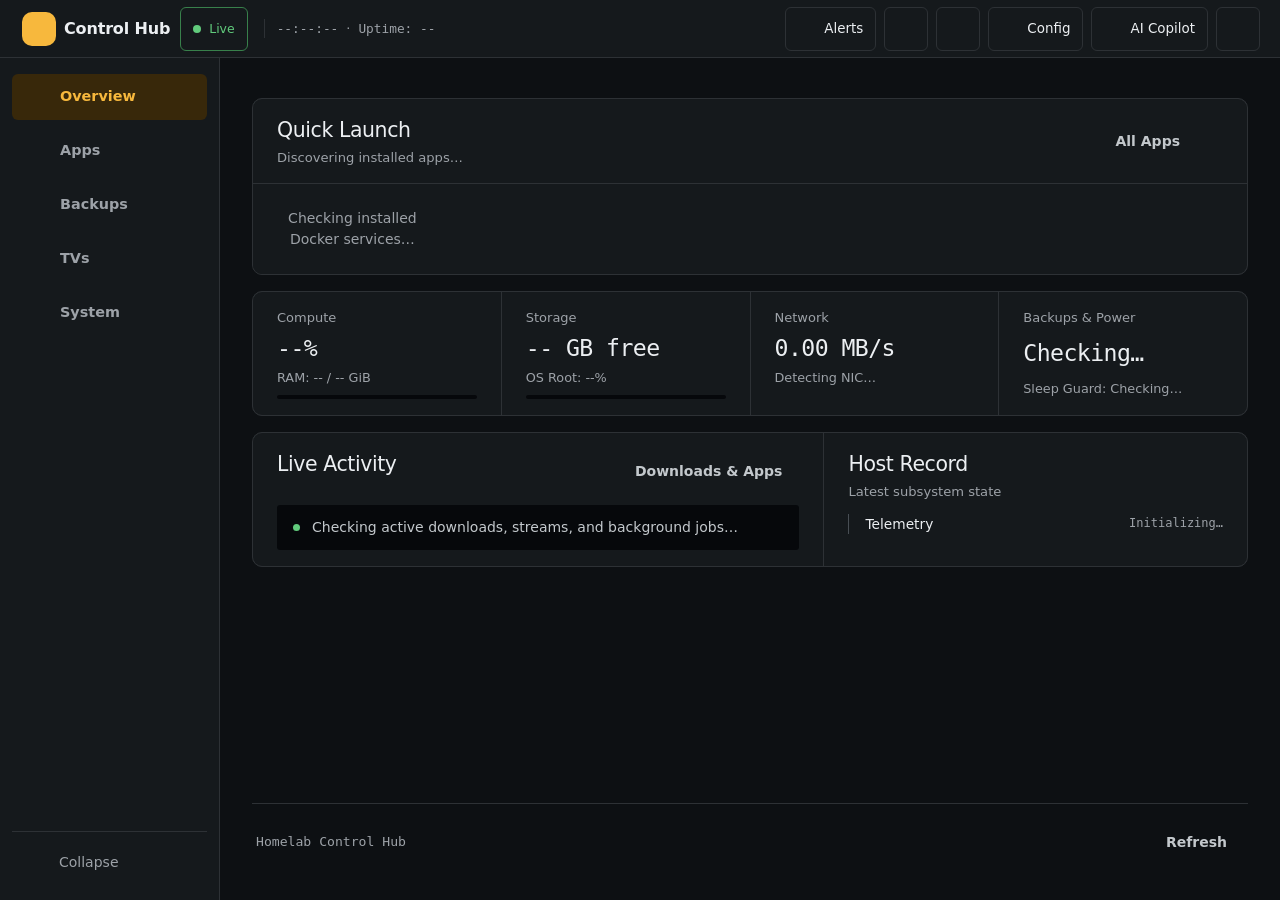
==== commit 6c42f0a1: "feat(control-hub): add Phase 4D customization/i18n/kiosk and Phase 4E HA/NUT/scoped tokens (#82)" ====
--- a/static/index.html
+++ b/static/index.html
@@ -5,15 +5,26 @@
   <meta name="viewport" content="width=device-width, initial-scale=1.0" />
   <title>Control Hub &middot; Home Server Command Center</title>
   <meta name="description" content="Home server command center for app launcher, hardware telemetry, backups, TV fleet updates, Sleep Guard, and host configuration." />
+  <meta name="theme-color" content="#18191B" />
+  <meta name="apple-mobile-web-app-capable" content="yes" />
+  <meta name="apple-mobile-web-app-title" content="Control Hub" />
+  <link rel="manifest" href="/manifest.webmanifest" />
+  <link rel="icon" href="/img/icons/hub-app.svg" type="image/svg+xml" />
+  <link rel="apple-touch-icon" href="/img/icons/hub-app.svg" />
   <script>
     (function () {
       try {
         var pref = localStorage.getItem("hub_theme") || "dark";
         var resolved = pref === "system"
           ? (window.matchMedia && window.matchMedia("(prefers-color-scheme: light)").matches ? "light" : "dark")
-          : (pref === "light" ? "light" : "dark");
+          : (pref === "high-contrast" ? "high-contrast" : (pref === "light" ? "light" : "dark"));
         document.documentElement.dataset.theme = resolved;
         document.documentElement.dataset.themePref = pref;
+        var savedLang = localStorage.getItem("hub_lang");
+        if (savedLang === "hi") {
+          document.documentElement.lang = "hi";
+          document.documentElement.dataset.lang = "hi";
+        }
         var sbPref = localStorage.getItem("hub_sidebar_collapsed");
         var sbCollapsed = sbPref === "true" || (sbPref === null && window.innerWidth >= 600 && window.innerWidth < 1024);
         document.documentElement.dataset.sidebarCollapsed = sbCollapsed ? "true" : "false";
@@ -24,10 +35,11 @@
       }
     })();
   </script>
-  <link rel="stylesheet" href="css/style.css?v=37" />
+  <link rel="stylesheet" href="css/style.css?v=41" />
 </head>
 <body>
   <a href="#main-content" class="skip-link">Skip to main content</a>
+  <button type="button" id="btn-kiosk-exit" class="btn-primary kiosk-exit-btn" data-i18n="btn_exit_kiosk" hidden>Exit Kiosk</button>
 
   <div id="sr-status-live" class="sr-only" aria-live="polite" aria-atomic="true"></div>
   <div id="toast-container" class="toast-container" aria-live="polite"></div>
@@ -106,7 +118,14 @@
           <div class="theme-segmented" role="group" aria-label="Theme preference">
             <button type="button" class="theme-opt-btn" data-theme-choice="dark" aria-pressed="true">Dark</button>
             <button type="button" class="theme-opt-btn" data-theme-choice="light" aria-pressed="false">Light</button>
+            <button type="button" class="theme-opt-btn" data-theme-choice="high-contrast" aria-pressed="false">Contrast</button>
             <button type="button" class="theme-opt-btn" data-theme-choice="system" aria-pressed="false">Auto</button>
+          </div>
+
+          <div class="dropdown-section-label">Language</div>
+          <div class="theme-segmented lang-segmented" role="group" aria-label="Dashboard language">
+            <button type="button" class="theme-opt-btn lang-opt-btn active" data-lang-choice="en" aria-pressed="true">English</button>
+            <button type="button" class="theme-opt-btn lang-opt-btn" data-lang-choice="hi" aria-pressed="false">&#2361;&#2367;&#2344;&#2381;&#2342;&#2368;</button>
           </div>
 
           <div class="dropdown-section-label">Tools</div>
@@ -122,13 +141,29 @@
             <svg class="ui-icon" aria-hidden="true"><use href="/img/icons/ui-sprite.svg#icon-sparkles"></use></svg>
             <span>AI Copilot Diagnostics</span>
           </button>
+          <button type="button" id="btn-open-troubleshoot" class="dropdown-item owner-only-control">
+            <svg class="ui-icon" aria-hidden="true"><use href="/img/icons/ui-sprite.svg#icon-activity"></use></svg>
+            <span>Troubleshoot &amp; Guides</span>
+          </button>
           <button type="button" id="btn-open-account" class="dropdown-item" data-open-account="true">
             <svg class="ui-icon" aria-hidden="true"><use href="/img/icons/ui-sprite.svg#icon-user"></use></svg>
             <span>Account &amp; Password</span>
           </button>
-          <button type="button" id="btn-kiosk-toggle" class="dropdown-item">
+          <button type="button" id="btn-open-customize" class="dropdown-item">
+            <svg class="ui-icon" aria-hidden="true"><use href="/img/icons/ui-sprite.svg#icon-sliders"></use></svg>
+            <span data-i18n="btn_customize_layout">Customize Layout</span>
+          </button>
+          <button type="button" id="btn-kiosk-toggle" class="dropdown-item" aria-pressed="false">
             <svg class="ui-icon" aria-hidden="true"><use href="/img/icons/ui-sprite.svg#icon-maximize"></use></svg>
-            <span>Toggle Fullscreen</span>
+            <span data-i18n="btn_kiosk_mode">Wall Kiosk Mode</span>
+          </button>
+          <button type="button" id="btn-browser-notifications" class="dropdown-item" aria-pressed="false">
+            <svg class="ui-icon" aria-hidden="true"><use href="/img/icons/ui-sprite.svg#icon-bell"></use></svg>
+            <span id="browser-notif-label">Browser Alerts: Off</span>
+          </button>
+          <button type="button" id="btn-pwa-install" class="dropdown-item" hidden>
+            <svg class="ui-icon" aria-hidden="true"><use href="/img/icons/ui-sprite.svg#icon-download"></use></svg>
+            <span>Install App (PWA)</span>
           </button>
         </div>
       </div>
@@ -140,23 +175,23 @@
     <nav id="hub-nav" class="hub-nav" aria-label="Workspace navigation">
       <a href="#/overview" class="hub-nav-item is-active" id="nav-item-overview" data-view-link="overview" title="Overview" aria-label="Overview" aria-current="page">
         <svg class="ui-icon nav-svg" aria-hidden="true"><use href="/img/icons/ui-sprite.svg#icon-overview"></use></svg>
-        <span class="nav-label">Overview</span>
+        <span class="nav-label" data-i18n="nav_overview">Overview</span>
       </a>
       <a href="#/apps" class="hub-nav-item" id="nav-item-apps" data-view-link="apps" title="Apps" aria-label="Apps">
         <svg class="ui-icon nav-svg" aria-hidden="true"><use href="/img/icons/ui-sprite.svg#icon-apps"></use></svg>
-        <span class="nav-label">Apps</span>
+        <span class="nav-label" data-i18n="nav_apps">Apps</span>
       </a>
       <a href="#/backups" class="hub-nav-item" id="nav-item-backups" data-view-link="backups" title="Backups" aria-label="Backups">
         <svg class="ui-icon nav-svg" aria-hidden="true"><use href="/img/icons/ui-sprite.svg#icon-cloud"></use></svg>
-        <span class="nav-label">Backups</span>
+        <span class="nav-label" data-i18n="nav_backups">Backups</span>
       </a>
       <a href="#/tvs" class="hub-nav-item" id="nav-item-tvs" data-view-link="tvs" title="TVs" aria-label="TVs">
         <svg class="ui-icon nav-svg" aria-hidden="true"><use href="/img/icons/ui-sprite.svg#icon-tv"></use></svg>
-        <span class="nav-label">TVs</span>
+        <span class="nav-label" data-i18n="nav_tvs">TVs</span>
       </a>
       <a href="#/system" class="hub-nav-item" id="nav-item-system" data-view-link="system" title="System" aria-label="System">
         <svg class="ui-icon nav-svg" aria-hidden="true"><use href="/img/icons/ui-sprite.svg#icon-cpu"></use></svg>
-        <span class="nav-label">System</span>
+        <span class="nav-label" data-i18n="nav_system">System</span>
       </a>
 
       <div class="hub-nav-footer">
@@ -170,6 +205,20 @@
     <main id="main-content" class="dashboard-main" tabindex="-1">
       <!-- Global Conditional Attention Strip (hidden when everything is healthy) -->
       <section id="attention-strip" class="attention-strip" aria-label="Server attention notices">
+        <!-- Read-Only Family View Banner -->
+        <div id="family-mode-banner" class="notice-banner notice-info" role="status" hidden>
+          <div class="notice-icon" aria-hidden="true">
+            <svg class="ui-icon"><use href="/img/icons/ui-sprite.svg#icon-user"></use></svg>
+          </div>
+          <div class="notice-body">
+            <strong>Family View (Read-Only)</strong>
+            <span>Showing live status, What&rsquo;s New in Jellyfin, and Seerr media requests. Controls and settings are hidden.</span>
+          </div>
+          <div class="notice-actions">
+            <button type="button" id="btn-family-owner-signin" class="btn-primary">Owner Sign In</button>
+          </div>
+        </div>
+
         <!-- Netplan Pending 120s Confirmation Banner -->
         <div id="netplan-pending-banner" class="notice-banner notice-warning" role="alert" hidden>
           <div class="notice-icon" aria-hidden="true">
@@ -292,6 +341,28 @@
           </a>
         </section>
 
+        <section class="panels console-sheet" id="family-whats-new-panel" aria-labelledby="family-whats-new-heading" hidden>
+          <div class="panel panel-head-strip panel-header-wrap">
+            <div class="panel-title-group">
+              <h2 id="family-whats-new-heading">What&rsquo;s New &amp; Requests</h2>
+              <span class="panel-subtitle card-summary" id="family-media-summary">Loading recently added media and Seerr requests&hellip;</span>
+            </div>
+            <div class="panel-actions">
+              <a href="#/apps" class="btn-ghost">View Requests &amp; Calendar</a>
+            </div>
+          </div>
+          <div class="overview-split-bench panels">
+            <div class="panel">
+              <h3>Recently Added</h3>
+              <div id="family-recent-media" class="tv-crud-actions"><span class="text-muted">Checking library&hellip;</span></div>
+            </div>
+            <div class="panel">
+              <h3>Pending Media Requests</h3>
+              <div id="family-requests-body"><span class="text-muted">Checking requests&hellip;</span></div>
+            </div>
+          </div>
+        </section>
+
         <!-- Bottom Split Sheet: Live Activity Ledger + Recent Audit Trail -->
         <div class="panels overview-split-bench">
           <section class="panel" id="overview-activity-card" aria-labelledby="overview-activity-heading">
@@ -407,6 +478,7 @@
               <span class="panel-subtitle card-summary" id="media-hub-summary">Checking Prowlarr indexers and media pipeline&hellip;</span>
             </div>
             <div class="panel-actions">
+              <button type="button" class="btn-ghost owner-only-control" data-howto-guide="add_indexer">How-To</button>
               <button type="button" id="btn-media-test-indexers" class="btn-secondary">Test Indexers</button>
               <button type="button" id="btn-media-scan-jellyfin" class="btn-secondary">Scan Jellyfin Library</button>
             </div>
@@ -468,6 +540,7 @@
               </div>
               <div class="panel-actions">
                 <span class="badge badge-neutral" id="backup-status-badge">Unknown</span>
+                <button type="button" class="btn-ghost" data-howto-guide="restore_backup">How-To</button>
                 <button type="button" id="btn-view-backup-log" class="btn-secondary">Log</button>
                 <button type="button" id="btn-sync-card" class="btn-primary">
                   <span class="btn-spinner" id="card-sync-spinner" style="display: none;" aria-hidden="true"></span>
@@ -716,6 +789,7 @@
             </div>
             <div class="panel-actions">
               <span class="badge badge-neutral" id="tv-status-badge">Checking</span>
+              <button type="button" class="btn-ghost" data-howto-guide="add_tv">How-To</button>
               <button type="button" id="btn-add-tv" class="btn-secondary">Add a TV</button>
               <button type="button" id="btn-view-tv-log" class="btn-secondary">Log</button>
               <button type="button" id="btn-open-tv-details" class="btn-secondary">App Matrix</button>
@@ -857,6 +931,7 @@
             </div>
             <div class="panel-actions">
               <span class="badge badge-neutral" id="storage-forecast-badge">Forecast</span>
+              <button type="button" class="btn-ghost" data-howto-guide="free_space">How-To</button>
               <button type="button" class="btn-secondary" id="btn-storage-refresh">Refresh Storage</button>
             </div>
           </div>
@@ -1048,6 +1123,73 @@
           </section>
         </div>
 
+        <!-- 5.2c Phase 3E: Network Interfaces, Tailscale & Port Map -->
+        <section class="panel" id="network-health-panel" aria-labelledby="network-health-heading">
+          <div class="panel-head-strip panel-header-wrap">
+            <div class="panel-title-group">
+              <div class="title-with-icon">
+                <svg class="ui-icon" aria-hidden="true"><use href="/img/icons/ui-sprite.svg#icon-wifi"></use></svg>
+                <h2 id="network-health-heading">Network Ports, Tailscale &amp; Port Map</h2>
+              </div>
+              <span class="panel-subtitle card-summary" id="net-health-summary">Probing network interfaces, Tailscale, and host ports&hellip;</span>
+            </div>
+            <div class="panel-actions">
+              <button type="button" class="btn-ghost" data-howto-guide="tailscale_https">HTTPS Guide</button>
+              <button type="button" id="btn-open-netplan-modal" class="btn-secondary">Static IP &amp; Netplan</button>
+            </div>
+          </div>
+
+          <div id="net-link-warning-callout" class="inline-callout is-warning" role="alert" hidden></div>
+
+          <div class="panel-grid-two">
+            <div>
+              <h3 class="sub-panel-title">Physical Interfaces</h3>
+              <div class="table-wrap">
+                <table class="service-ledger" aria-label="Network interface link speed and duplex status">
+                  <thead>
+                    <tr>
+                      <th scope="col">Interface</th>
+                      <th scope="col">Link Speed &amp; Duplex</th>
+                      <th scope="col">IPv4 &amp; DNS</th>
+                      <th scope="col">Health</th>
+                    </tr>
+                  </thead>
+                  <tbody id="net-interfaces-tbody">
+                    <tr><td colspan="4" class="empty-state">Scanning network interfaces&hellip;</td></tr>
+                  </tbody>
+                </table>
+              </div>
+            </div>
+
+            <div>
+              <h3 class="sub-panel-title">Tailscale Mesh</h3>
+              <div id="net-tailscale-body" class="panel detail-panel">
+                <div class="empty-state">Checking Tailscale status&hellip;</div>
+              </div>
+            </div>
+          </div>
+
+          <div>
+            <h3 class="sub-panel-title">Service Port Map</h3>
+            <div id="net-port-conflict-callout" class="inline-callout is-warning" role="alert" hidden></div>
+            <div class="table-wrap">
+              <table class="service-ledger" aria-label="Blueprint service port allocation map">
+                <thead>
+                  <tr>
+                    <th scope="col">Application</th>
+                    <th scope="col">Port</th>
+                    <th scope="col">Category</th>
+                    <th scope="col">Status</th>
+                  </tr>
+                </thead>
+                <tbody id="net-ports-tbody">
+                  <tr><td colspan="4" class="empty-state">Probing host ports&hellip;</td></tr>
+                </tbody>
+              </table>
+            </div>
+          </div>
+        </section>
+
         <!-- 5.3 Sleep Guard 24-Hour Horizontal Pin Axis -->
         <section class="panels console-sheet" id="sleep-guard-card">
           <div class="panel panel-head-strip panel-header-wrap">
@@ -1111,8 +1253,108 @@
               <button type="button" id="btn-refresh-cron" class="btn-secondary" aria-label="Refresh scheduled tasks">Refresh Tasks</button>
             </div>
           </div>
+          <div id="cron-clash-callout" class="inline-callout is-warning" role="alert" hidden></div>
           <div class="cron-grid panels" id="cron-grid">
             <div class="empty-state">Loading installed cron jobs and timers&hellip;</div>
+          </div>
+        </section>
+
+        <!-- 5.4b Phase 4C: Telemetry History & Monthly Insights Report -->
+        <section class="panels console-sheet" id="history-insights-panel" aria-labelledby="history-panel-heading">
+          <div class="panel panel-head-strip panel-header-wrap">
+            <div class="panel-title-group">
+              <h2 id="history-panel-heading">History &amp; Monthly Insights</h2>
+              <span class="panel-subtitle card-summary" id="history-panel-subtitle">Collecting telemetry history&hellip;</span>
+            </div>
+            <div class="panel-actions">
+              <div class="segmented-group" role="group" aria-label="History timeframe">
+                <button type="button" class="pill-btn active" data-hist-range="24h" aria-pressed="true">24h</button>
+                <button type="button" class="pill-btn" data-hist-range="7d" aria-pressed="false">7d</button>
+                <button type="button" class="pill-btn" data-hist-range="30d" aria-pressed="false">30d</button>
+              </div>
+              <button type="button" id="btn-history-refresh" class="btn-secondary">Refresh Trends</button>
+            </div>
+          </div>
+
+          <div class="history-charts-grid panels">
+            <div class="panel history-chart-card">
+              <div class="sub-panel-top">
+                <h3>CPU, Memory &amp; Temperature</h3>
+                <span class="font-mono text-muted" id="hist-cpu-stats">Waiting for samples&hellip;</span>
+              </div>
+              <div class="history-canvas-box well">
+                <canvas id="hist-cpu-canvas" aria-label="CPU, memory, and temperature history graph"></canvas>
+              </div>
+              <div class="history-legend" aria-hidden="true">
+                <span><span class="legend-dot hist-cpu"></span>CPU %</span>
+                <span><span class="legend-dot hist-ram"></span>RAM %</span>
+                <span><span class="legend-dot hist-temp"></span>Temp &deg;C</span>
+              </div>
+            </div>
+
+            <div class="panel history-chart-card">
+              <div class="sub-panel-top">
+                <h3>Network &amp; Disk I/O Peaks</h3>
+                <span class="font-mono text-muted" id="hist-io-stats">Waiting for samples&hellip;</span>
+              </div>
+              <div class="history-canvas-box well">
+                <canvas id="hist-io-canvas" aria-label="Network and disk throughput history graph"></canvas>
+              </div>
+              <div class="history-legend" aria-hidden="true">
+                <span><span class="legend-dot hist-ram"></span>LAN MB/s</span>
+                <span><span class="legend-dot hist-cpu"></span>Disk MB/s</span>
+              </div>
+            </div>
+          </div>
+
+          <div class="insights-report-grid panels" aria-label="Monthly health report and Sleep Guard power savings">
+            <div class="panel insight-kpi-card">
+              <span class="lib-stat-label">Host Uptime</span>
+              <strong class="reading reading-sm font-mono" id="insight-uptime-val">-- h</strong>
+              <span class="text-muted" id="insight-uptime-sub">-- samples (30d)</span>
+            </div>
+            <div class="panel insight-kpi-card">
+              <span class="lib-stat-label">Backups Passed (30d)</span>
+              <strong class="reading reading-sm font-mono" id="insight-backup-val">-- passed</strong>
+              <span class="text-muted" id="insight-backup-sub">Checking backup history</span>
+            </div>
+            <div class="panel insight-kpi-card">
+              <span class="lib-stat-label">Storage &amp; Updates (30d)</span>
+              <strong class="reading reading-sm font-mono" id="insight-space-val">-- GB</strong>
+              <span class="text-muted" id="insight-space-sub">30d pool delta</span>
+            </div>
+            <div class="panel insight-kpi-card">
+              <span class="lib-stat-label">Sleep Guard Power Saved</span>
+              <strong class="reading reading-sm font-mono" id="insight-power-val">-- kWh/mo</strong>
+              <span class="text-muted" id="insight-power-sub">Checking suspend schedule</span>
+            </div>
+          </div>
+        </section>
+
+        <!-- 5.4c Phase 4E: Home Assistant & UPS Integrations -->
+        <section class="panels console-sheet" id="integrations-panel" aria-labelledby="integrations-panel-heading">
+          <div class="panel panel-head-strip panel-header-wrap">
+            <div class="panel-title-group">
+              <h2 id="integrations-panel-heading" data-i18n="heading_integrations">Integrations (Home Assistant &amp; UPS)</h2>
+              <span class="panel-subtitle card-summary">REST sensor exports for Home Assistant and local NUT UPS telemetry</span>
+            </div>
+            <div class="panel-actions">
+              <button type="button" id="btn-integrations-refresh" class="btn-secondary">Refresh Integrations</button>
+            </div>
+          </div>
+          <div class="panel-grid-two">
+            <div>
+              <h3 class="sub-panel-title">Home Assistant REST Sensors</h3>
+              <div id="integrations-ha-body" class="panel detail-panel">
+                <div class="empty-state">Loading Home Assistant sensor export&hellip;</div>
+              </div>
+            </div>
+            <div>
+              <h3 class="sub-panel-title">UPS Battery (NUT)</h3>
+              <div id="integrations-ups-body" class="panel detail-panel">
+                <div class="empty-state">Probing NUT UPS status&hellip;</div>
+              </div>
+            </div>
           </div>
         </section>
 
@@ -1145,6 +1387,13 @@
                 <span><strong>AI Copilot Snapshot</strong><small>Copy token-compact host diagnostics</small></span>
               </div>
               <button type="button" class="btn-secondary" data-proxy-click="btn-open-ai-copilot">Diagnostics</button>
+            </div>
+            <div class="panel tool-shortcut-row owner-only-control" id="tool-row-troubleshoot">
+              <div class="tool-shortcut-meta">
+                <svg class="ui-icon" aria-hidden="true"><use href="/img/icons/ui-sprite.svg#icon-activity"></use></svg>
+                <span><strong>Troubleshoot &amp; Guides</strong><small>Run plain-English health checks &amp; how-to walkthroughs</small></span>
+              </div>
+              <button type="button" class="btn-secondary" data-proxy-click="btn-open-troubleshoot">Troubleshoot</button>
             </div>
             <div class="panel tool-shortcut-row">
               <div class="tool-shortcut-meta">
@@ -1532,6 +1781,42 @@
         <button type="button" class="btn-secondary" id="cron-modal-refresh">Refresh Log</button>
         <button type="button" class="btn-ghost" id="cron-modal-dismiss">Close</button>
       </div>
+    </div>
+  </div>
+
+  <!-- 6b. Schedule Editor Modal (Phase 3F) -->
+  <div class="modal-overlay" id="cron-schedule-modal" role="dialog" aria-modal="true" aria-labelledby="cron-edit-title" style="display: none;">
+    <div class="modal-glass">
+      <div class="modal-header">
+        <div>
+          <h2 id="cron-edit-title">Edit Schedule</h2>
+          <p class="modal-sub" id="cron-edit-sub">Adjust recurring run time and check sleep window clashes.</p>
+        </div>
+        <button type="button" class="modal-close" id="cron-edit-close" aria-label="Close schedule editor">&times;</button>
+      </div>
+      <form id="cron-schedule-form">
+        <div class="modal-body">
+          <div class="form-check-row">
+            <input type="checkbox" id="cron-edit-enabled" checked />
+            <label for="cron-edit-enabled">Automatic schedule enabled</label>
+          </div>
+          <div class="form-row-two">
+            <div class="form-field">
+              <label for="cron-edit-time" id="cron-edit-time-label">Run Time (24h)</label>
+              <input type="time" id="cron-edit-time" class="form-input font-mono" required />
+            </div>
+            <div class="form-field" id="cron-edit-end-group" hidden>
+              <label for="cron-edit-end-time" id="cron-edit-end-label">End / Wake Time</label>
+              <input type="time" id="cron-edit-end-time" class="form-input font-mono" />
+            </div>
+          </div>
+          <div id="cron-edit-clash-preview" class="inline-callout is-warning" role="alert" hidden></div>
+        </div>
+        <div class="modal-footer">
+          <button type="button" class="btn-ghost" id="cron-edit-cancel">Cancel</button>
+          <button type="submit" class="btn-primary" id="cron-edit-save">Save Schedule</button>
+        </div>
+      </form>
     </div>
   </div>
 
@@ -1788,14 +2073,24 @@
 
         <!-- Tab 4: Netplan -->
         <div class="cfg-tab-pane" id="cfg-pane-network" role="tabpanel">
-          <p class="modal-sub">Apply a static LAN IP with an armed <strong>120s revert timer</strong>. Confirm from the new address or the previous config restores automatically.</p>
+          <p class="modal-sub">Generates <code>/etc/netplan/99-homelab-blueprint.yaml</code>, validates with <code>netplan generate</code>, backs up your current config, and applies with an armed <strong>120-second revert timer</strong>. Confirm from the new address or the previous config restores automatically.</p>
+
+          <div id="cfg-dhcp-tip" class="inline-callout is-info">
+            <div>
+              <strong>DHCP Reservation Tip:</strong>
+              <span>For zero-risk addressing, set a static DHCP lease for MAC <code id="cfg-dhcp-mac" class="font-mono">--</code> in your router instead of editing Netplan. Only apply Netplan static IP if router DHCP reservation is unavailable.</span>
+            </div>
+          </div>
 
           <div id="netplan-modal-pending" class="inline-callout is-warning" hidden>
             <div>
-              <strong>Pending IP confirmation (<span id="netplan-modal-ip" class="font-mono">--</span>)</strong>
-              <span id="netplan-modal-countdown-text">Confirm within 120s to keep this static IP.</span>
-            </div>
-            <button type="button" id="btn-netplan-modal-confirm" class="btn-primary">Confirm &amp; Keep IP</button>
+              <strong>Confirm the new static IP (<span id="netplan-modal-ip" class="font-mono">--</span>)</strong>
+              <span id="netplan-modal-countdown-text">Checking that the server is reachable on the new address... (reverts in 120s if not confirmed)</span>
+            </div>
+            <div class="hardlink-test-row">
+              <a id="netplan-continue-link" class="btn-secondary" href="#/system" hidden>Continue on New IP</a>
+              <button type="button" id="btn-netplan-modal-confirm" class="btn-primary">Keep this IP</button>
+            </div>
           </div>
 
           <div class="form-row-two">
@@ -1957,7 +2252,84 @@
     </div>
   </div>
 
-  <script src="/js/auth.js?v=4"></script>
-  <script type="module" src="/js/app.js?v=34"></script>
+  <!-- 12. Troubleshoot Health Runner Modal (Phase 4F) -->
+  <div class="modal-overlay" id="troubleshoot-modal" role="dialog" aria-modal="true" aria-labelledby="troubleshoot-modal-title" style="display: none;">
+    <div class="modal-glass modal-wide">
+      <div class="modal-header">
+        <div>
+          <h2 id="troubleshoot-modal-title">Troubleshoot &amp; Health Checks</h2>
+          <p class="modal-sub">Live checks across storage, hardlinks, Docker apps, indexers, backups, network, and Sleep Guard.</p>
+        </div>
+        <button type="button" class="modal-close" id="troubleshoot-modal-close" aria-label="Close troubleshoot diagnostics">&times;</button>
+      </div>
+      <div class="modal-body">
+        <div class="troubleshoot-toolbar">
+          <div class="meta-pills-row" id="troubleshoot-summary-pills">
+            <span class="badge badge-neutral">Running checks&hellip;</span>
+          </div>
+          <div class="troubleshoot-toolbar-btns">
+            <button type="button" class="btn-secondary" id="btn-troubleshoot-open-guides">How-To Guides</button>
+            <button type="button" class="btn-primary" id="btn-troubleshoot-rerun">Re-run Checks</button>
+          </div>
+        </div>
+        <div id="troubleshoot-checks-list" class="troubleshoot-list">
+          <div class="empty-state">Running checks&hellip;</div>
+        </div>
+      </div>
+      <div class="modal-footer">
+        <button type="button" class="btn-ghost" id="troubleshoot-modal-dismiss">Close</button>
+      </div>
+    </div>
+  </div>
+
+  <!-- 13. Contextual How-To Guides Modal (Phase 4F) -->
+  <div class="modal-overlay" id="howto-guide-modal" role="dialog" aria-modal="true" aria-labelledby="howto-modal-title" style="display: none;">
+    <div class="modal-glass modal-wide">
+      <div class="modal-header">
+        <div>
+          <h2 id="howto-modal-title">How-To Guide</h2>
+          <p class="modal-sub" id="howto-modal-subtitle">Step-by-step walkthrough for common tasks.</p>
+        </div>
+        <button type="button" class="modal-close" id="howto-modal-close" aria-label="Close how-to guide">&times;</button>
+      </div>
+      <div class="modal-body">
+        <div class="howto-tabs-row" role="group" aria-label="Select how-to topic">
+          <button type="button" class="btn-secondary tv-brand-tab" data-howto-select="restore_backup" aria-pressed="true">Restore Backup</button>
+          <button type="button" class="btn-secondary tv-brand-tab" data-howto-select="add_tv" aria-pressed="false">Add a TV</button>
+          <button type="button" class="btn-secondary tv-brand-tab" data-howto-select="add_indexer" aria-pressed="false">Add Indexer</button>
+          <button type="button" class="btn-secondary tv-brand-tab" data-howto-select="free_space" aria-pressed="false">Free Space</button>
+          <button type="button" class="btn-secondary tv-brand-tab" data-howto-select="tailscale_https" aria-pressed="false">Tailscale HTTPS</button>
+        </div>
+        <div id="howto-modal-body" class="howto-modal-body"></div>
+      </div>
+      <div class="modal-footer">
+        <button type="button" class="btn-secondary" id="btn-howto-jump">Open View</button>
+        <button type="button" class="btn-ghost" id="howto-modal-dismiss">Close</button>
+      </div>
+    </div>
+  </div>
+
+  <!-- 14. Customize Card Layout Modal (Phase 4D) -->
+  <div class="modal-overlay" id="customize-layout-modal" role="dialog" aria-modal="true" aria-labelledby="customize-modal-title" style="display: none;">
+    <div class="modal-glass modal-wide">
+      <div class="modal-header">
+        <div>
+          <h2 id="customize-modal-title">Customize Dashboard Layout</h2>
+          <p class="modal-sub">Show, hide, or reorder cards for this browser or wall tablet.</p>
+        </div>
+        <button type="button" class="modal-close" id="customize-modal-close" aria-label="Close layout customizer">&times;</button>
+      </div>
+      <div class="modal-body">
+        <div id="customize-cards-list" class="troubleshoot-list"></div>
+      </div>
+      <div class="modal-footer">
+        <button type="button" class="btn-secondary" id="btn-customize-reset">Reset Default</button>
+        <button type="button" class="btn-ghost" id="customize-modal-dismiss">Close</button>
+      </div>
+    </div>
+  </div>
+
+  <script src="/js/auth.js?v=6"></script>
+  <script type="module" src="/js/app.js?v=40"></script>
 </body>
 </html>
--- a/static/css/style.css
+++ b/static/css/style.css
@@ -216,6 +216,47 @@
   --shadow-lg: 0 12px 24px oklch(22% 0.010 60 / 0.16);
 }
 
+[data-theme="high-contrast"] {
+  color-scheme: dark;
+
+  --color-paper: #000000;
+  --color-paper-2: #0a0a0a;
+  --color-paper-3: #141414;
+  --color-ink: #ffffff;
+  --color-ink-2: #f0f0f0;
+  --color-muted: #d4d4d4;
+  --color-rule: #9e9e9e;
+  --color-rule-2: #ffffff;
+  --color-accent: #ffd500;
+  --color-accent-hover: #ffe44d;
+  --color-accent-ink: #000000;
+  --color-accent-soft: #292200;
+  --color-focus: #ffd500;
+  --color-cool: #66e3ff;
+  --color-cool-soft: #00232e;
+  --color-ok: #7aff9e;
+  --color-ok-soft: #002b0f;
+  --color-bad: #ff7a7a;
+  --color-bad-soft: #330000;
+
+  --bg-subtle: #1e1e1e;
+  --bg-overlay: rgba(0, 0, 0, 0.88);
+  --accent-border: #ffd500;
+  --success-border: #7aff9e;
+  --success-solid: #00802b;
+  --warning-border: #ffd500;
+  --danger-border: #ff7a7a;
+  --danger-solid: #b71c1c;
+  --danger-solid-hover: #d32f2f;
+  --danger-ink: #ffffff;
+  --info-border: #66e3ff;
+
+  --spark-stroke: #66e3ff;
+  --spark-fill-top: rgba(102, 227, 255, 0.30);
+  --spark-fill-bottom: rgba(102, 227, 255, 0.0);
+  --spark-grid: #525252;
+}
+
 /* ==========================================================================
    Reset & Base Typography
    ========================================================================== */
@@ -4177,6 +4218,139 @@
   display: grid;
   grid-template-columns: 1fr 1fr;
   gap: var(--space-xs);
+}
+
+.auth-card-wide {
+  width: min(94vw, 560px);
+  max-height: min(90vh, 760px);
+  overflow-y: auto;
+}
+
+.auth-tabs {
+  display: flex;
+  flex-wrap: wrap;
+  gap: var(--space-xs);
+  border-bottom: 1px solid var(--border-subtle);
+  padding-bottom: var(--space-xs);
+}
+
+.auth-tab-btn {
+  min-height: 44px;
+  padding: 0 12px;
+  border-radius: var(--radius-sm);
+  border: 1px solid var(--border-subtle);
+  background: var(--bg-elevated);
+  color: var(--text-secondary);
+  font-size: 0.85rem;
+  font-weight: 600;
+  cursor: pointer;
+}
+
+.auth-tab-btn[aria-selected="true"] {
+  background: var(--accent-soft);
+  color: var(--accent-text);
+  border-color: var(--accent);
+}
+
+.auth-section-stack {
+  display: flex;
+  flex-direction: column;
+  gap: var(--space-sm);
+}
+
+.auth-subcard {
+  margin-top: var(--space-xs);
+  padding-top: var(--space-sm);
+  border-top: 1px solid var(--border-subtle);
+  display: flex;
+  flex-direction: column;
+  gap: var(--space-xs);
+}
+
+.auth-subcard-head {
+  display: flex;
+  align-items: center;
+  justify-content: space-between;
+  gap: var(--space-sm);
+  flex-wrap: wrap;
+}
+
+.totp-secret-box {
+  padding: var(--space-sm);
+  border-radius: var(--radius-sm);
+  border: 1px solid var(--border-strong);
+  background: var(--bg-elevated);
+  color: var(--text-primary);
+  font-size: 0.92rem;
+  letter-spacing: 0.04em;
+  word-break: break-word;
+}
+
+.totp-recovery-grid {
+  display: grid;
+  grid-template-columns: repeat(auto-fit, minmax(120px, 1fr));
+  gap: var(--space-xs);
+}
+
+.auth-devices-list {
+  display: flex;
+  flex-direction: column;
+  gap: var(--space-xs);
+}
+
+.auth-device-row {
+  display: flex;
+  align-items: center;
+  justify-content: space-between;
+  gap: var(--space-sm);
+  padding: var(--space-xs) var(--space-sm);
+  border: 1px solid var(--border-subtle);
+  border-radius: var(--radius-sm);
+  background: var(--bg-elevated);
+}
+
+.auth-device-title {
+  font-weight: 600;
+  font-size: 0.9rem;
+  display: flex;
+  align-items: center;
+  gap: var(--space-xs);
+  flex-wrap: wrap;
+}
+
+.auth-check-row {
+  display: flex;
+  align-items: center;
+  gap: var(--space-xs);
+  min-height: 44px;
+  cursor: pointer;
+  font-weight: 600;
+}
+
+.auth-check-row input[type="checkbox"] {
+  width: 18px;
+  height: 18px;
+}
+
+/* Read-only Family View restrictions */
+html[data-auth-role="family"] .owner-only-control,
+html[data-auth-role="family"] #btn-open-alerts,
+html[data-auth-role="family"] #btn-open-config-center,
+html[data-auth-role="family"] #btn-open-indexers,
+html[data-auth-role="family"] #btn-open-ai-copilot,
+html[data-auth-role="family"] #btn-open-troubleshoot,
+html[data-auth-role="family"] #updates-panel,
+html[data-auth-role="family"] #btn-media-test-indexers,
+html[data-auth-role="family"] #btn-media-scan-jellyfin,
+html[data-auth-role="family"] .media-hub-tab[data-tab="indexers"],
+html[data-auth-role="family"] #btn-toggle-torrents,
+html[data-auth-role="family"] #sleep-action-cluster,
+html[data-auth-role="family"] .btn-tile-logs,
+html[data-auth-role="family"] .btn-tile-restart,
+html[data-auth-role="family"] .btn-tile-stop,
+html[data-auth-role="family"] [data-proxy-click="btn-open-config-center"],
+html[data-auth-role="family"] [data-proxy-click="btn-open-ai-copilot"] {
+  display: none !important;
 }
 
 /* ==========================================================================
@@ -4556,3 +4730,300 @@
     grid-template-columns: minmax(0, 1fr) minmax(0, 1.1fr);
   }
 }
+
+/* ==========================================================================
+   Phase 4A & 4F: Tailscale Remote HTTPS, Troubleshoot & Contextual How-To Guides
+   ========================================================================== */
+
+.net-https-box {
+  margin-top: var(--space-sm);
+  padding-top: var(--space-sm);
+  border-top: var(--rule-hair) solid var(--border-subtle);
+  display: flex;
+  flex-direction: column;
+  gap: var(--space-xs);
+}
+
+.net-https-cmd-row,
+.howto-cmd-row {
+  display: flex;
+  flex-wrap: wrap;
+  align-items: center;
+  gap: var(--space-xs);
+  margin-top: var(--space-2xs);
+}
+
+.net-https-url-row {
+  display: flex;
+  flex-direction: column;
+  align-items: flex-start;
+  gap: var(--space-2xs);
+  min-width: 0;
+  max-width: 100%;
+}
+
+.net-https-link {
+  max-width: 100%;
+  white-space: normal;
+  overflow-wrap: anywhere;
+  word-break: break-word;
+  text-align: left;
+  padding: var(--space-2xs) var(--space-sm);
+}
+
+.net-https-cmd-row code,
+.howto-cmd-row code {
+  flex: 1 1 200px;
+  min-width: 0;
+  max-width: 100%;
+  padding: var(--space-xs) var(--space-sm);
+  border-radius: var(--radius-sm);
+  border: var(--rule-hair) solid var(--border-subtle);
+  background: var(--bg-elevated);
+  font-size: 0.82rem;
+  white-space: pre-wrap;
+  overflow-wrap: anywhere;
+}
+
+.troubleshoot-toolbar {
+  display: flex;
+  flex-wrap: wrap;
+  align-items: center;
+  justify-content: space-between;
+  gap: var(--space-sm);
+  margin-bottom: var(--space-md);
+}
+
+.troubleshoot-toolbar-btns {
+  display: flex;
+  flex-wrap: wrap;
+  gap: var(--space-xs);
+}
+
+.troubleshoot-list,
+.howto-steps-list {
+  display: flex;
+  flex-direction: column;
+  gap: var(--space-sm);
+  list-style: none;
+  padding: 0;
+  margin: 0;
+}
+
+.troubleshoot-item,
+.howto-step-card {
+  padding: var(--space-sm) var(--space-md);
+  border-radius: var(--radius-md);
+  border: var(--rule-hair) solid var(--border-subtle);
+  background: var(--bg-elevated);
+  display: flex;
+  flex-direction: column;
+  gap: var(--space-xs);
+}
+
+.troubleshoot-item.troubleshoot-fail {
+  border-color: var(--danger-border);
+}
+
+.troubleshoot-item.troubleshoot-warn {
+  border-color: var(--warning-border);
+}
+
+.troubleshoot-item-head {
+  display: flex;
+  flex-wrap: wrap;
+  align-items: center;
+  justify-content: space-between;
+  gap: var(--space-xs);
+}
+
+.troubleshoot-item-head > div {
+  display: flex;
+  flex-wrap: wrap;
+  align-items: center;
+  gap: var(--space-xs);
+}
+
+.troubleshoot-summary-line {
+  margin: 0;
+  font-weight: 600;
+  font-size: 0.92rem;
+}
+
+.troubleshoot-explain,
+.howto-step-detail {
+  margin: 0;
+  color: var(--text-secondary);
+  font-size: 0.875rem;
+  line-height: 1.45;
+}
+
+.troubleshoot-fix-list {
+  margin: 0;
+  padding-left: var(--space-lg);
+  font-size: 0.85rem;
+  color: var(--text-primary);
+  display: flex;
+  flex-direction: column;
+  gap: var(--space-3xs);
+}
+
+.troubleshoot-item-actions {
+  display: flex;
+  justify-content: flex-end;
+  padding-top: var(--space-3xs);
+}
+
+.howto-tabs-row {
+  display: flex;
+  flex-wrap: wrap;
+  gap: var(--space-xs);
+  margin-bottom: var(--space-md);
+}
+
+.howto-step-head {
+  display: flex;
+  align-items: center;
+  gap: var(--space-xs);
+}
+
+.howto-step-num {
+  display: inline-flex;
+  align-items: center;
+  justify-content: center;
+  width: 24px;
+  height: 24px;
+  border-radius: 50%;
+  background: var(--accent-soft);
+  color: var(--accent);
+  font-size: 0.8rem;
+  font-weight: 700;
+  flex-shrink: 0;
+}
+
+/* ==========================================================================
+   Phase 4C: Telemetry History Charts & Monthly Insights Report
+   ========================================================================== */
+
+.history-charts-grid {
+  display: grid;
+  grid-template-columns: repeat(auto-fit, minmax(260px, 1fr));
+  gap: var(--space-md);
+}
+
+.history-chart-card {
+  padding: var(--space-sm) var(--space-md);
+  display: flex;
+  flex-direction: column;
+  gap: var(--space-xs);
+}
+
+.history-canvas-box {
+  height: 150px;
+  padding: var(--space-xs);
+}
+
+.history-canvas-box canvas {
+  width: 100%;
+  height: 100%;
+  display: block;
+}
+
+.history-legend {
+  display: flex;
+  flex-wrap: wrap;
+  gap: var(--space-sm);
+  font-size: 0.78rem;
+  color: var(--text-muted);
+}
+
+.legend-dot.hist-cpu { background: var(--accent-solid); }
+.legend-dot.hist-ram { background: var(--color-cool); }
+.legend-dot.hist-temp { background: var(--danger-text); }
+
+.insights-report-grid {
+  display: grid;
+  grid-template-columns: repeat(auto-fit, minmax(180px, 1fr));
+  gap: var(--space-sm);
+  margin-top: var(--space-sm);
+}
+
+.insight-kpi-card {
+  padding: var(--space-sm) var(--space-md);
+  display: flex;
+  flex-direction: column;
+  gap: var(--space-3xs);
+}
+
+/* ==========================================================================
+   Phase 4D & 4E: Customize Layout, Wall Kiosk Mode & Integrations
+   ========================================================================== */
+
+[data-user-hidden="true"] {
+  display: none !important;
+}
+
+.theme-segmented {
+  flex-wrap: wrap;
+}
+
+.customize-card-row {
+  display: flex;
+  flex-wrap: wrap;
+  align-items: center;
+  justify-content: space-between;
+  gap: var(--space-sm);
+  padding: var(--space-sm) var(--space-md);
+}
+
+.customize-card-meta,
+.customize-card-actions {
+  display: flex;
+  flex-wrap: wrap;
+  align-items: center;
+  gap: var(--space-xs);
+}
+
+.ha-yaml-pre {
+  max-height: 180px;
+  font-size: 0.78rem;
+  margin-top: var(--space-xs);
+}
+
+.kiosk-exit-btn {
+  position: fixed;
+  bottom: 16px;
+  right: 16px;
+  z-index: 950;
+  box-shadow: var(--shadow-lg);
+}
+
+html[data-kiosk="true"] .hub-header,
+html[data-kiosk="true"] .hub-nav,
+html[data-kiosk="true"] .hub-footer,
+html[data-kiosk="true"] .panel-actions,
+html[data-kiosk="true"] .owner-only-control {
+  display: none !important;
+}
+
+html[data-kiosk="true"] body {
+  font-size: 1.125rem;
+}
+
+html[data-kiosk="true"] .dashboard-main {
+  max-width: 1560px;
+  padding: var(--space-lg);
+}
+
+html[data-kiosk="true"] .reading {
+  font-size: clamp(1.65rem, 3vw, 2.5rem);
+}
+
+button,
+a[href],
+input,
+select,
+section {
+  scroll-margin-top: calc(var(--header-h) + 16px);
+  scroll-margin-bottom: calc(var(--mobile-nav-h) + 20px);
+}
